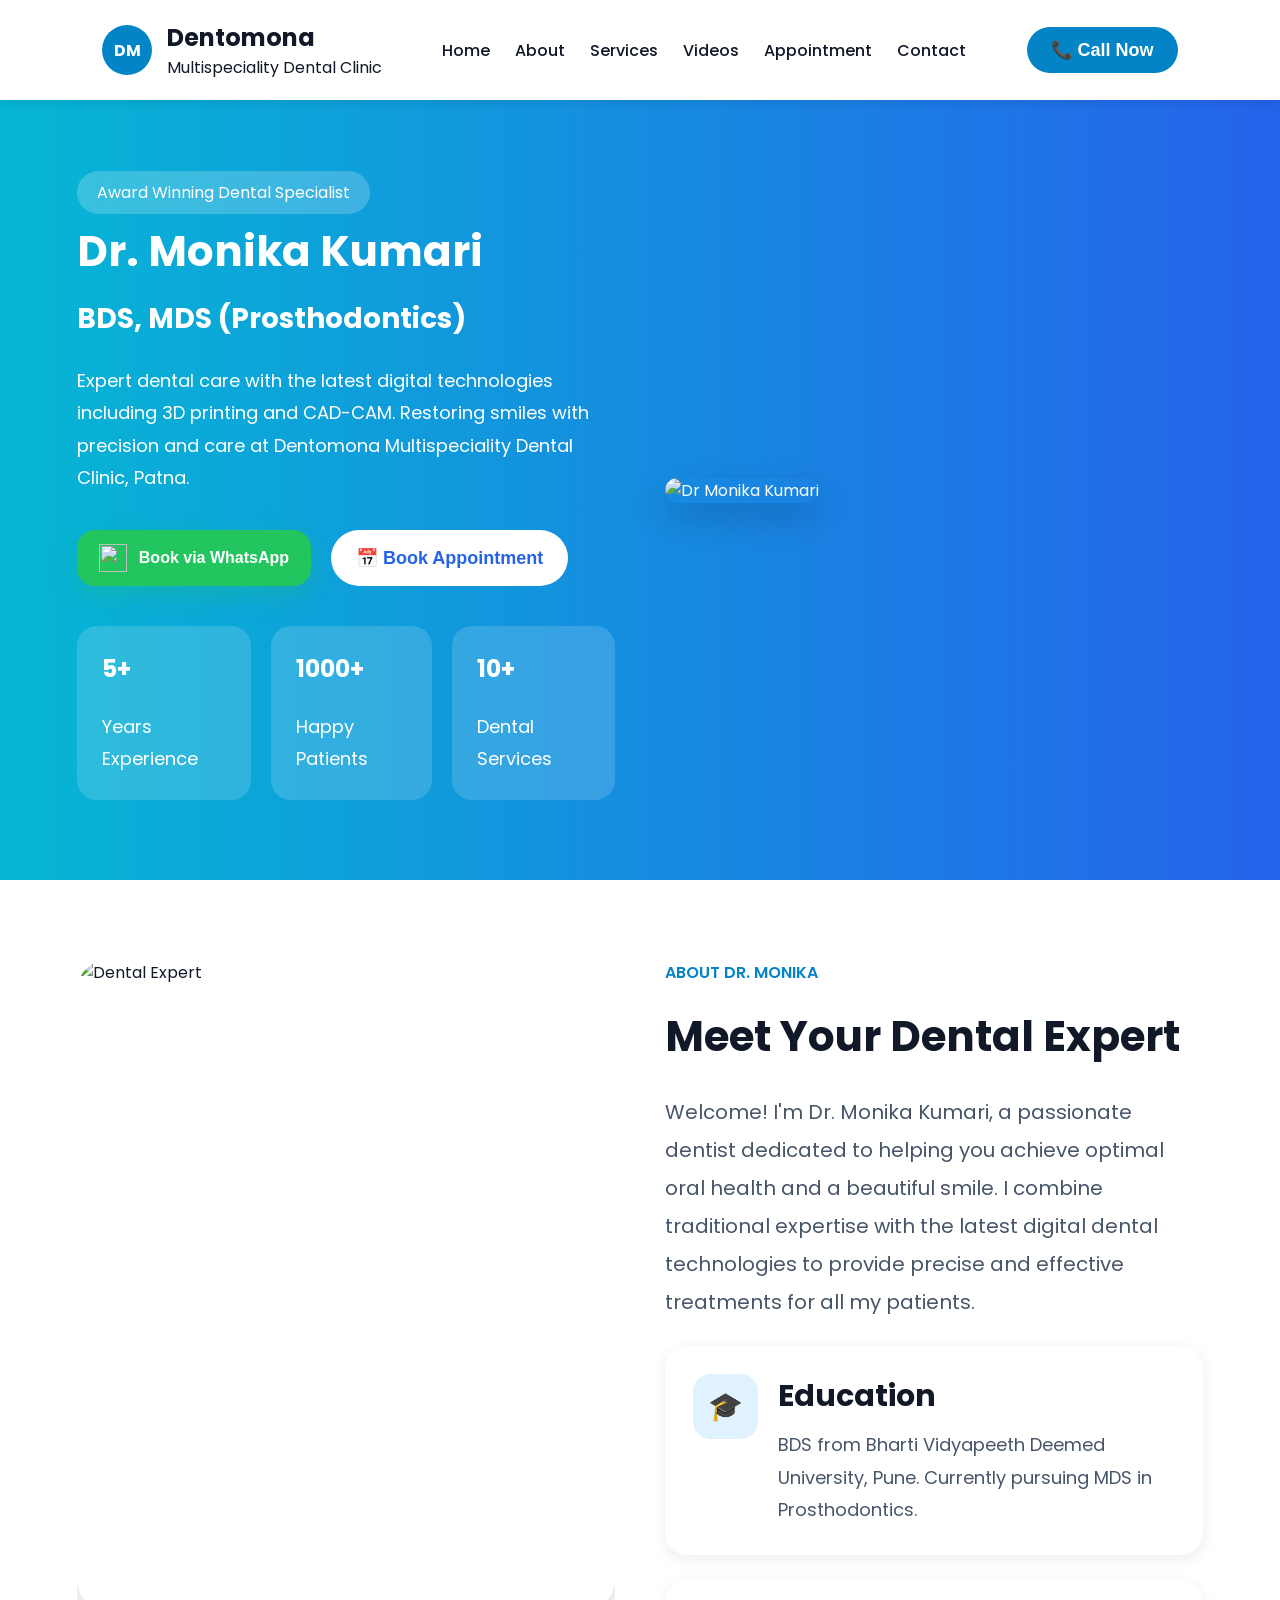
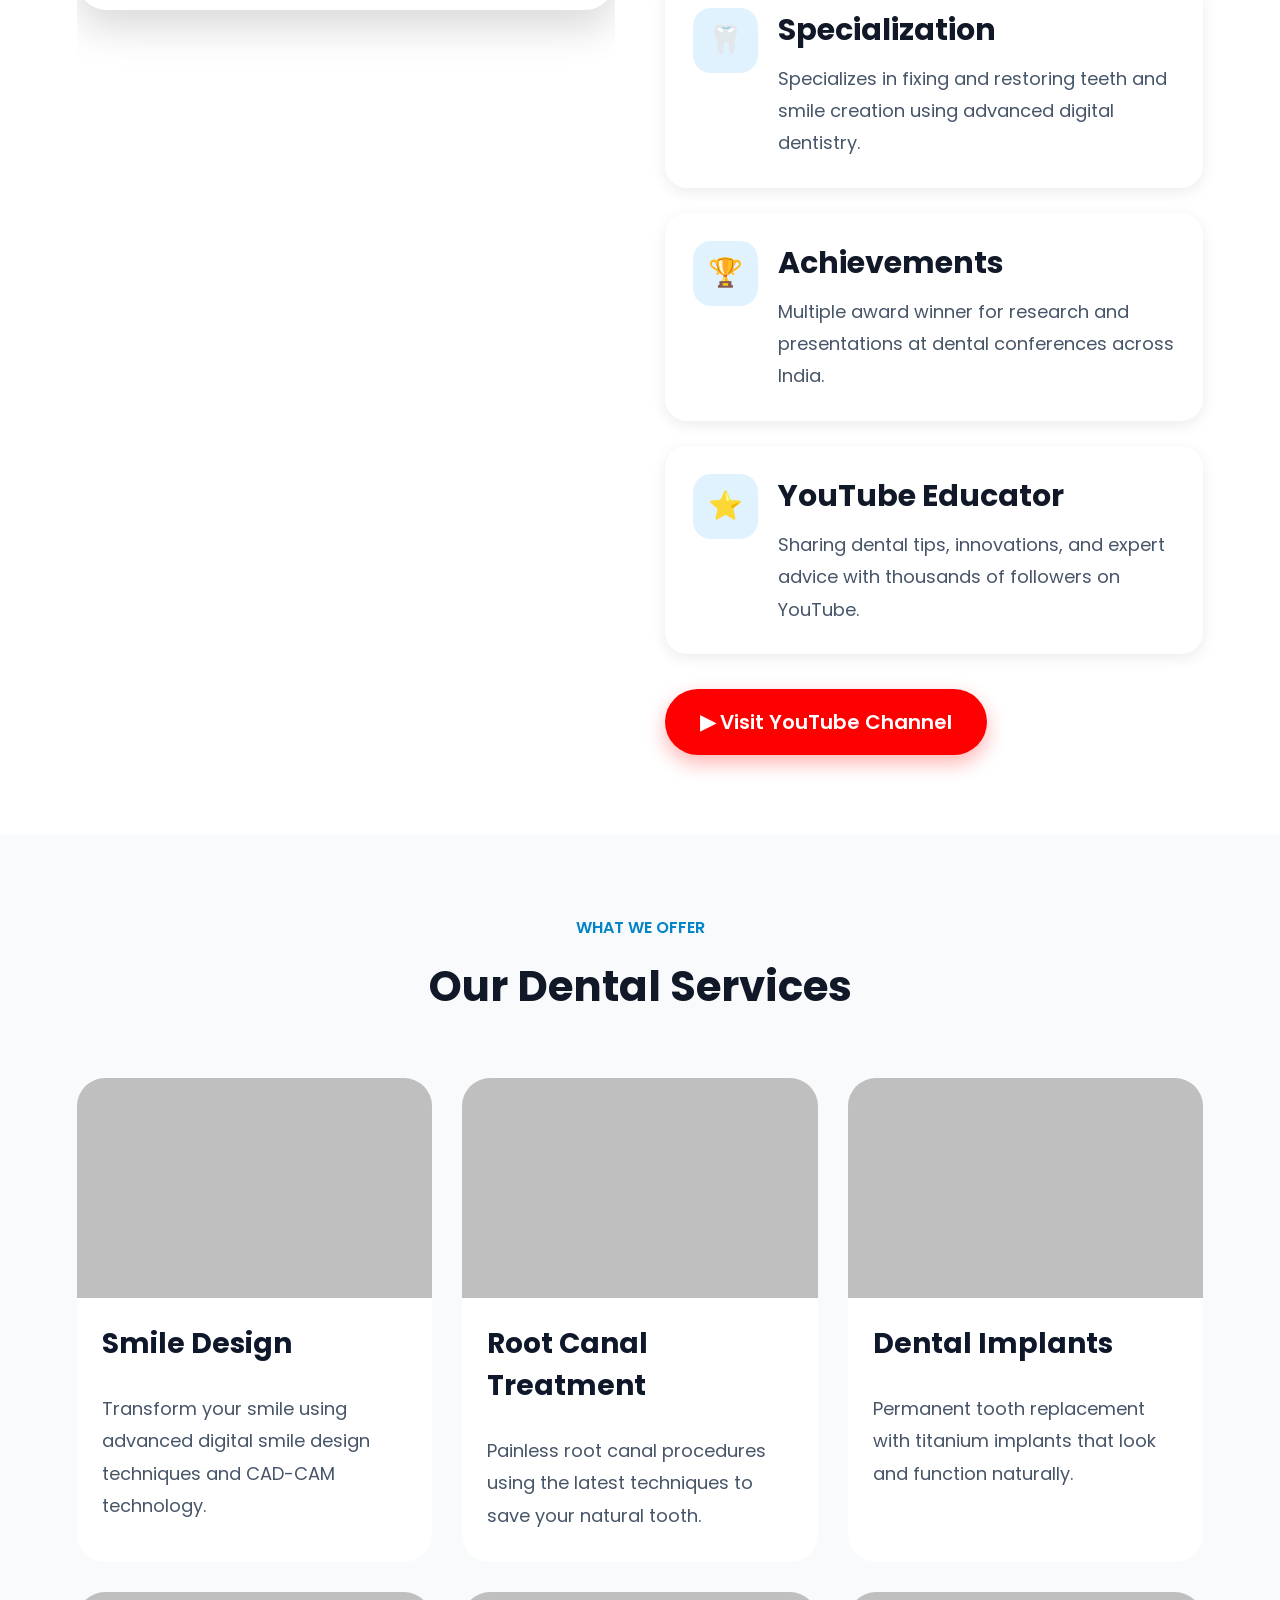
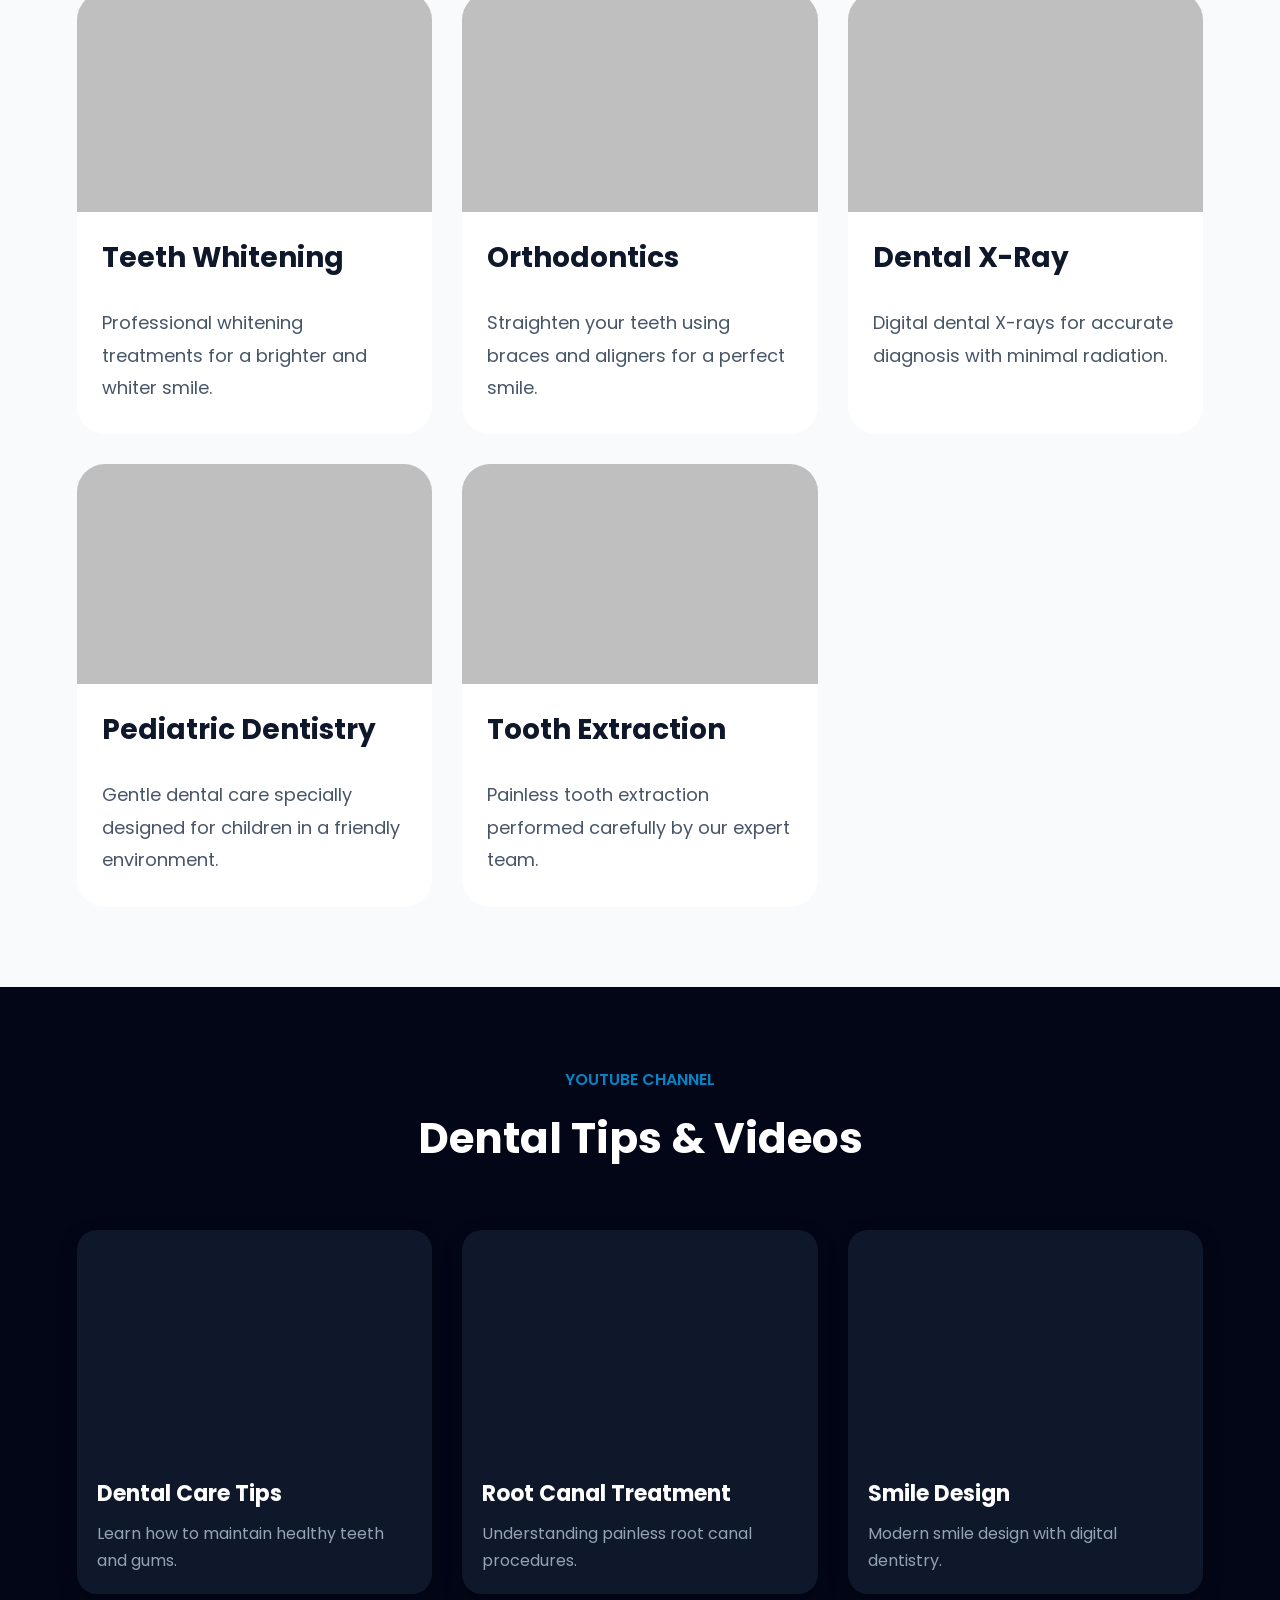
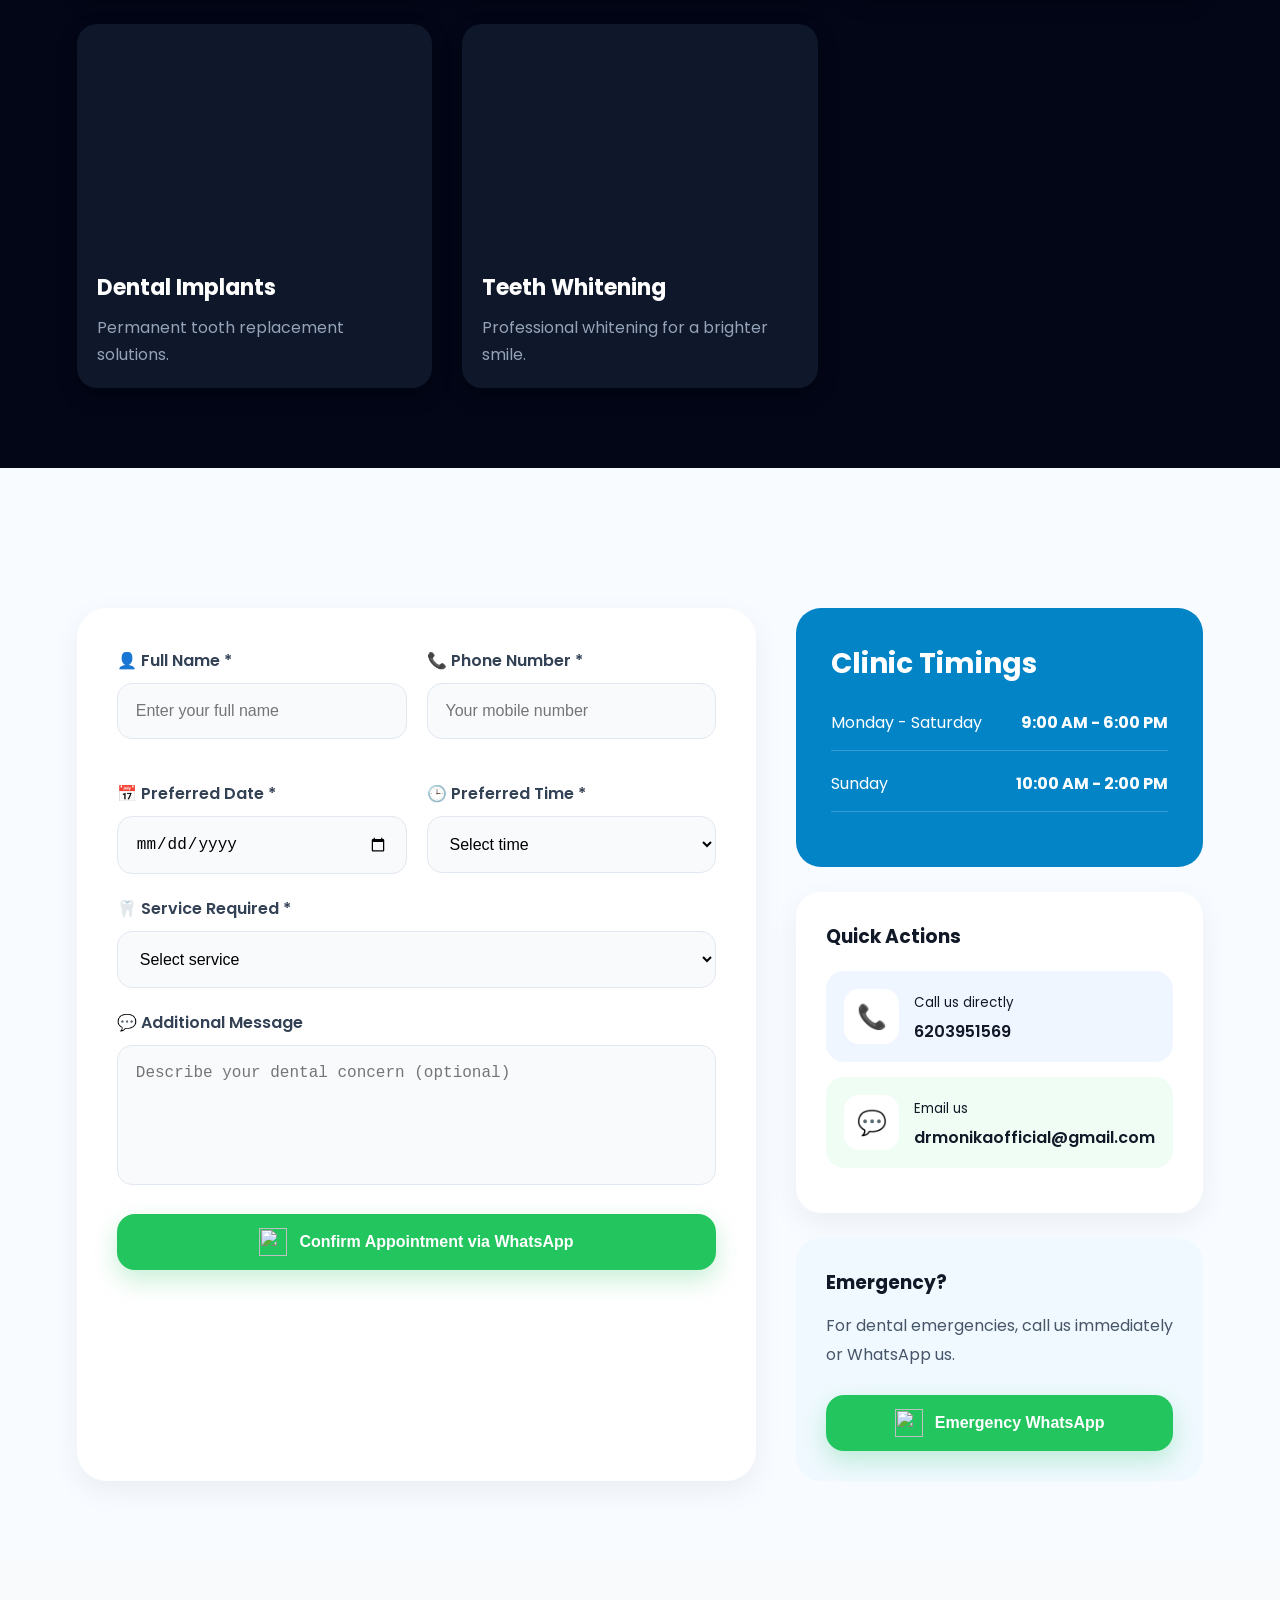
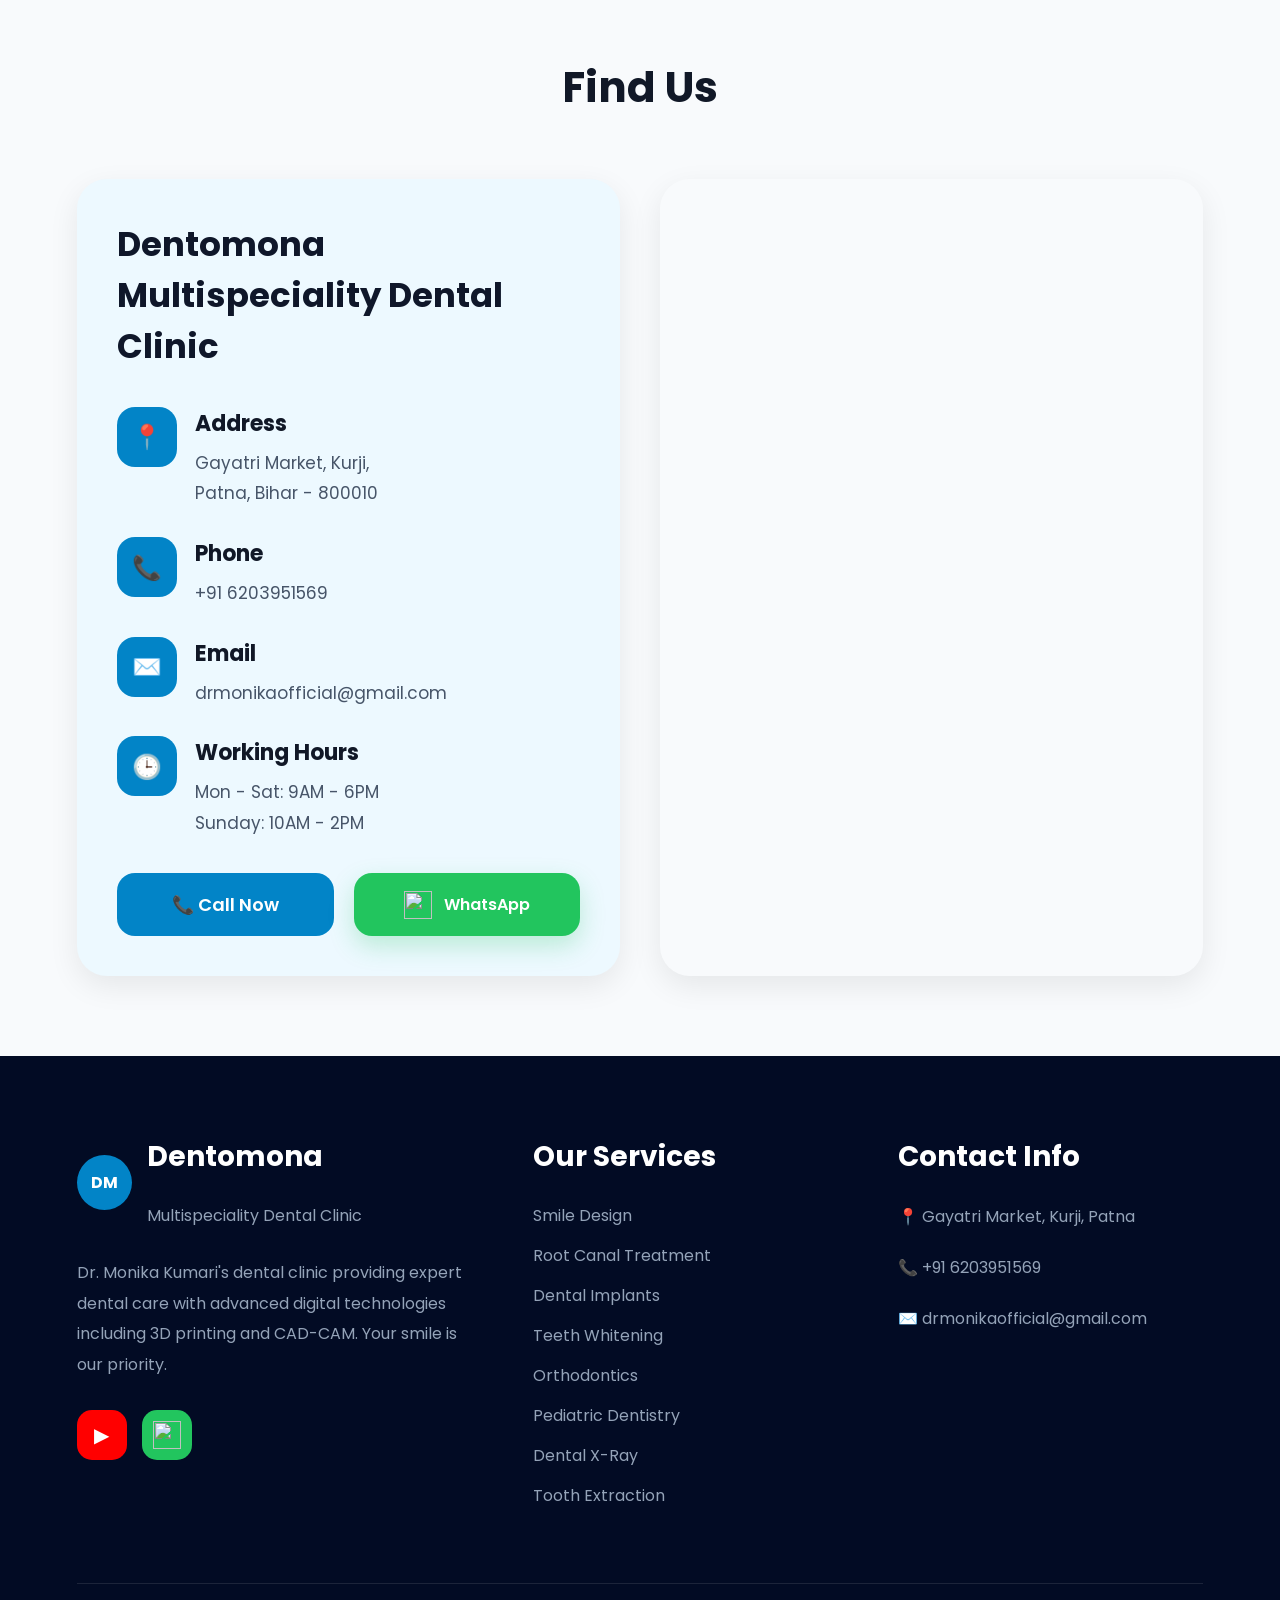
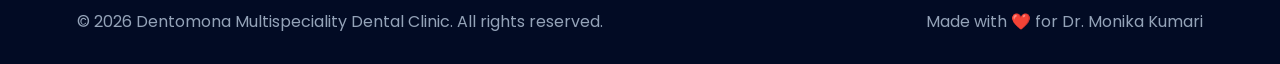
==== index.html @ 13d684b2 "Rename drmonika.html to index.html I have changed the name" ====
<!-- index.html -->
<!DOCTYPE html>
<html lang="en">
<head>
  <meta charset="UTF-8" />
  <meta name="viewport" content="width=device-width, initial-scale=1.0"/>
  <title>Dentomona Dental Clinic</title>

  <link rel="stylesheet" href="style.css"/>

  <link rel="preconnect" href="https://fonts.googleapis.com">
  <link href="https://fonts.googleapis.com/css2?family=Poppins:wght@300;400;500;600;700&display=swap" rel="stylesheet">
</head>

<body>

  <!-- NAVBAR -->
  <header class="navbar">

    <div class="logo-box">
      <div class="logo-circle">DM</div>

      <div>
        <h2>Dentomona</h2>
        <p>Multispeciality Dental Clinic</p>
      </div>
    </div>

    <nav>
      <a href="#home">Home</a>
      <a href="#about">About</a>
      <a href="#services">Services</a>
       <a href="#videos">Videos</a>
      <a href="#appointment">Appointment</a>
      <a href="#contact">Contact</a>
    </nav>

    <button class="call-btn">
      📞 Call Now
    </button>

  </header>

  <!-- HERO SECTION -->
  <section class="hero" id="home">

    <div class="hero-left">

      <span class="tag">
        Award Winning Dental Specialist
      </span>

      <h1>
        Dr. Monika Kumari
      </h1>

      <h3>
        BDS, MDS (Prosthodontics)
      </h3>

      <p>
        Expert dental care with the latest digital technologies including 3D printing and CAD-CAM. Restoring smiles with precision and care at Dentomona Multispeciality Dental Clinic, Patna.
      </p>

      <div class="hero-buttons">

        <!--button class="whatsapp-btn">
          🟢 Book via WhatsApp
        </button-->

        <button class="whatsapp-btn">
  <img src="https://cdn-icons-png.flaticon.com/512/733/733585.png" class="wa-icon">
  <span>Book via WhatsApp</span>
</button>
        
        <button class="appointment-btn">
          📅 Book Appointment
        </button>

      </div>

      <div class="stats">

        <div class="stat-box">
          <h2>5+</h2>
          <p>Years Experience</p>
        </div>

        <div class="stat-box">
          <h2>1000+</h2>
          <p>Happy Patients</p>
        </div>

        <div class="stat-box">
          <h2>10+</h2>
          <p>Dental Services</p>
        </div>

      </div>

    </div>


    <div class="hero-right">

      <img src="headerimg.jpg/firstimg.jpg" alt="Dr Monika Kumari"/>
    </div>

  </section>


  <!-- ABOUT -->
<section class="about" id="about">

  <!-- LEFT IMAGE -->
  <div class="about-image">
    <img 
      src="Aboutimg.jpg/aboutimg.jpg"
      alt="Dental Expert"
    />
  </div>

  <!-- RIGHT CONTENT -->
  <div class="about-content">

    <span>ABOUT DR. MONIKA</span>

    <h2>Meet Your Dental Expert</h2>

    <p class="about-para">
      Welcome! I'm Dr. Monika Kumari, a passionate dentist dedicated to helping you achieve optimal oral health and a beautiful smile. I combine traditional expertise with the latest digital dental technologies to provide precise and effective treatments for all my patients.
    </p>

    <!-- EDUCATION -->
    <div class="about-card">

      <div class="icon-box">🎓</div>

      <div>
        <h3>Education</h3>

        <p>
          BDS from Bharti Vidyapeeth Deemed University, Pune. Currently pursuing MDS in Prosthodontics.
        </p>
      </div>

    </div>

    <!-- SPECIALIZATION -->
    <div class="about-card">

      <div class="icon-box">🦷</div>

      <div>
        <h3>Specialization</h3>

        <p>
          Specializes in fixing and restoring teeth and smile creation using advanced digital dentistry.
        </p>
      </div>

    </div>

    <!-- ACHIEVEMENTS -->
    <div class="about-card">

      <div class="icon-box">🏆</div>

      <div>
        <h3>Achievements</h3>

        <p>
          Multiple award winner for research and presentations at dental conferences across India.
        </p>
      </div>

    </div>

    <!-- YOUTUBE -->
    <div class="about-card">

      <div class="icon-box">⭐</div>

      <div>
        <h3>YouTube Educator</h3>

        <p>
          Sharing dental tips, innovations, and expert advice with thousands of followers on YouTube.
        </p>
      </div>

    </div>

    <!-- BUTTON -->
    <a 
      href="https://youtube.com"
      target="_blank"
      class="youtube-btn"
    >
      ▶ Visit YouTube Channel
    </a>

  </div>

</section>

  <!-- SERVICES -->
  <section class="services" id="services">

    <div class="section-title">
      <span>WHAT WE OFFER</span>
      <h2>Our Dental Services</h2>
    </div>

    <div class="service-grid">

  <!--div class="service-card blue-card">
    <div class="service-icon">😊</div>
    <h3>Smile Design</h3-->
      <div class="service-card service-bg">
  <div class="service-image smile-design"></div>
  <h3>Smile Design</h3>

    <p>
      Transform your smile using advanced digital smile design techniques and CAD-CAM technology.
    </p>
  </div>

  <!--div class="service-card cyan-card">
    <div class="service-icon">🛡️</div>
    <h3>Root Canal Treatment</h3-->

      <div class="service-card service-bg">
  <div class="service-image root-canal"></div>
  <h3>Root Canal Treatment</h3>

    <p>
      Painless root canal procedures using the latest techniques to save your natural tooth.
    </p>
  </div>

  <!--div class="service-card purple-card">
    <div class="service-icon">⚙️</div>
    <h3>Dental Implants</h3-->
      <div class="service-card service-bg">
  <div class="service-image implants"></div>
  <h3>Dental Implants</h3>
    <p>
      Permanent tooth replacement with titanium implants that look and function naturally.
    </p>
  </div>

  <!--div class="service-card cream-card">
    <div class="service-icon">⚡</div>
    <h3>Teeth Whitening</h3-->
      <div class="service-card service-bg">
  <div class="service-image whitening"></div>
  <h3>Teeth Whitening</h3>
    <p>
      Professional whitening treatments for a brighter and whiter smile.
    </p>
  </div>

  <!--div class="service-card lightpurple-card">
    <div class="service-icon">📈</div>
    <h3>Orthodontics</h3-->
      <div class="service-card service-bg">
  <div class="service-image orthodontics"></div>

  <h3>Orthodontics</h3>
    <p>
      Straighten your teeth using braces and aligners for a perfect smile.
    </p>
  </div>

  <!--div class="service-card lightblue-card">
    <div class="service-icon">👁️</div>
    <h3>Dental X-Ray</h3-->
      <div class="service-card service-bg">
  <div class="service-image dental-xray"></div>

  <h3>Dental X-Ray</h3>
    <p>
      Digital dental X-rays for accurate diagnosis with minimal radiation.
    </p>
  </div>

  <!--div class="service-card pink-card">
    <div class="service-icon">👶</div>
    <h3>Pediatric Dentistry</h3-->
      <div class="service-card service-bg">
  <div class="service-image pediatric"></div>

  <h3>Pediatric Dentistry</h3>
    <p>
      Gentle dental care specially designed for children in a friendly environment.
    </p>
  </div>

  <!--div class="service-card beige-card">
    <div class="service-icon">✂️</div>
    <h3>Tooth Extraction</h3-->
      <div class="service-card service-bg">
  <div class="service-image extraction"></div>

  <h3>Tooth Extraction</h3>
    <p>
      Painless tooth extraction performed carefully by our expert team.
    </p>
  </div>

</div>

  </section>

  </div>
</section>



<!-- VIDEOS SECTION -->
<section class="videos" id="videos">
  <div class="section-title">
    <span>YOUTUBE CHANNEL</span>
    <h2>Dental Tips & Videos</h2>
  </div>

  <div class="video-grid">

    <!-- VIDEO 1 -->
    <div class="video-card">
      <iframe 
width="100%" 
height="220" 
src="https://www.youtube.com/embed/i-UxfC0cMkI?si=676ZfqjSpEFwNK12" 
title="YouTube video player" 
frameborder="0" 
allow="accelerometer; autoplay; clipboard-write; encrypted-media; gyroscope; picture-in-picture; web-share" 
referrerpolicy="strict-origin-when-cross-origin" 
allowfullscreen>
</iframe>
      <div class="video-content">
        <h3>Dental Care Tips</h3>
        <p>Learn how to maintain healthy teeth and gums.</p>
      </div>
    </div>

    <!-- VIDEO 2 -->
    <div class="video-card">
      <iframe
        width="100%"
        height="220"
        src="https://www.youtube.com/embed/L4YZn1qnHtY"
        title="Root Canal Treatment"
        frameborder="0"
        allowfullscreen>
      </iframe>

      <div class="video-content">
        <h3>Root Canal Treatment</h3>
        <p>Understanding painless root canal procedures.</p>
      </div>
    </div>

    <!-- VIDEO 3 -->
    <div class="video-card">
      <iframe
        width="100%"
        height="220"
        src="https://www.youtube.com/embed/xWm0Repq3Yc"
        title="Smile Design"
        frameborder="0"
        allowfullscreen>
      </iframe>

      <div class="video-content">
        <h3>Smile Design</h3>
        <p>Modern smile design with digital dentistry.</p>
      </div>
    </div>

    <!-- VIDEO 4 -->
    <div class="video-card">
      <iframe
        width="100%"
        height="220"
        src="https://www.youtube.com/embed/sYWz5L8nHi8"
        title="Dental Implants"
        frameborder="0"
        allowfullscreen>
      </iframe>

      <div class="video-content">
        <h3>Dental Implants</h3>
        <p>Permanent tooth replacement solutions.</p>
      </div>
    </div>

    <!-- VIDEO 5 -->
    <div class="video-card">
      <iframe
        width="100%"
        height="220"
        src="https://www.youtube.com/embed/PpNoAKaeboE"
        title="Teeth Whitening"
        frameborder="0"
        allowfullscreen>
      </iframe>

      <div class="video-content">
        <h3>Teeth Whitening</h3>
        <p>Professional whitening for a brighter smile.</p>
      </div>
    </div>

  </div>
</section>

  <!-- APPOINTMENT -->
  <section class="appointment" id="appointment">

   <div class="appointment-container">

  <!-- LEFT FORM -->
  <form class="appointment-form">

    <div class="input-grid">

      <div class="input-box">
        <label>👤 Full Name *</label>
        <input type="text" placeholder="Enter your full name">
      </div>

      <div class="input-box">
        <label>📞 Phone Number *</label>
        <input type="text" placeholder="Your mobile number">
      </div>

      <div class="input-box">
        <label>📅 Preferred Date *</label>
        <input type="date">
      </div>

      <div class="input-box">
        <label>🕒 Preferred Time *</label>

        <select>
          <option>Select time</option>
          <option>10:00 AM</option>
          <option>12:00 PM</option>
          <option>2:00 PM</option>
        </select>
      </div>

    </div>

    <div class="input-box">
      <label>🦷 Service Required *</label>

      <select>
        <option>Select service</option>
        <option>Smile Design</option>
        <option>Root Canal Treatment</option>
        <option>Dental Implants</option>
        <option>Teeth Whitening</option>
        <option>Orthodontics</option>
        <option>Dental X-Ray</option>
        <option>Pediatric Dentistry</option>
        <option>Tooth Extraction</option>
      </select>  
    </div>

    <div class="input-box">
      <label>💬 Additional Message</label>

      <textarea placeholder="Describe your dental concern (optional)"></textarea>
    </div>

    <!--button class="appointment-submit">
      🟢 Confirm Appointment via WhatsApp
    </button-->

    <button class="appointment-submit">
  <img src="https://cdn-icons-png.flaticon.com/512/733/733585.png" class="wa-icon">
  <span>Confirm Appointment via WhatsApp</span>
</button>

  </form>

  <!-- RIGHT SIDE -->
  <div class="appointment-right">

    <!-- TIMING -->
    <div class="timing-box">
      <h3>Clinic Timings</h3>

      <div class="timing-row">
        <span>Monday - Saturday</span>
        <strong>9:00 AM - 6:00 PM</strong>
      </div>

      <div class="timing-row">
        <span>Sunday</span>
        <strong>10:00 AM - 2:00 PM</strong>
      </div>
    </div>

    <!-- QUICK ACTION -->
    <div class="quick-box">

      <h3>Quick Actions</h3>

      <div class="quick-card blue">
        <div class="quick-icon">📞</div>

        <div>
          <small>Call us directly</small>
          <p>6203951569</p>
        </div>
      </div>

      <div class="quick-card green">
        <div class="quick-icon">💬</div>

        <div>
          <small>Email us</small>
          <p>drmonikaofficial@gmail.com</p>
        </div>
      </div>

    </div>

    <!-- EMERGENCY -->
    <div class="emergency-box">

      <h3>Emergency?</h3>

      <p>
        For dental emergencies, call us immediately or WhatsApp us.
      </p>

      <!--button class="emergency-btn">
        🟢 Emergency WhatsApp
      </button-->

      <button class="emergency-btn">
  <img src="https://cdn-icons-png.flaticon.com/512/733/733585.png" class="wa-icon">
  <span>Emergency WhatsApp</span>
</button>

    </div>

  </div>

</div>

  </section>


  <!-- CONTACT -->
  <section class="contact" id="contact">

  <div class="section-title">
    <h2>Find Us</h2>
  </div>

  <div class="contact-container">

    <!-- LEFT SIDE -->
    <div class="contact-card">

      <h3>Dentomona Multispeciality Dental Clinic</h3>

      <div class="contact-item">
        <div class="contact-icon">📍</div>
        <div>
          <h4>Address</h4>
          <p>
            Gayatri Market, Kurji,<br>
            Patna, Bihar - 800010
          </p>
        </div>
      </div>

      <div class="contact-item">
        <div class="contact-icon">📞</div>
        <div>
          <h4>Phone</h4>
          <p>+91 6203951569</p>
        </div>
      </div>

      <div class="contact-item">
        <div class="contact-icon">✉️</div>
        <div>
          <h4>Email</h4>
          <p>drmonikaofficial@gmail.com</p>
        </div>
      </div>

      <div class="contact-item">
        <div class="contact-icon">🕒</div>
        <div>
          <h4>Working Hours</h4>
          <p>
            Mon - Sat: 9AM - 6PM<br>
            Sunday: 10AM - 2PM
          </p>
        </div>
      </div>

      <!-- BUTTONS -->
      <div class="contact-btns">

        <a href="tel:+916203951569" class="contact-call-btn">
          📞 Call Now
        </a>

        <!--a href="https://wa.me/916203951569" class="contact-whatsapp-btn">
          🟢 WhatsApp
        </a-->

        <a href="https://wa.me/916203951569" class="contact-whatsapp-btn">
  <img src="https://cdn-icons-png.flaticon.com/512/733/733585.png" class="wa-icon">
  <span>WhatsApp</span>
</a>

      </div>

    </div>

    <!-- RIGHT SIDE MAP -->
    <div class="contact-map">

      <iframe
        src="https://maps.google.com/maps?q=Patna&t=&z=13&ie=UTF8&iwloc=&output=embed"
        allowfullscreen=""
        loading="lazy">
      </iframe>

    </div>

  </div>

</section>


  
  <!-- PROFESSIONAL FOOTER -->
<footer class="main-footer">

  <div class="footer-container">

    <!-- LEFT -->
    <div class="footer-box">
      <div class="footer-logo">
        <div class="footer-circle">DM</div>

        <div>
          <h3>Dentomona</h3>
          <p>Multispeciality Dental Clinic</p>
        </div>
      </div>

      <p class="footer-text">
        Dr. Monika Kumari's dental clinic providing expert dental care with advanced digital technologies including 3D printing and CAD-CAM. Your smile is our priority.
      </p>

      <div class="footer-socials">
        <a href="#" class="youtube-social">▶</a>
        <!--a href="#" class="whatsapp-social">🟢</a-->
        <a href="https://wa.me/916203951569" class="whatsapp-social">
  <img src="https://cdn-icons-png.flaticon.com/512/733/733585.png" class="footer-wa-icon">
</a>
      </div>
    </div>

    <!-- CENTER -->
    <div class="footer-box">
      <h3>Our Services</h3>

      <ul class="footer-links">
        <li>Smile Design</li>
        <li>Root Canal Treatment</li>
        <li>Dental Implants</li>
        <li>Teeth Whitening</li>
        <li>Orthodontics</li>
        <li>Pediatric Dentistry</li>
        <li>Dental X-Ray</li>
        <li>Tooth Extraction</li>
      </ul>
    </div>

    <!-- RIGHT -->
    <div class="footer-box">
      <h3>Contact Info</h3>

      <div class="footer-contact">
        <p>📍 Gayatri Market, Kurji, Patna</p>
        <p>📞 +91 6203951569</p>
        <p>✉️ drmonikaofficial@gmail.com</p>
      </div>
    </div>

  </div>

  <!-- BOTTOM -->
  <div class="footer-bottom">
    <p>© 2026 Dentomona Multispeciality Dental Clinic. All rights reserved.</p>

    <p>Made with ❤️ for Dr. Monika Kumari</p>
  </div>

</footer>

  <script src="script.js"></script>

</body>
</html>
---- style.css ----
/* style.css */
html{
  scroll-behavior:smooth;
}

section{
  scroll-margin-top:120px;
}

*{
  margin:0;
  padding:0;
  box-sizing:border-box;
}

body{
  font-family:'Poppins',sans-serif;
  background:#f8fafc;
  color:#111827;
}

.navbar{
  display:flex;
  justify-content:space-between;
  align-items:center;
  padding:20px 8%;
  background:white;
  box-shadow:0 2px 10px rgba(0,0,0,0.1);
  position:sticky;
  top:0;
  z-index:100;
}

.logo-box{
  display:flex;
  align-items:center;
  gap:15px;
}

.logo-circle{
  width:50px;
  height:50px;
  border-radius:50%;
  background:#0284c7;
  color:white;
  display:flex;
  justify-content:center;
  align-items:center;
  font-weight:bold;
}

nav{
  display:flex;
  gap:25px;
}

nav a{
  text-decoration:none;
  color:#111827;
  font-weight:500;
}

nav a:hover{
  color:#0284c7;
  transform:translateY(-3px);
  transition: color 0.3s ease, transform 0.3s ease;
}

.call-btn{
  background:#0284c7;
  color:white;
  border:none;
  padding:12px 24px;
  border-radius:30px;
  cursor:pointer;
}

.hero{
  display:grid;
  grid-template-columns:1fr 1fr;
  gap:50px;
  padding:80px 6%;
  background:linear-gradient(to right,#06b6d4,#2563eb);
  color:white;
  align-items:center;
}

.hero h1{
  font-size:42px;
  margin-top:15px;
}

.hero h3{
  margin-top:15px;
  font-size:28px;
}

.hero p{
  margin-top:25px;
  line-height:1.8;
  font-size:18px;
}

.hero-right img{
  width:100%;
  height:100%;
  object-fit:cover;
  border-radius:25px;
  box-shadow:0 15px 35px rgba(0,0,0,0.18);
}

.tag{
  background:rgba(255,255,255,0.2);
  padding:10px 20px;
  border-radius:30px;
}

.hero-buttons{
  display:flex;
  gap:20px;
  margin-top:35px;
}

.whatsapp-btn{
  background:#22c55e;
  color:white;
  border:none;
  padding:20px 15px;
  border-radius:20px;
  cursor:pointer;
}

.appointment-btn{
  background:white;
  color:#2563eb;
  border:none;
  padding:15px 25px;
  border-radius:30px;
  cursor:pointer;
}

.stats{
  display:flex;
  gap:20px;
  margin-top:40px;
}

.stat-box{
  background:rgba(255,255,255,0.15);
  padding:25px;
  border-radius:20px;
}

.about{
  display:grid;
  grid-template-columns:1fr 1fr;
  gap:50px;
  padding:80px 6%;
  background:white;
}

.about-image{
  width:100%;
  overflow:hidden;
  border-radius:30px;
}

.about-image img{
  width:100%;
  height:650px;
  object-fit:cover;
  object-position:center top;
  border-radius:30px;
  box-shadow:0 18px 40px rgba(0,0,0,0.15);
  transition:0.5s ease;
  display:block;
}

.about-image img:hover{
  transform:scale(1.03);
}
.about-content span{
  color:#0284c7;
  font-weight:600;
}

.about-content h2{
  font-size:42px;
  margin-top:20px;
}

.about-para{
  margin-top:25px;
  font-size:20px;
  line-height:1.9;
  color:#475569;
}

.about-card{
  background:white;
  border-radius:22px;
  padding:28px;
  margin-top:25px;
  display:flex;
  gap:20px;
  align-items:flex-start;
  box-shadow:0 4px 15px rgba(0,0,0,0.08);
  transition:0.3s ease;
}

.about-card:hover{
  transform:translateY(-5px);
}

.icon-box{
  min-width:65px;
  height:65px;
  border-radius:18px;
  background:#e0f2fe;
  display:flex;
  align-items:center;
  justify-content:center;
  font-size:28px;
}

.about-card h3{
  font-size:30px;
  margin-bottom:10px;
}

.about-card p{
  font-size:18px;
  line-height:1.8;
  color:#475569;
}

.youtube-btn{
  display:inline-flex;
  align-items:center;
  gap:12px;
  margin-top:35px;
  background:#ff0000;
  color:white;
  text-decoration:none;
  padding:18px 35px;
  border-radius:50px;
  font-size:20px;
  font-weight:600;
  transition:0.3s ease;
  box-shadow:0 8px 20px rgba(255,0,0,0.3);
}

.youtube-btn:hover{
  transform:translateY(-4px);
  background:#e60000;
}


.services{
  padding:80px 6%;
}

.section-title{
  text-align:center;
}

.section-title span{
  color:#0284c7;
  font-weight:600;
}

.section-title h2{
  font-size:42px;
  margin-top:15px;
}


.service-grid{
  display:grid;
  grid-template-columns:repeat(auto-fit,minmax(260px,1fr));
  gap:30px;
  margin-top:60px;
}

.service-card{
  padding:28px;
  border-radius:28px;
  transition:0.4s ease;
  position:relative;
  overflow:hidden;
}

.service-card:hover{
  transform:translateY(-10px);
  box-shadow:0 20px 35px rgba(0,0,0,0.12);
}

.service-icon{
  width:70px;
  height:70px;
  background:white;
  border-radius:20px;
  display:flex;
  align-items:center;
  justify-content:center;
  font-size:30px;
  margin-bottom:25px;
  box-shadow:0 5px 15px rgba(0,0,0,0.08);
}

/* SERVICE IMAGE DESIGN */

.service-bg{
  background:white;
  overflow:hidden;
  padding:0;
}

.service-image{
  height:220px;
  background-size:cover;
  background-position:center;
  position:relative;
}

.service-image::after{
  content:'';
  position:absolute;
  inset:0;
  background:rgba(0,0,0,0.25);
}

/* IMAGE */

.smile-design{
  background-image:url('https://images.unsplash.com/photo-1609840114035-3c981b782dfe?q=80&w=1200&auto=format&fit=crop');
}

/* ORTHODONTICS */
.orthodontics{
  background-image:url('https://images.unsplash.com/photo-1598256989800-fe5f95da9787?q=80&w=1200&auto=format&fit=crop');
}



/* PEDIATRIC */
.pediatric{
  background-image:url('https://images.unsplash.com/photo-1629909615184-74f495363b67?q=80&w=1200&auto=format&fit=crop');
}


/* TOOTH EXTRACTION */
.extraction{
  background-image:url('https://images.pexels.com/photos/3779703/pexels-photo-3779703.jpeg');
}

/* ROOT CANAL */
.root-canal{
  background-image:url('https://images.unsplash.com/photo-1588776814546-1ffcf47267a5?q=80&w=1200&auto=format&fit=crop');
}

/* DENTAL IMPLANTS */
.implants{
  background-image:url('https://images.unsplash.com/photo-1629909615184-74f495363b67?q=80&w=1200&auto=format&fit=crop');
}

/* TEETH WHITENING */
.whitening{
  background-image:url('https://images.unsplash.com/photo-1588776814546-daab30f310ce?q=80&w=1200&auto=format&fit=crop');
}

/* DENTAL XRAY */
.dental-xray{
  background-image:url('https://images.unsplash.com/photo-1516549655169-df83a0774514?q=80&w=1200&auto=format&fit=crop');
}

/* TEXT SPACING */

.service-bg h3{
  padding:25px 25px 10px;
}

.service-bg p{
  padding:0 25px 30px;
}

.service-card h3{
  font-size:28px;
  margin-bottom:18px;
  color:#0f172a;
}

.service-card p{
  font-size:18px;
  line-height:1.8;
  color:#475569;
}

/* CARD COLORS */

.blue-card{
  background:#edf9ff;
}

.cyan-card{
  background:#eefcff;
}

.purple-card{
  background:#f2f3ff;
}

.cream-card{
  background:#fffdeb;
}

.lightpurple-card{
  background:#f6f2ff;
}

.lightblue-card{
  background:#f0f8ff;
}

.pink-card{
  background:#fff2f8;
}

.beige-card{
  background:#fff8f1;
}


.appointment{
  padding:80px 6%;
  background:#f8fbff;
}

.appointment-container{
  display:grid;
  grid-template-columns:2fr 1fr;
  gap:40px;
  margin-top:60px;
}

.appointment-form{
  background:white;
  padding:40px;
  border-radius:30px;
  box-shadow:0 10px 30px rgba(0,0,0,0.06);
}

.input-grid{
  display:grid;
  grid-template-columns:1fr 1fr;
  gap:20px;
}

.input-box{
  margin-bottom:22px;
}

.input-box label{
  display:block;
  margin-bottom:10px;
  font-weight:600;
  color:#334155;
}

.input-box input,
.input-box select,
.input-box textarea{
  width:100%;
  padding:18px;
  border:1px solid #e2e8f0;
  border-radius:15px;
  font-size:16px;
  background:#f8fafc;
}

.input-box textarea{
  height:140px;
  resize:none;
}

.appointment-submit{
  width:100%;
  background:#22c55e;
  color:white;
  border:none;
  padding:20px;
  border-radius:16px;
  font-size:18px;
  font-weight:600;
  cursor:pointer;
  transition:0.3s;
}

.appointment-submit:hover{
  transform:translateY(-3px);
}

.appointment-right{
  display:flex;
  flex-direction:column;
  gap:25px;
}

.timing-box{
  background:#0284c7;
  color:white;
  padding:35px;
  border-radius:25px;
}

.timing-box h3{
  margin-bottom:25px;
  font-size:28px;
}

.timing-row{
  display:flex;
  justify-content:space-between;
  margin-bottom:20px;
  padding-bottom:15px;
  border-bottom:1px solid rgba(255,255,255,0.2);
}

.quick-box{
  background:white;
  padding:30px;
  border-radius:25px;
  box-shadow:0 10px 30px rgba(0,0,0,0.06);
}

.quick-box h3{
  margin-bottom:20px;
}

.quick-card{
  display:flex;
  gap:15px;
  align-items:center;
  padding:18px;
  border-radius:18px;
  margin-bottom:15px;
}

.quick-card.blue{
  background:#eff6ff;
}

.quick-card.green{
  background:#f0fdf4;
}

.quick-icon{
  width:55px;
  height:55px;
  border-radius:15px;
  display:flex;
  align-items:center;
  justify-content:center;
  background:white;
  font-size:24px;
}

.quick-card p{
  font-weight:600;
  margin-top:5px;
}

.emergency-box{
  background:#f0f9ff;
  padding:30px;
  border-radius:25px;
}

.emergency-box h3{
  margin-bottom:15px;
}

.emergency-box p{
  line-height:1.8;
  color:#475569;
}

.emergency-btn{
  margin-top:25px;
  width:100%;
  background:#22c55e;
  color:white;
  border:none;
  padding:18px;
  border-radius:15px;
  font-size:17px;
  font-weight:600;
}

.contact{
  padding:80px 6%;
  background:#f8fafc;
}

.contact-container{
  display:grid;
  grid-template-columns:1fr 1fr;
  gap:40px;
  margin-top:60px;
  align-items:stretch;
}

.contact-card{
  background:#edf9ff;
  padding:40px;
  border-radius:30px;
  box-shadow:0 10px 30px rgba(0,0,0,0.08);
}

.contact-card h3{
  font-size:34px;
  margin-bottom:35px;
  color:#0f172a;
}

.contact-item{
  display:flex;
  gap:18px;
  margin-bottom:28px;
}

.contact-icon{
  min-width:60px;
  height:60px;
  background:#0284c7;
  color:white;
  border-radius:18px;
  display:flex;
  align-items:center;
  justify-content:center;
  font-size:24px;
}

.contact-item h4{
  margin-bottom:8px;
  font-size:22px;
}

.contact-item p{
  color:#475569;
  line-height:1.8;
  font-size:17px;
}

.contact-btns{
  display:flex;
  gap:20px;
  margin-top:35px;
}

.contact-call-btn,
.contact-whatsapp-btn{
  flex:1;
  text-align:center;
  padding:18px;
  border-radius:18px;
  text-decoration:none;
  color:white;
  font-weight:600;
  font-size:18px;
  transition:0.3s ease;
}

.contact-call-btn{
  background:#0284c7;
}

.contact-whatsapp-btn{
  background:#22c55e;
}

.contact-call-btn:hover,
.contact-whatsapp-btn:hover{
  transform:translateY(-4px);
}

.contact-map{
  overflow:hidden;
  border-radius:30px;
  min-height:100%;
  box-shadow:0 10px 30px rgba(0,0,0,0.08);
}

.contact-map iframe{
  width:100%;
  height:100%;
  border:none;
  min-height:650px;
}

/* PROFESSIONAL FOOTER */

.main-footer{
  background:#020b24;
  color:white;
  padding:80px 6% 30px;
}

.footer-container{
  display:grid;
  grid-template-columns:1.3fr 1fr 1fr;
  gap:60px;
}

.footer-logo{
  display:flex;
  align-items:center;
  gap:15px;
}

.footer-circle{
  width:55px;
  height:55px;
  border-radius:50%;
  background:#0284c7;
  display:flex;
  align-items:center;
  justify-content:center;
  font-weight:700;
}

.footer-logo h3{
  font-size:28px;
}

.footer-logo p{
  color:#94a3b8;
  margin-top:5px;
}

.footer-text{
  margin-top:30px;
  line-height:1.9;
  color:#94a3b8;
  max-width:400px;
}

.footer-socials{
  display:flex;
  gap:15px;
  margin-top:30px;
}

.footer-socials a{
  width:50px;
  height:50px;
  border-radius:15px;
  display:flex;
  align-items:center;
  justify-content:center;
  text-decoration:none;
  color:white;
  font-size:20px;
  transition:0.3s ease;
}

.youtube-social{
  background:#ff0000;
}

.whatsapp-social{
  background:#22c55e;
}

.footer-socials a:hover{
  transform:translateY(-5px);
}

.footer-box h3{
  margin-bottom:25px;
  font-size:28px;
}

.footer-links{
  list-style:none;
}

.footer-links li{
  margin-bottom:15px;
  color:#94a3b8;
  transition:0.3s ease;
  cursor:pointer;
}

.footer-links li:hover{
  color:white;
  transform:translateX(5px);
}

.footer-contact p{
  margin-bottom:22px;
  line-height:1.8;
  color:#94a3b8;
}

.footer-bottom{
  border-top:1px solid rgba(255,255,255,0.1);
  margin-top:60px;
  padding-top:25px;
  display:flex;
  justify-content:space-between;
  flex-wrap:wrap;
  gap:20px;
  color:#94a3b8;
}

/* MOBILE RESPONSIVE */

@media(max-width:900px){

  .footer-container{
    grid-template-columns:1fr;
  }

  .footer-bottom{
    flex-direction:column;
  }

}

.copyright{
  margin-top:30px;
}

.hero-left,
.hero-right,
.about-image,
.about-content,
.services,
.service-card,
.appointment,
.appointment-form,
.timing-box,
.contact-left,
.contact-map,
.footer{
  opacity: 0;
  transform: translateY(30px);
  transition: opacity 0.8s ease, transform 0.8s ease;
}

.hero-left { transform: translateX(-40px); }
.hero-right { transform: translateX(40px); }
.about-image { transform: translateX(40px); }
.about-content { transform: translateX(-40px); }
.contact-left { transform: translateX(-40px); }
.contact-map { transform: translateX(40px); }

.in-view {
  opacity: 1 !important;
  transform: translate(0, 0) !important;
}

.hero-right img{
  animation: floatImage 8s ease-in-out infinite alternate;
}

@keyframes floatImage {
  from { transform: translateY(0) scale(1); }
  to { transform: translateY(-15px) scale(1.02); }
}

.service-card{
  transition: transform 0.35s ease, box-shadow 0.35s ease;
}

.service-card:hover{
  transform: translateY(-12px);
  box-shadow:0 18px 30px rgba(2,132,199,0.18);
}

button,
.call-btn,
.whatsapp-btn,
.appointment-btn{
  transition: transform 0.25s ease, box-shadow 0.25s ease;
  font-weight: 600;
  font-size: 18px;
  display: inline-flex;
  align-items: center;
  justify-content: center;
  gap: 10px;
}

button:hover{
  transform: translateY(-2px);
  box-shadow:0 12px 24px rgba(2,132,199,0.18);
}



@media(max-width:900px){

  .hero,
  .about,
  .contact,
  .appointment-container{
    grid-template-columns:1fr;
  }

  .service-grid{
    grid-template-columns:1fr;
  }

  .navbar{
    flex-direction:column;
    gap:20px;
  }

  nav{
    flex-wrap:wrap;
    justify-content:center;
  }

  .hero h1{
    font-size:42px;
  }

}

.videos{
  padding:80px 6%;
  background:#020617;
  color:white;
}

.video-grid{
  display:grid;
  grid-template-columns:repeat(auto-fit,minmax(300px,1fr));
  gap:30px;
  margin-top:60px;
}

.video-card{
  background:#0f172a;
  border-radius:20px;
  overflow:hidden;
  transition:0.4s ease;
  box-shadow:0 8px 20px rgba(0,0,0,0.3);
}

.video-card:hover{
  transform:translateY(-10px);
  box-shadow:0 18px 35px rgba(2,132,199,0.3);
}

.video-card iframe{
  width:100%;
  height:220px;
  border:none;
}

.video-content{
  padding:20px;
}

.video-content h3{
  font-size:22px;
  margin-bottom:10px;
}

.video-content p{
  color:#94a3b8;
  line-height:1.7;
}

/* WHATSAPP ICONS */

.wa-icon{
  width:24px;
  height:24px;
}

.footer-wa-icon{
  width:28px;
  height:28px;
}

/* WHATSAPP BUTTON DESIGN */

.whatsapp-btn,
.appointment-submit,
.contact-whatsapp-btn,
.emergency-btn{
  background:#22c55e;
  color:white;
  display:inline-flex;
  align-items:center;
  justify-content:center;
  gap:12px;
  border:none;
  border-radius:18px;
  padding:14px 22px;
  font-size:16px;
  font-weight:600;
  cursor:pointer;
  text-decoration:none;
  transition:0.3s ease;
  box-shadow:0 10px 25px rgba(34,197,94,0.25);
}

.whatsapp-btn:hover,
.appointment-submit:hover,
.contact-whatsapp-btn:hover,
.emergency-btn:hover{
  transform:translateY(-4px);
  background:#16a34a;
}

.wa-icon{
  width:28px;
  height:28px;
  object-fit:contain;
}

@media(max-width:900px){
  .input-grid{
  grid-template-columns:1fr;
}

.appointment-container{
  grid-template-columns:1fr;
}}

/* =========================
   MOBILE RESPONSIVE DESIGN
========================= */

@media screen and (max-width: 900px){

  /* NAVBAR */
  .navbar{
    flex-direction:column;
    gap:18px;
    padding:18px 5%;
  }

  nav{
    flex-wrap:wrap;
    justify-content:center;
    gap:15px;
  }

  nav a{
    font-size:15px;
  }

  .call-btn{
    width:100%;
  }

  /* HERO SECTION */
  .hero{
    grid-template-columns:1fr;
    text-align:center;
    padding:60px 5%;
  }

  .hero h1{
    font-size:34px;
  }

  .hero h3{
    font-size:22px;
  }

  .hero p{
    font-size:16px;
  }

  .hero-buttons{
    flex-direction:column;
    align-items:center;
  }

  .stats{
    flex-direction:column;
  }

  .hero-right img{
    margin-top:20px;
  }

  /* ABOUT */
  .about{
    grid-template-columns:1fr;
    padding:60px 5%;
  }

  .about-content h2{
    font-size:34px;
  }

  .about-card{
    flex-direction:column;
  }

  /* SERVICES */
  .services{
    padding:60px 5%;
  }

  .section-title h2{
    font-size:34px;
  }

  .service-grid{
    grid-template-columns:1fr;
  }

  .service-card h3{
    font-size:24px;
  }

  /* VIDEOS */
  .videos{
    padding:60px 5%;
  }

  .video-grid{
    grid-template-columns:1fr;
  }

  .video-card iframe{
    height:220px;
  }

  /* APPOINTMENT */
  .appointment{
    padding:60px 5%;
  }

  .appointment-container{
    grid-template-columns:1fr;
  }

  .appointment-form{
    padding:25px;
  }

  .input-grid{
    grid-template-columns:1fr;
  }

  /* CONTACT */
  .contact{
    padding:60px 5%;
  }

  .contact-container{
    grid-template-columns:1fr;
  }

  .contact-card{
    padding:25px;
  }

  .contact-btns{
    flex-direction:column;
  }

  .contact-map iframe{
    min-height:350px;
  }

  /* FOOTER */
  .footer-container{
    grid-template-columns:1fr;
    gap:40px;
  }

  .footer-bottom{
    flex-direction:column;
    text-align:center;
  }

  /* BUTTONS */
  .whatsapp-btn,
  .appointment-btn,
  .appointment-submit,
  .contact-whatsapp-btn,
  .emergency-btn,
  .contact-call-btn{
    width:100%;
    font-size:15px;
    padding:14px 18px;
  }

  /* ICONS */
  .wa-icon{
    width:22px;
    height:22px;
  }

}

/* MOBILE NAVBAR ANIMATION */
@media screen and (max-width:900px){

  .navbar{
    padding:12px 5%;
    transition:transform 0.4s ease;
  }

  .navbar.hide-nav{
    transform:translateY(-100%);
  }

  nav a{
    font-size:14px;
  }

  .logo-circle{
    width:42px;
    height:42px;
    font-size:14px;
  }

  .logo-box h2{
    font-size:20px;
  }

  .logo-box p{
    font-size:12px;
  }

  .about-image img{
  height:420px;
  object-position:center;
}

}
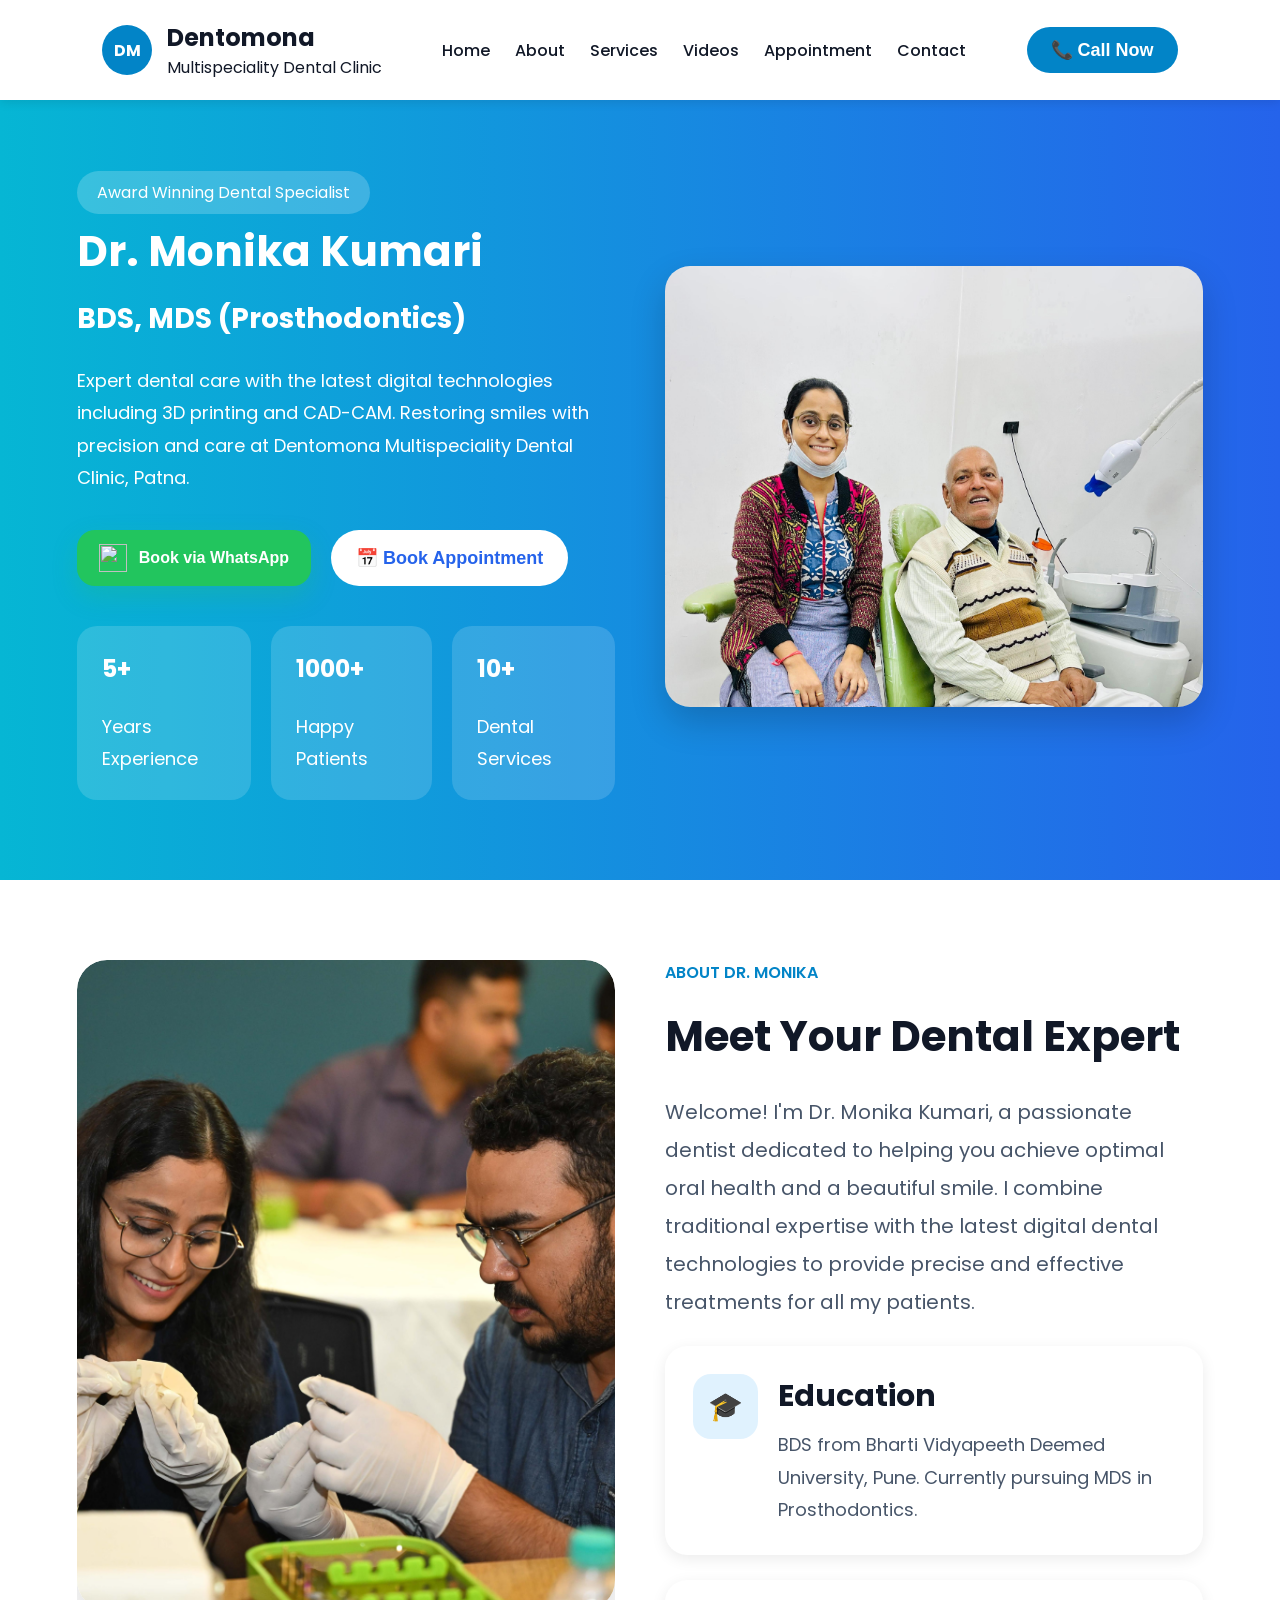
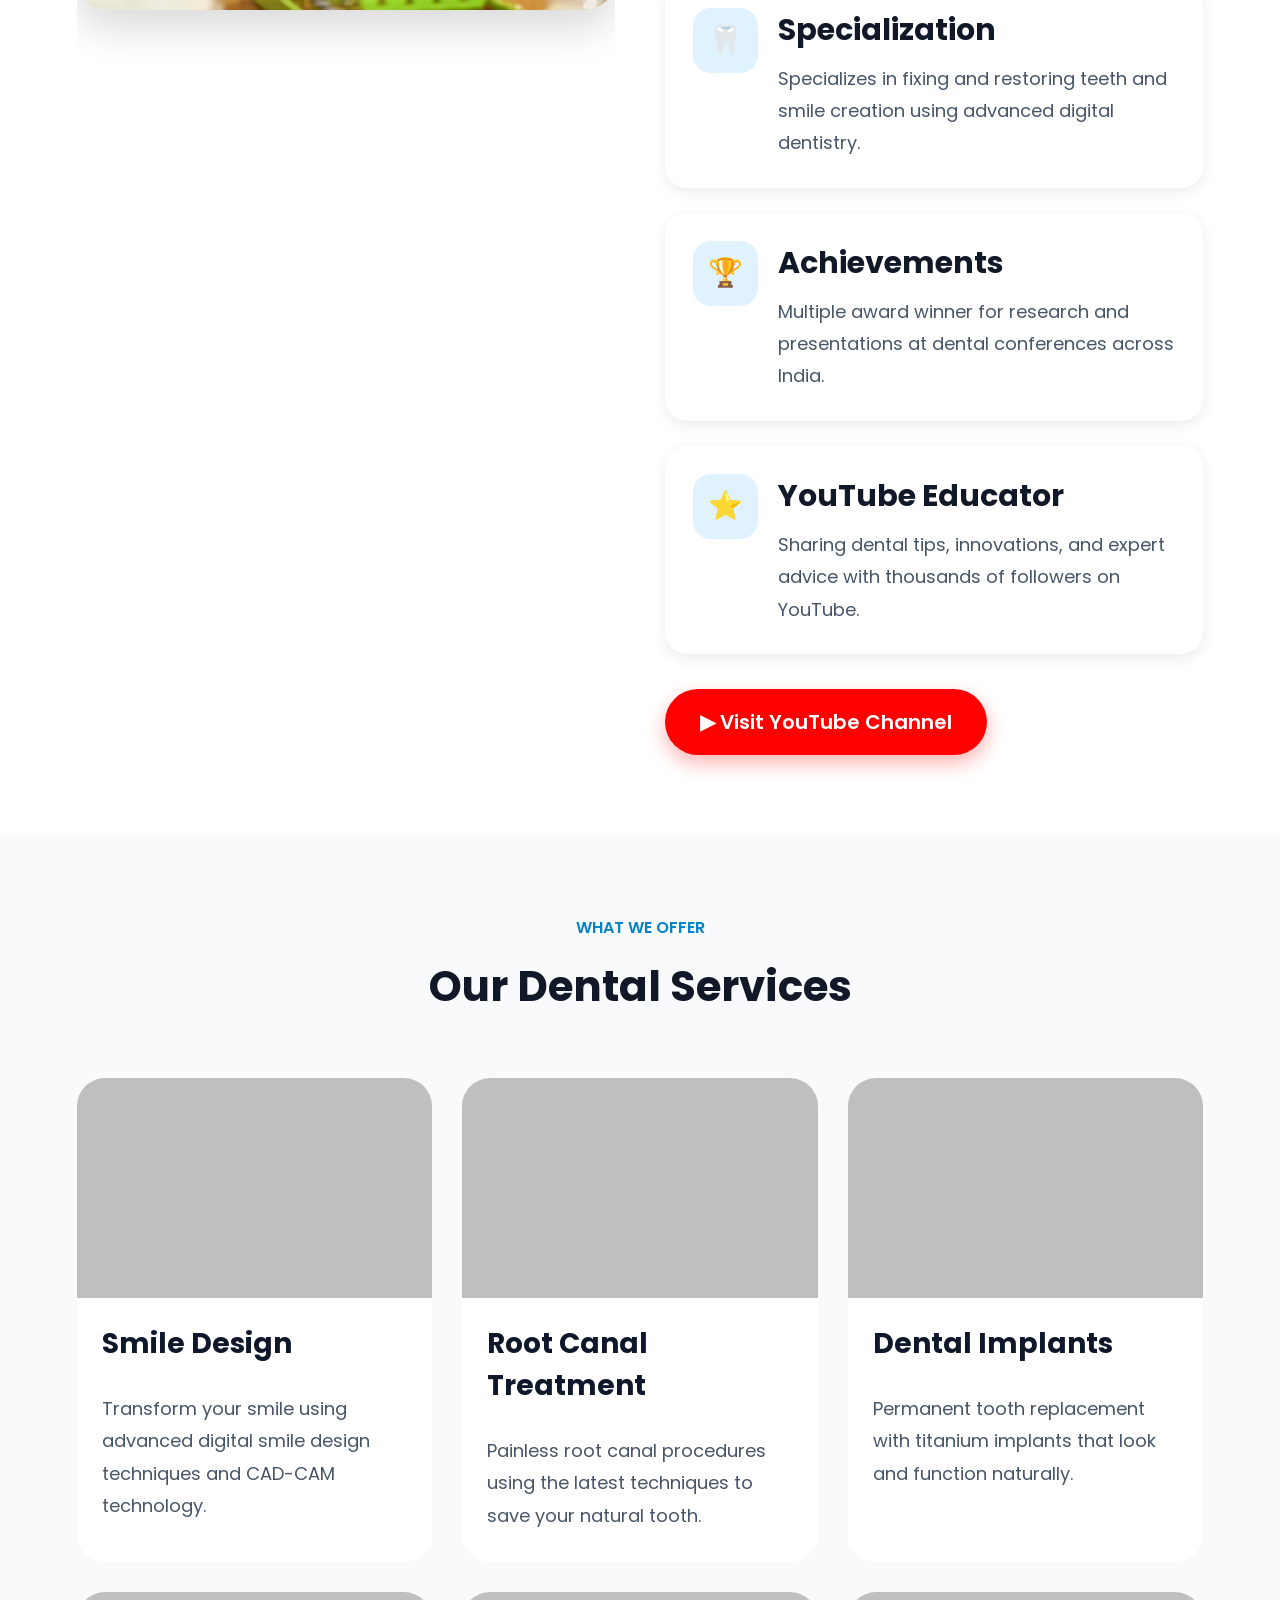
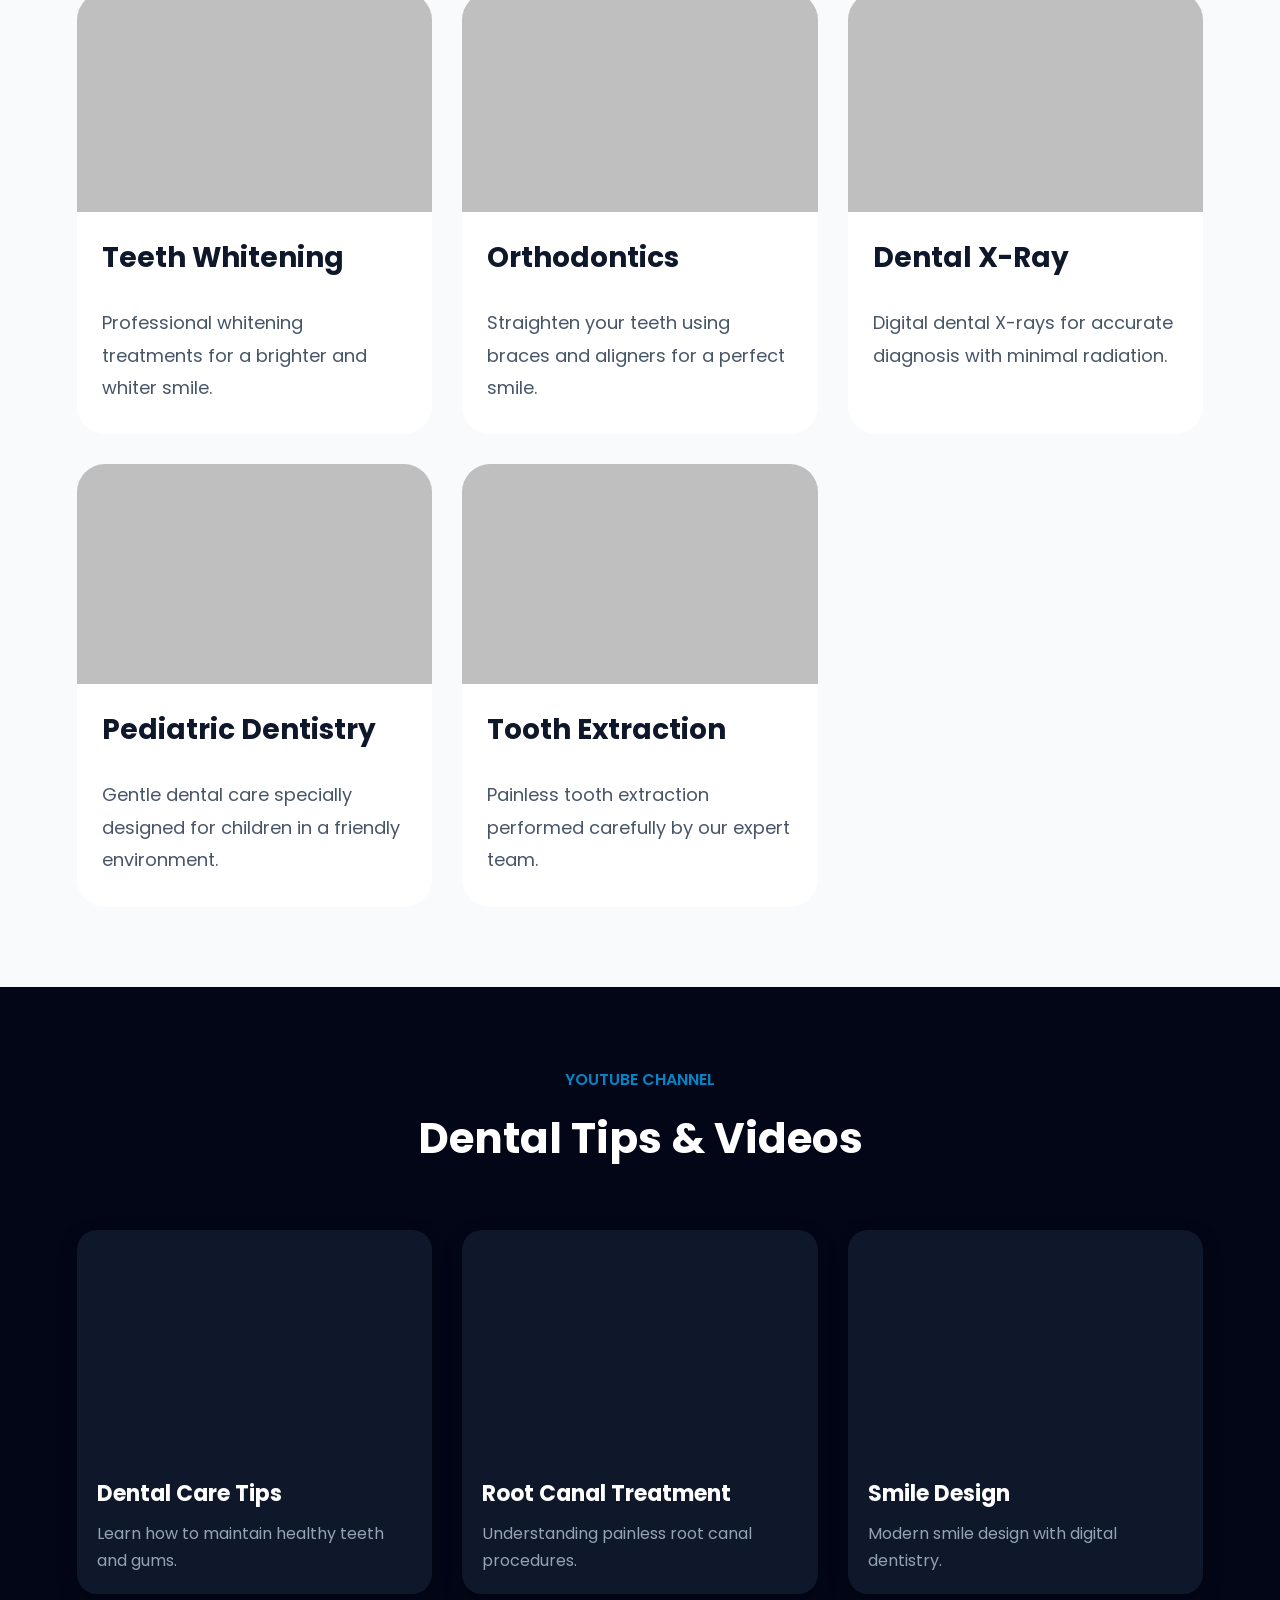
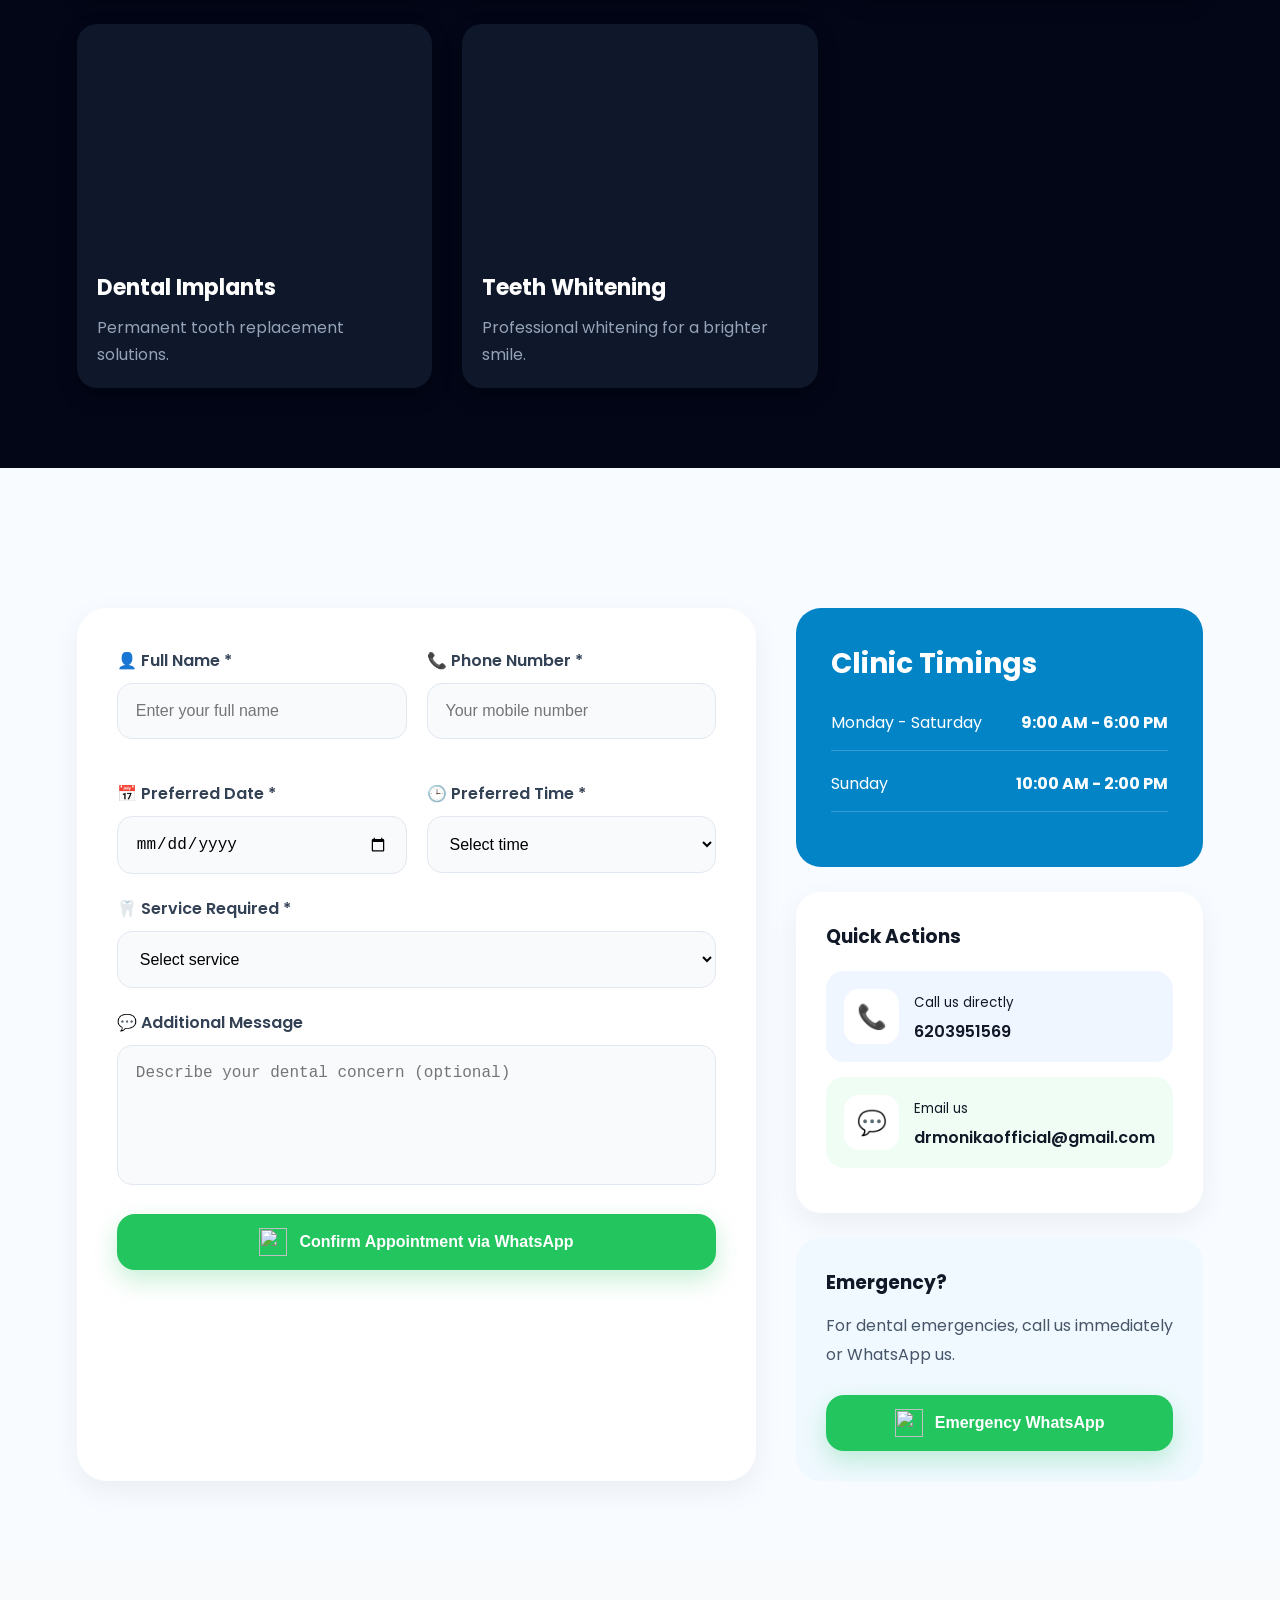
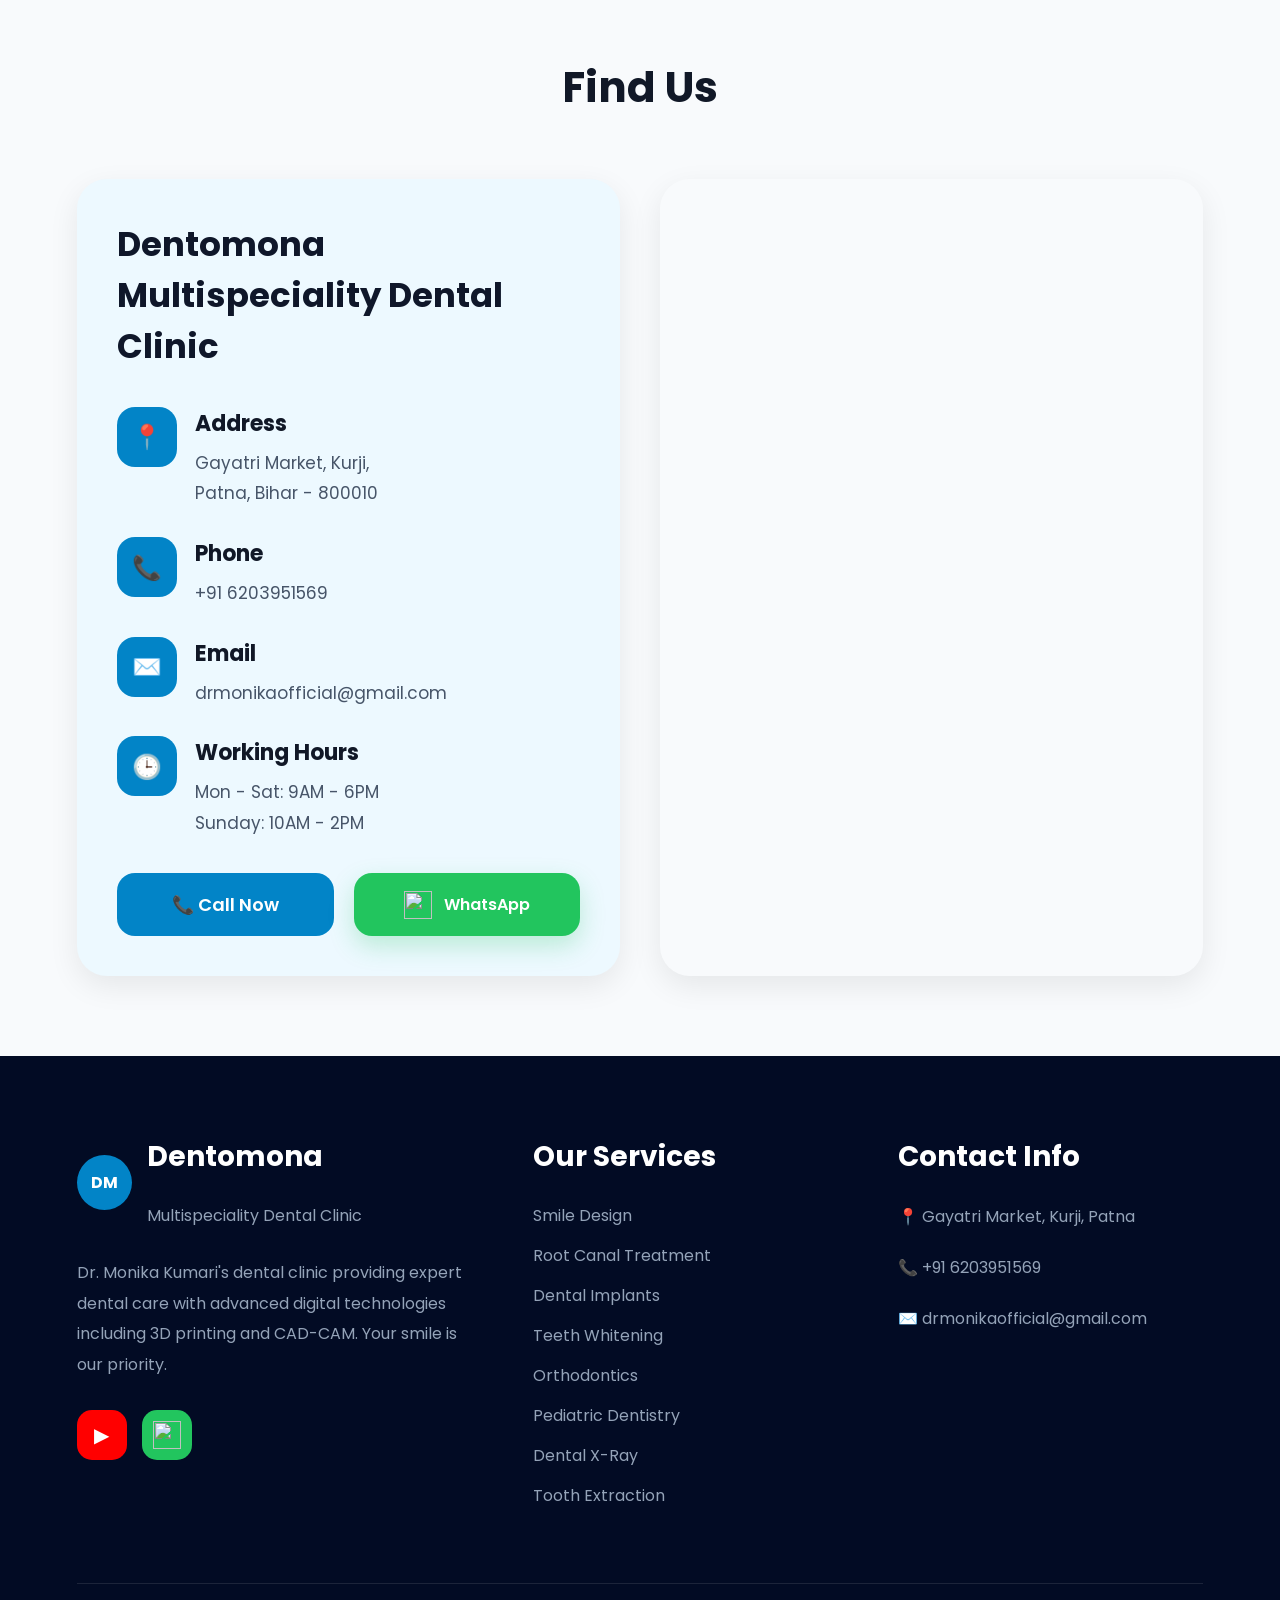
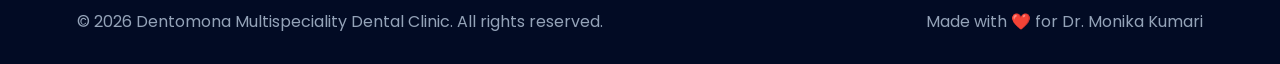
==== commit 6b9dd939: "Update image source paths in index.html remove -- header images/first.jpg to first.jpg and Similarly" ====
--- a/index.html
+++ b/index.html
@@ -103,7 +103,7 @@
 
     <div class="hero-right">
 
-      <img src="headerimg.jpg/firstimg.jpg" alt="Dr Monika Kumari"/>
+      <img src="first.jpg" alt="Dr Monika Kumari"/>
     </div>
 
   </section>
@@ -115,7 +115,7 @@
   <!-- LEFT IMAGE -->
   <div class="about-image">
     <img 
-      src="Aboutimg.jpg/aboutimg.jpg"
+      src="second.jpg"
       alt="Dental Expert"
     />
   </div>
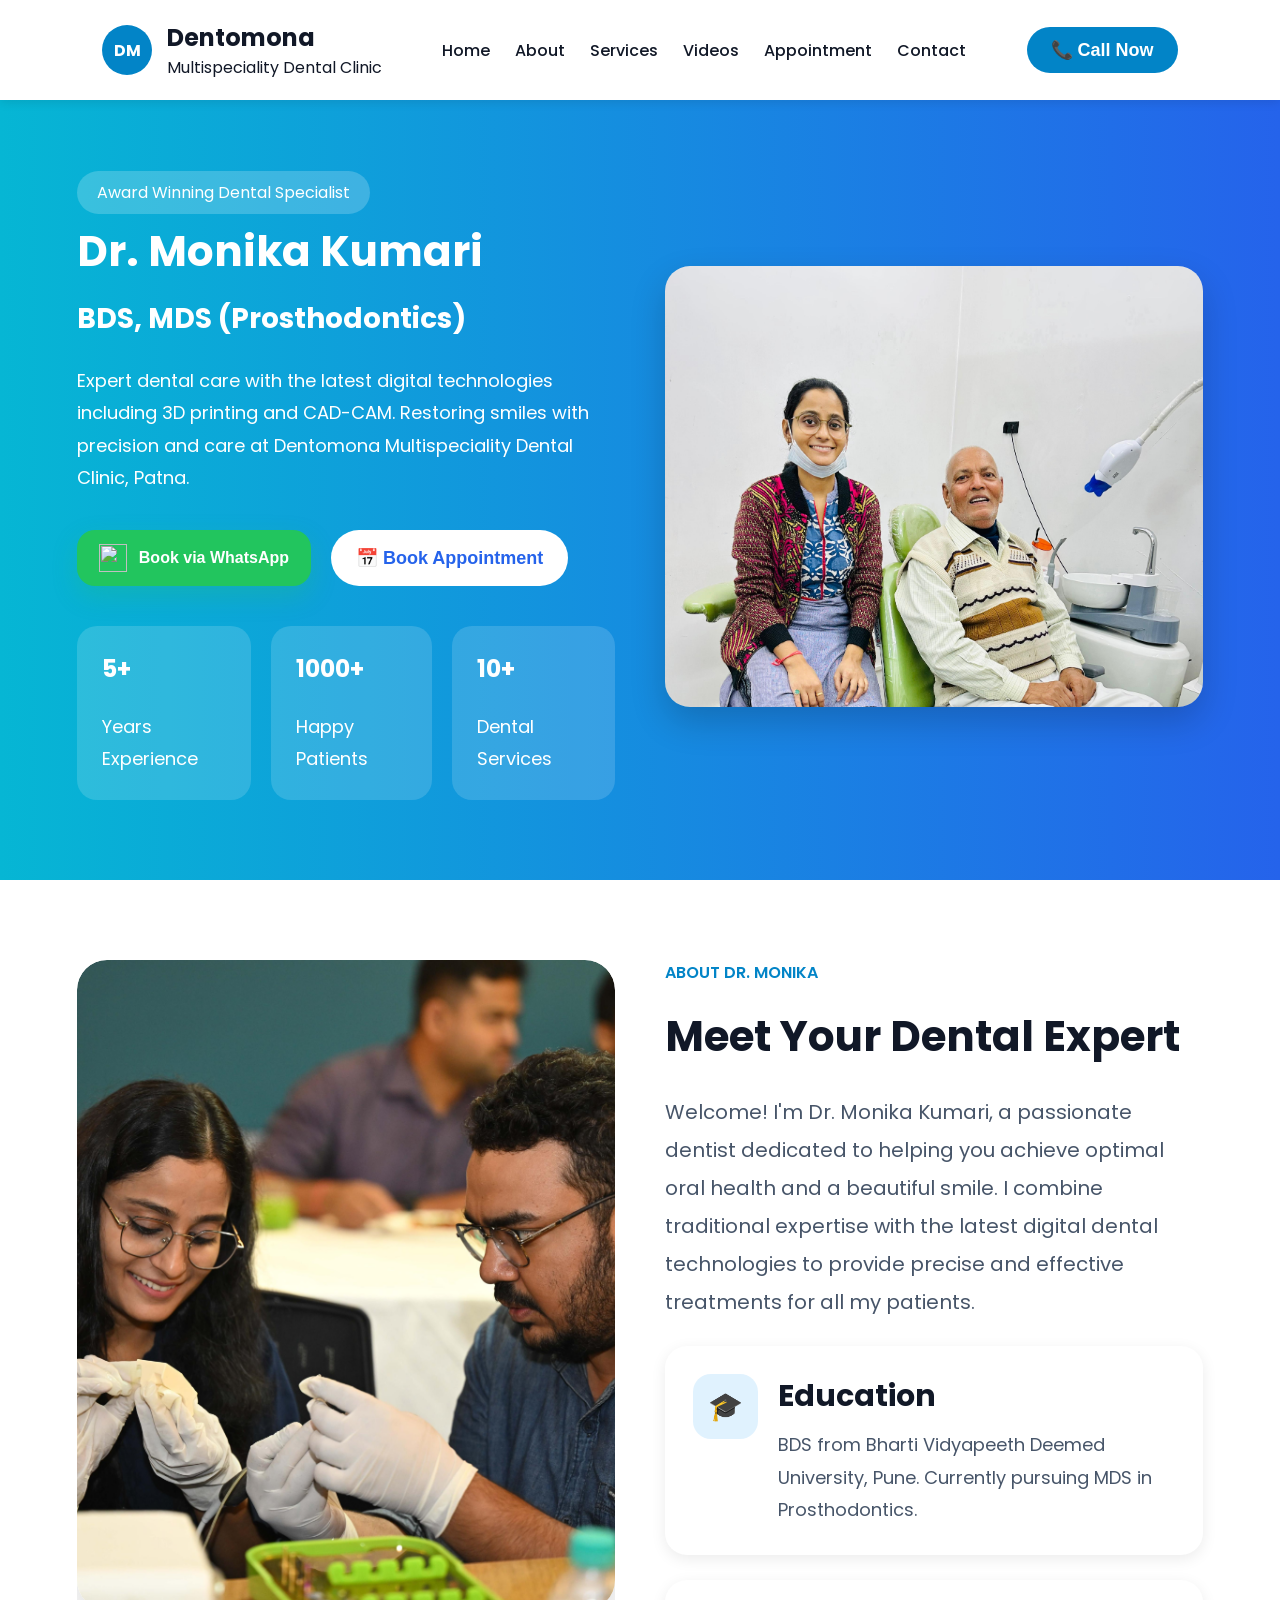
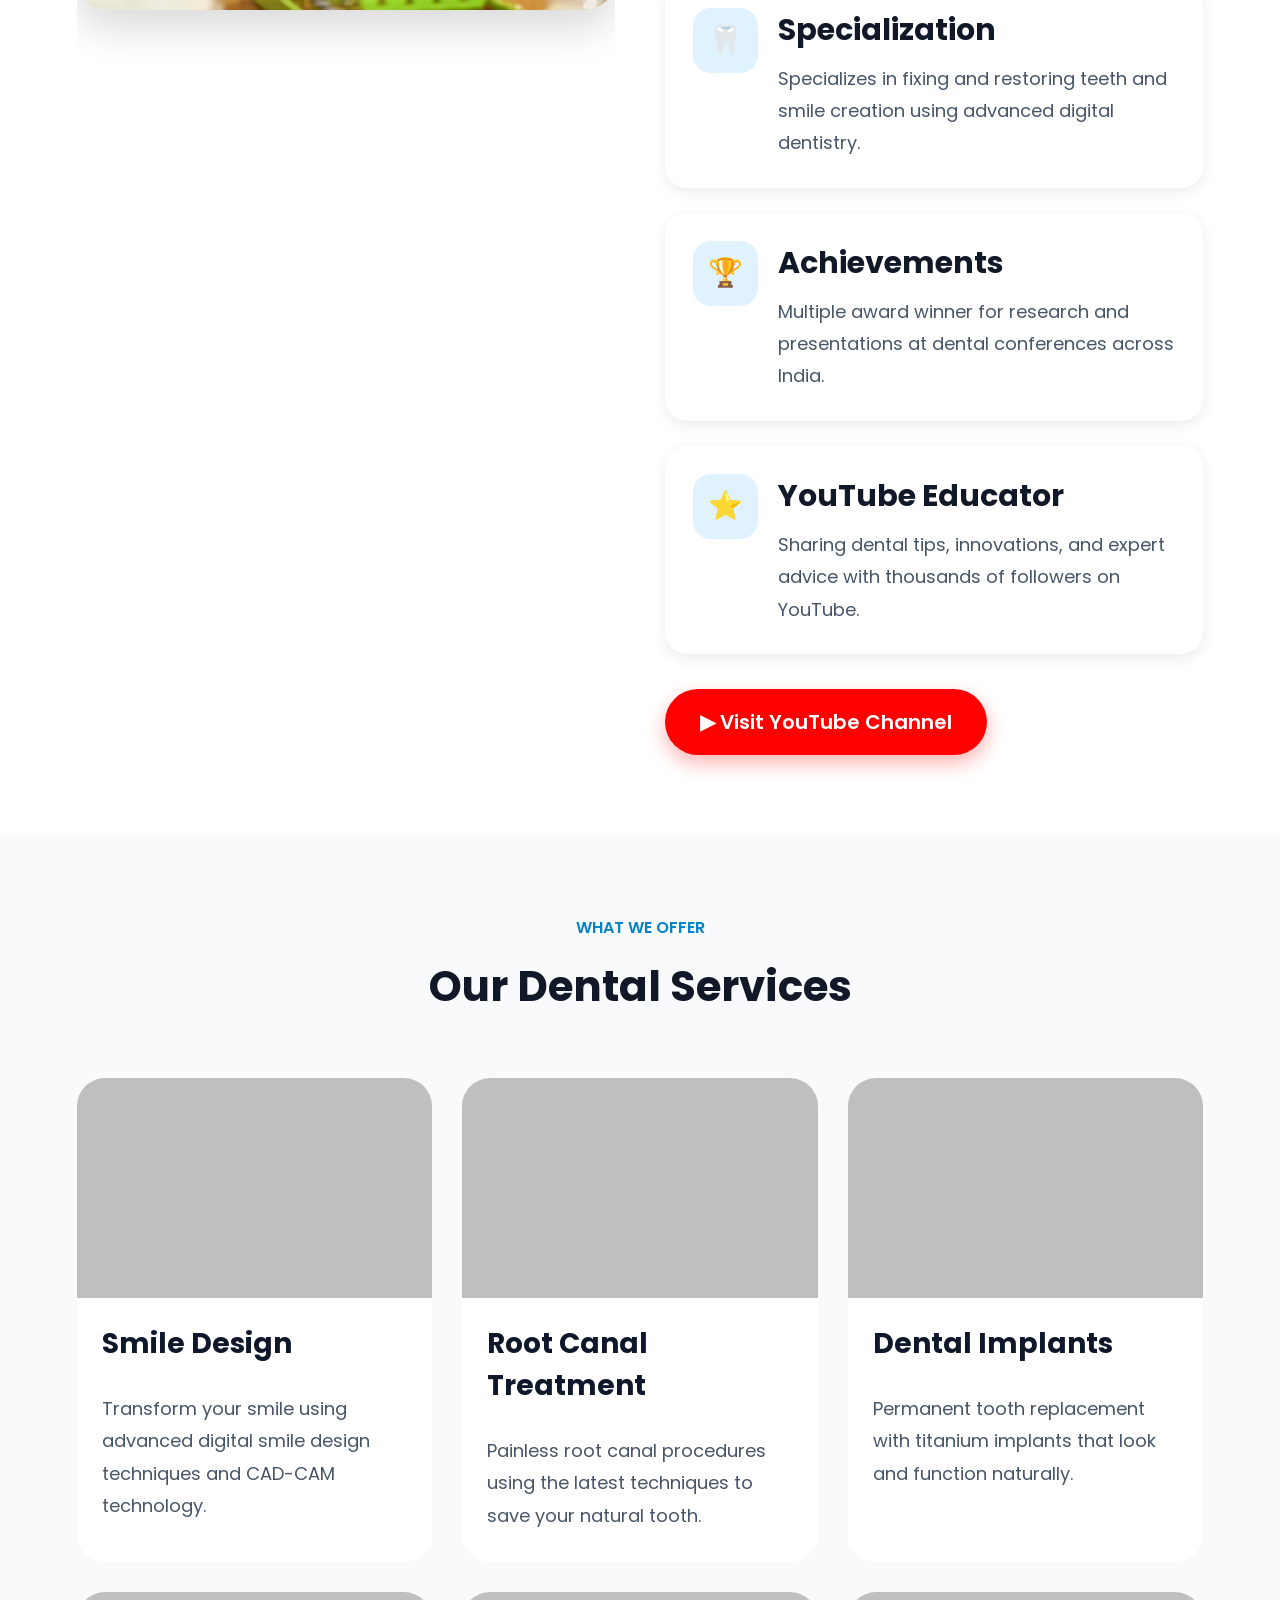
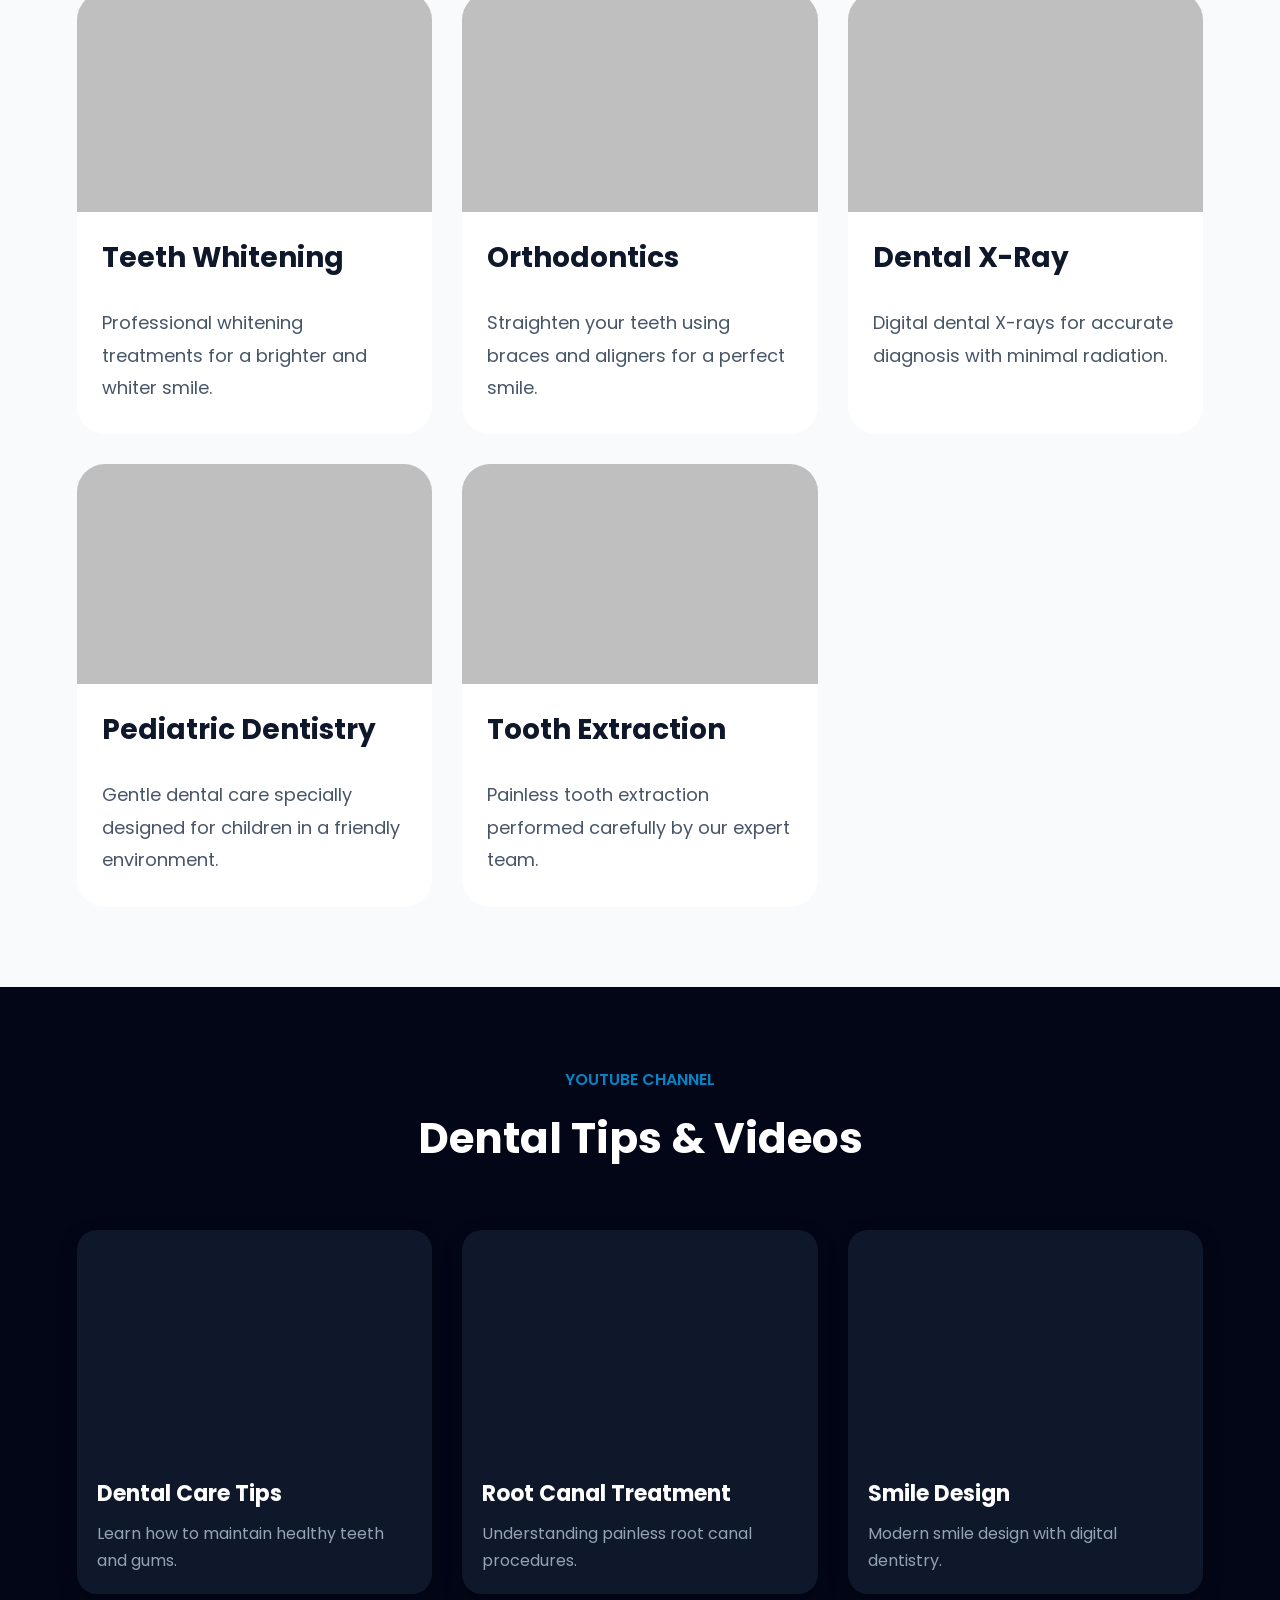
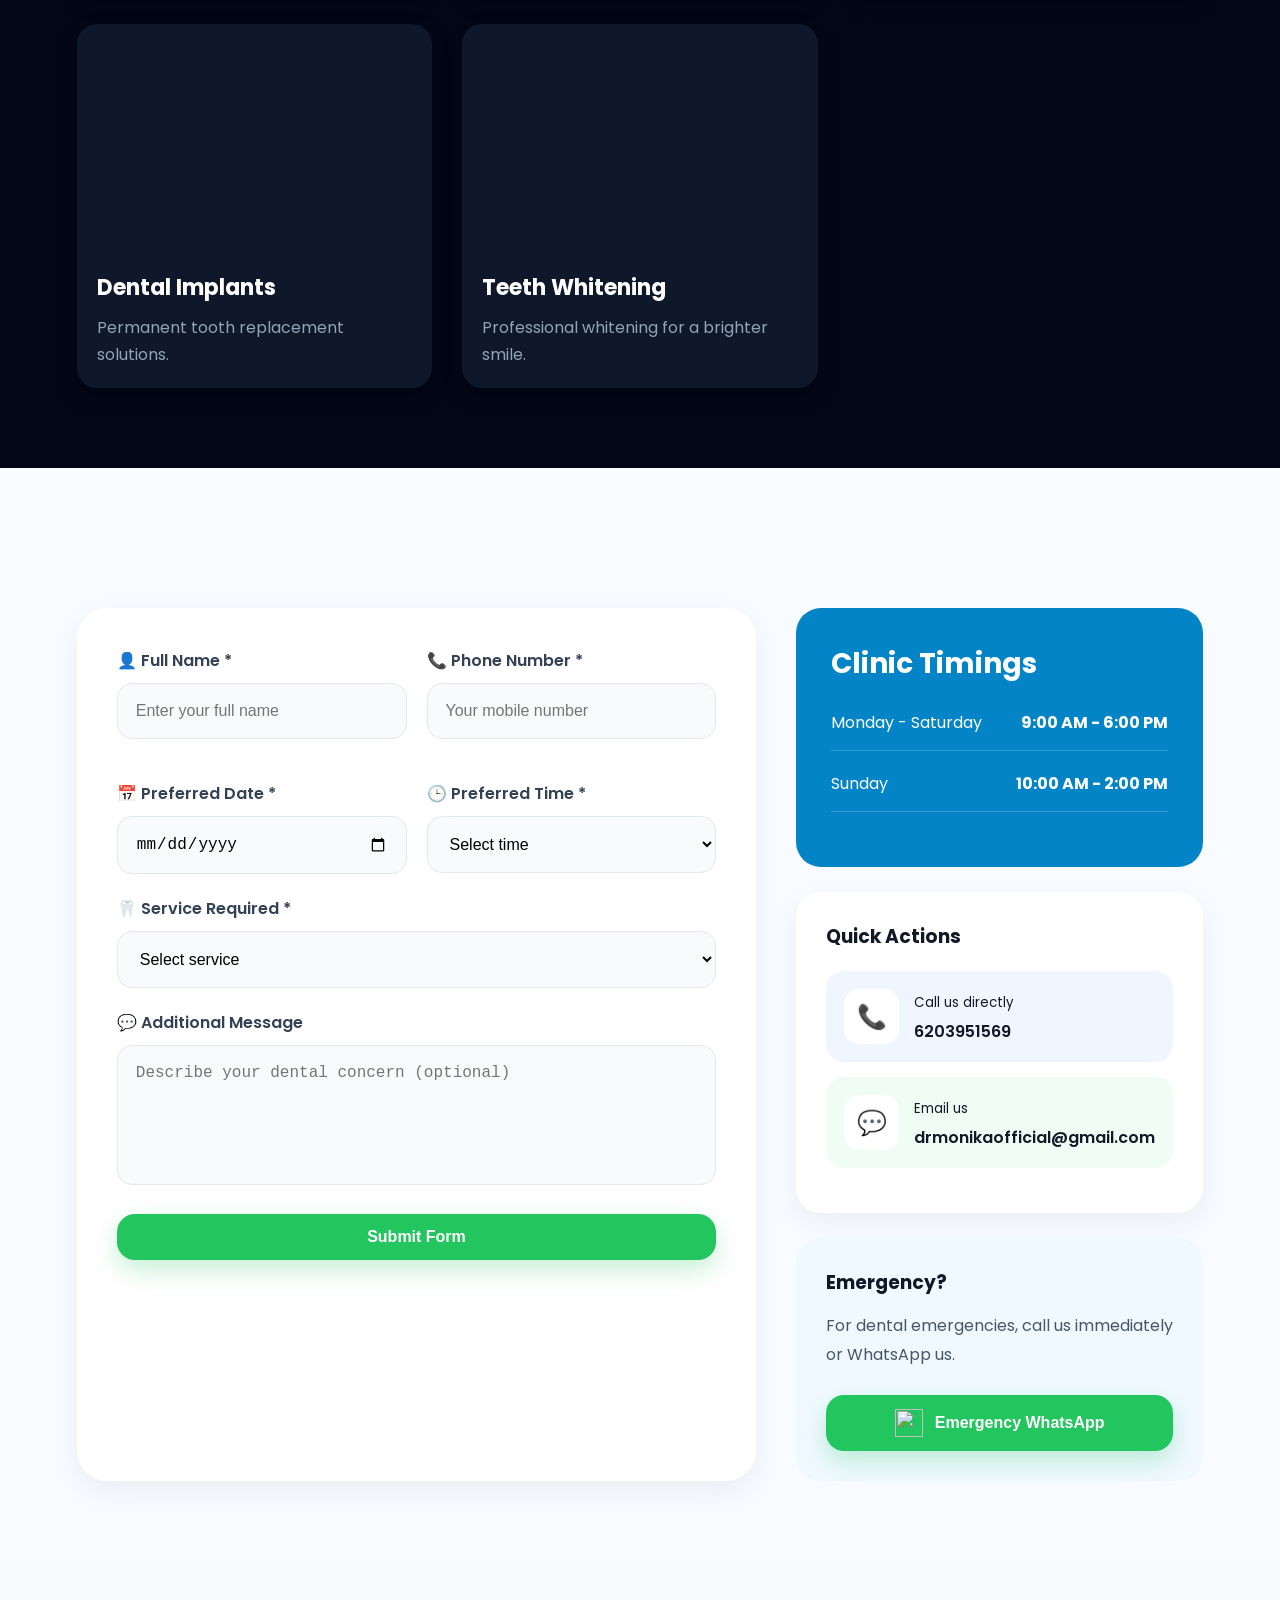
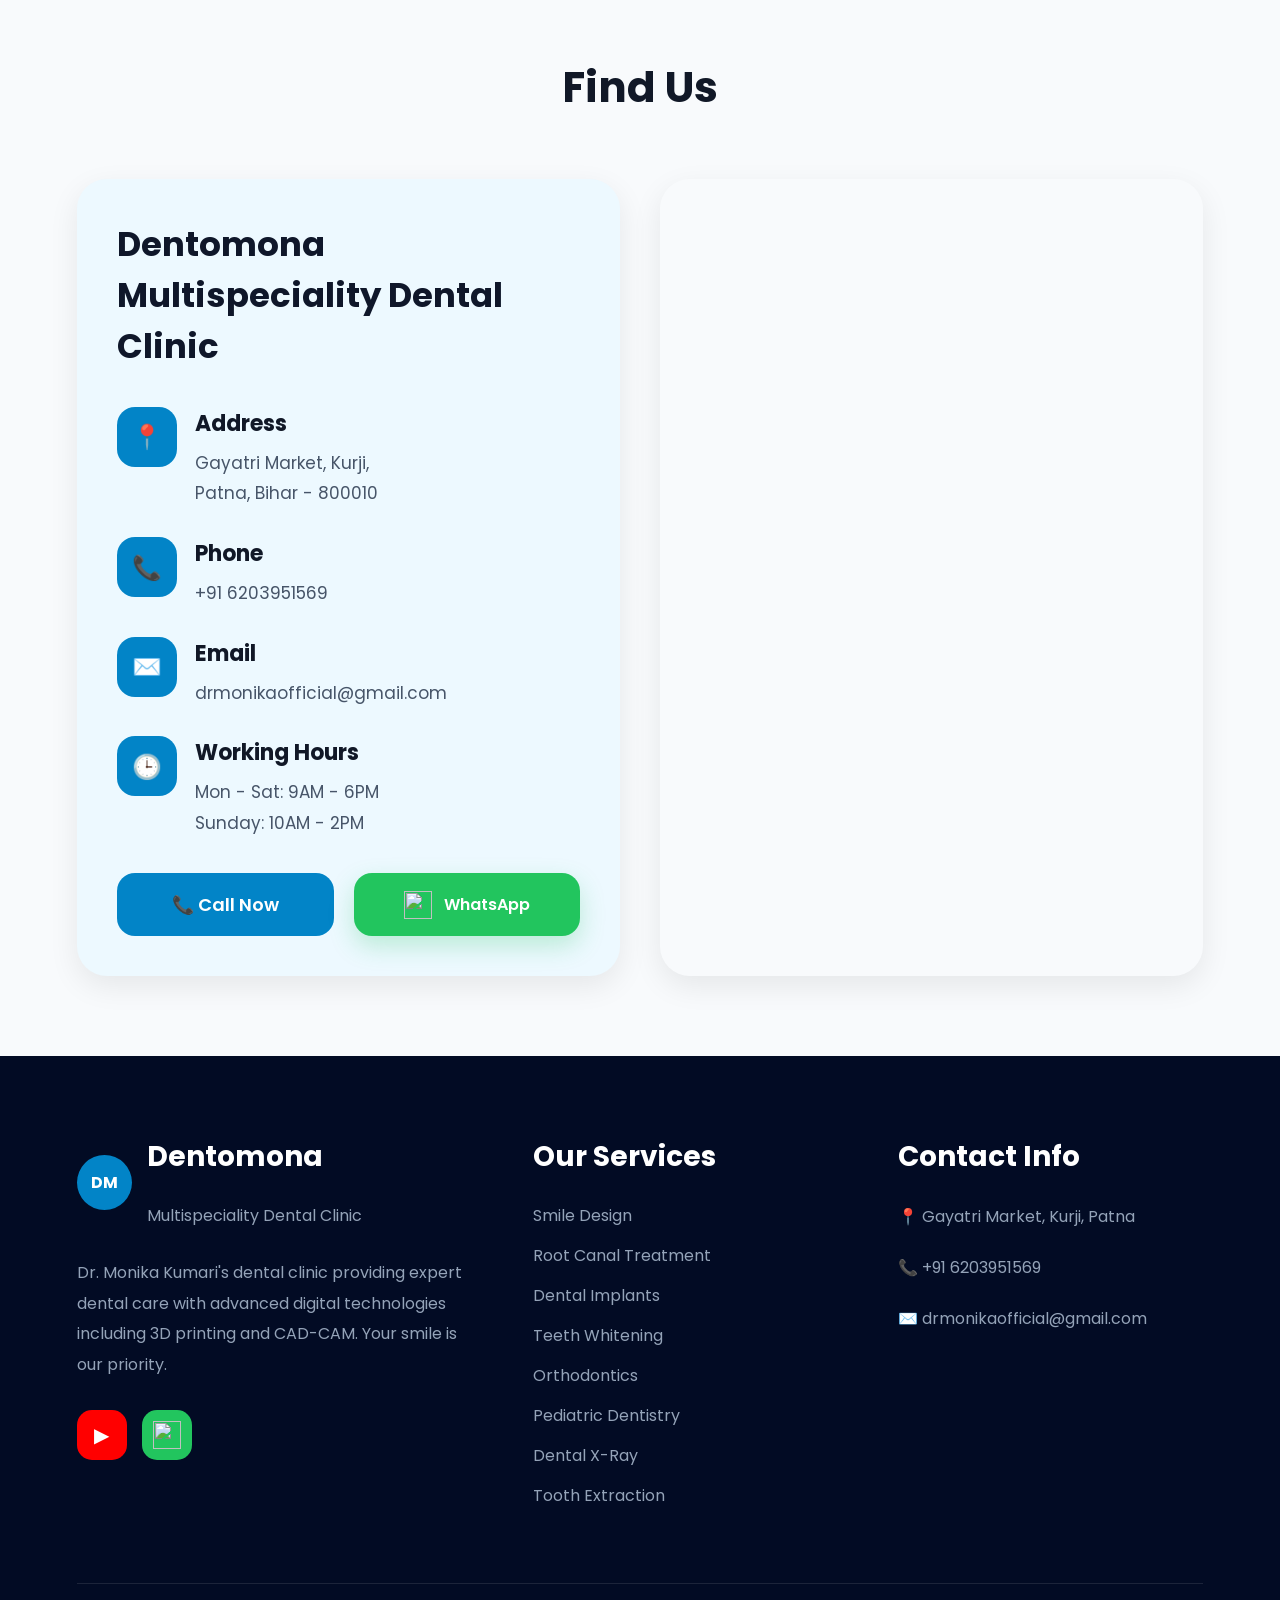
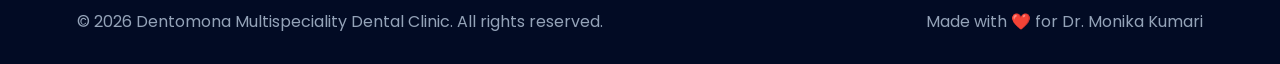
==== commit c33d704b: "Replace WhatsApp button with Submit Form button" ====
--- a/index.html
+++ b/index.html
@@ -480,9 +480,8 @@
       🟢 Confirm Appointment via WhatsApp
     </button-->
 
-    <button class="appointment-submit">
-  <img src="https://cdn-icons-png.flaticon.com/512/733/733585.png" class="wa-icon">
-  <span>Confirm Appointment via WhatsApp</span>
+    <button class="appointment-submit submit-btn">
+  <span>Submit Form</span>
 </button>
 
   </form>
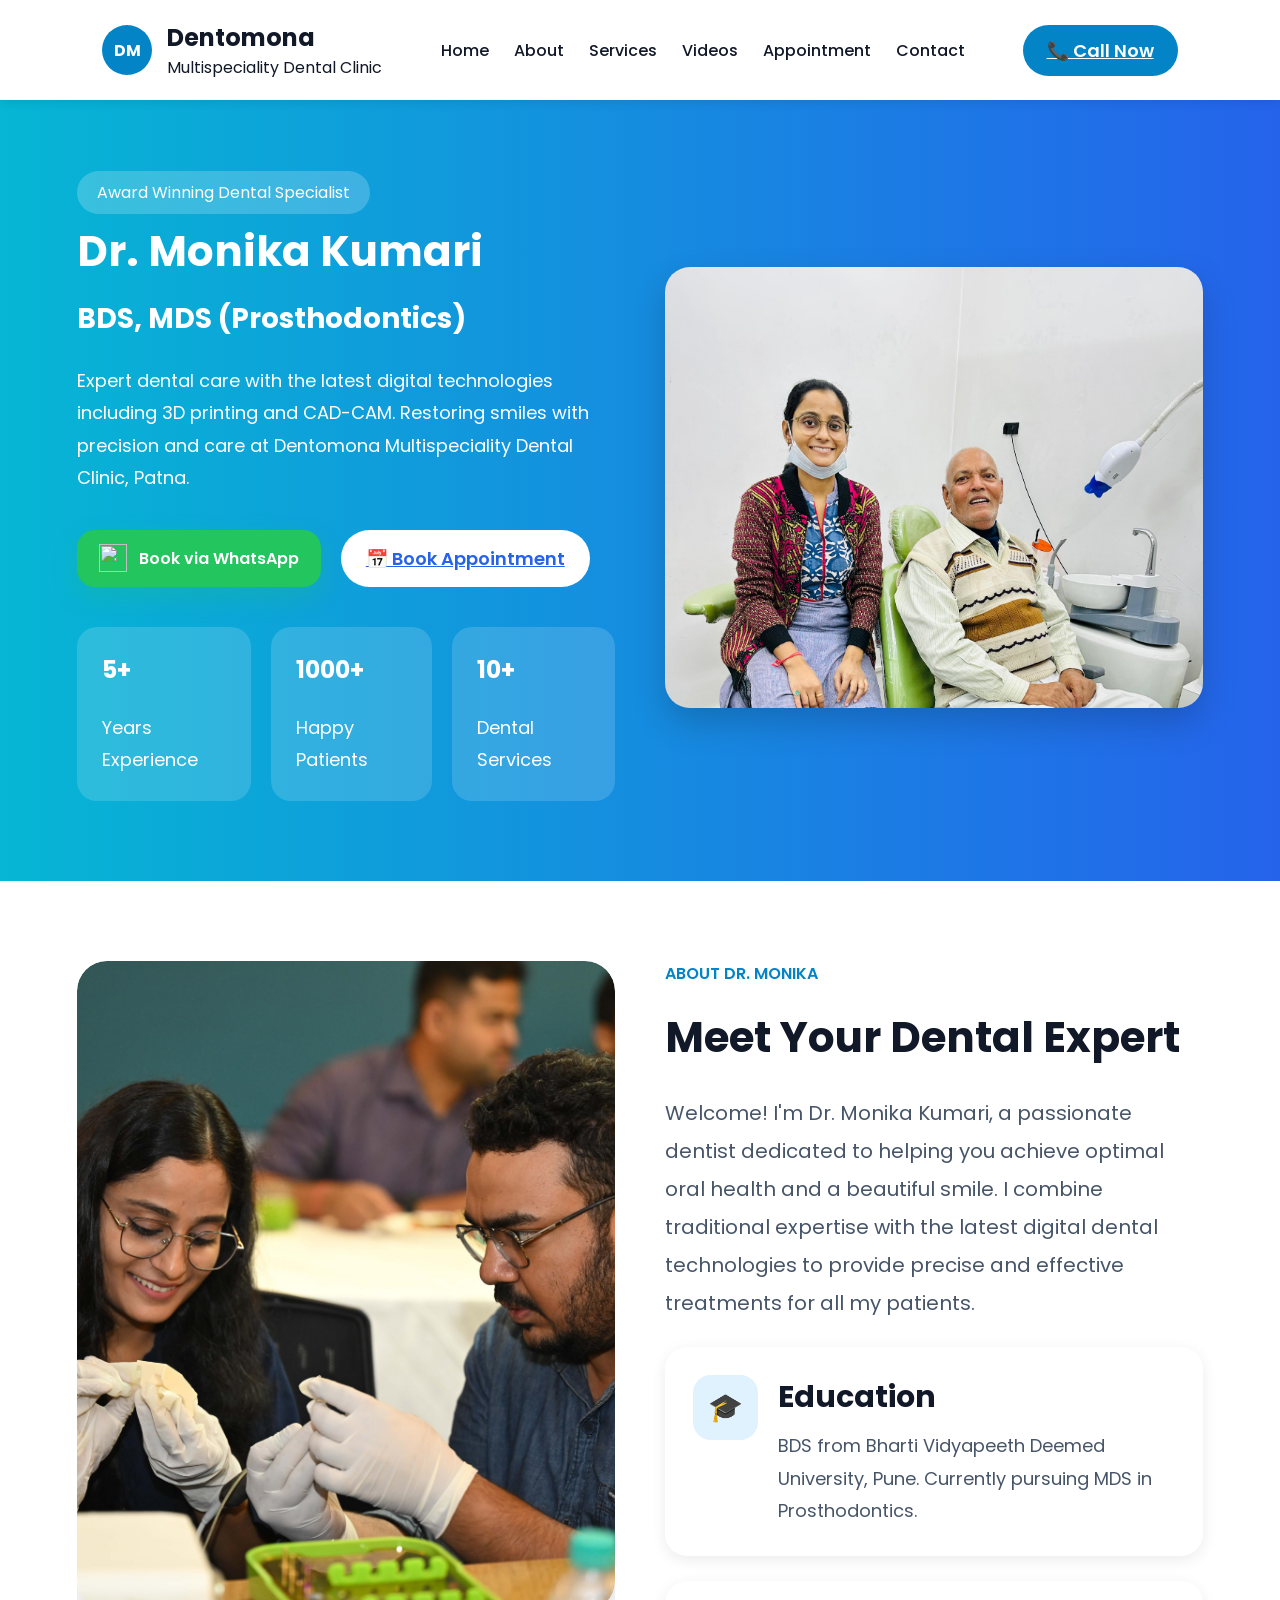
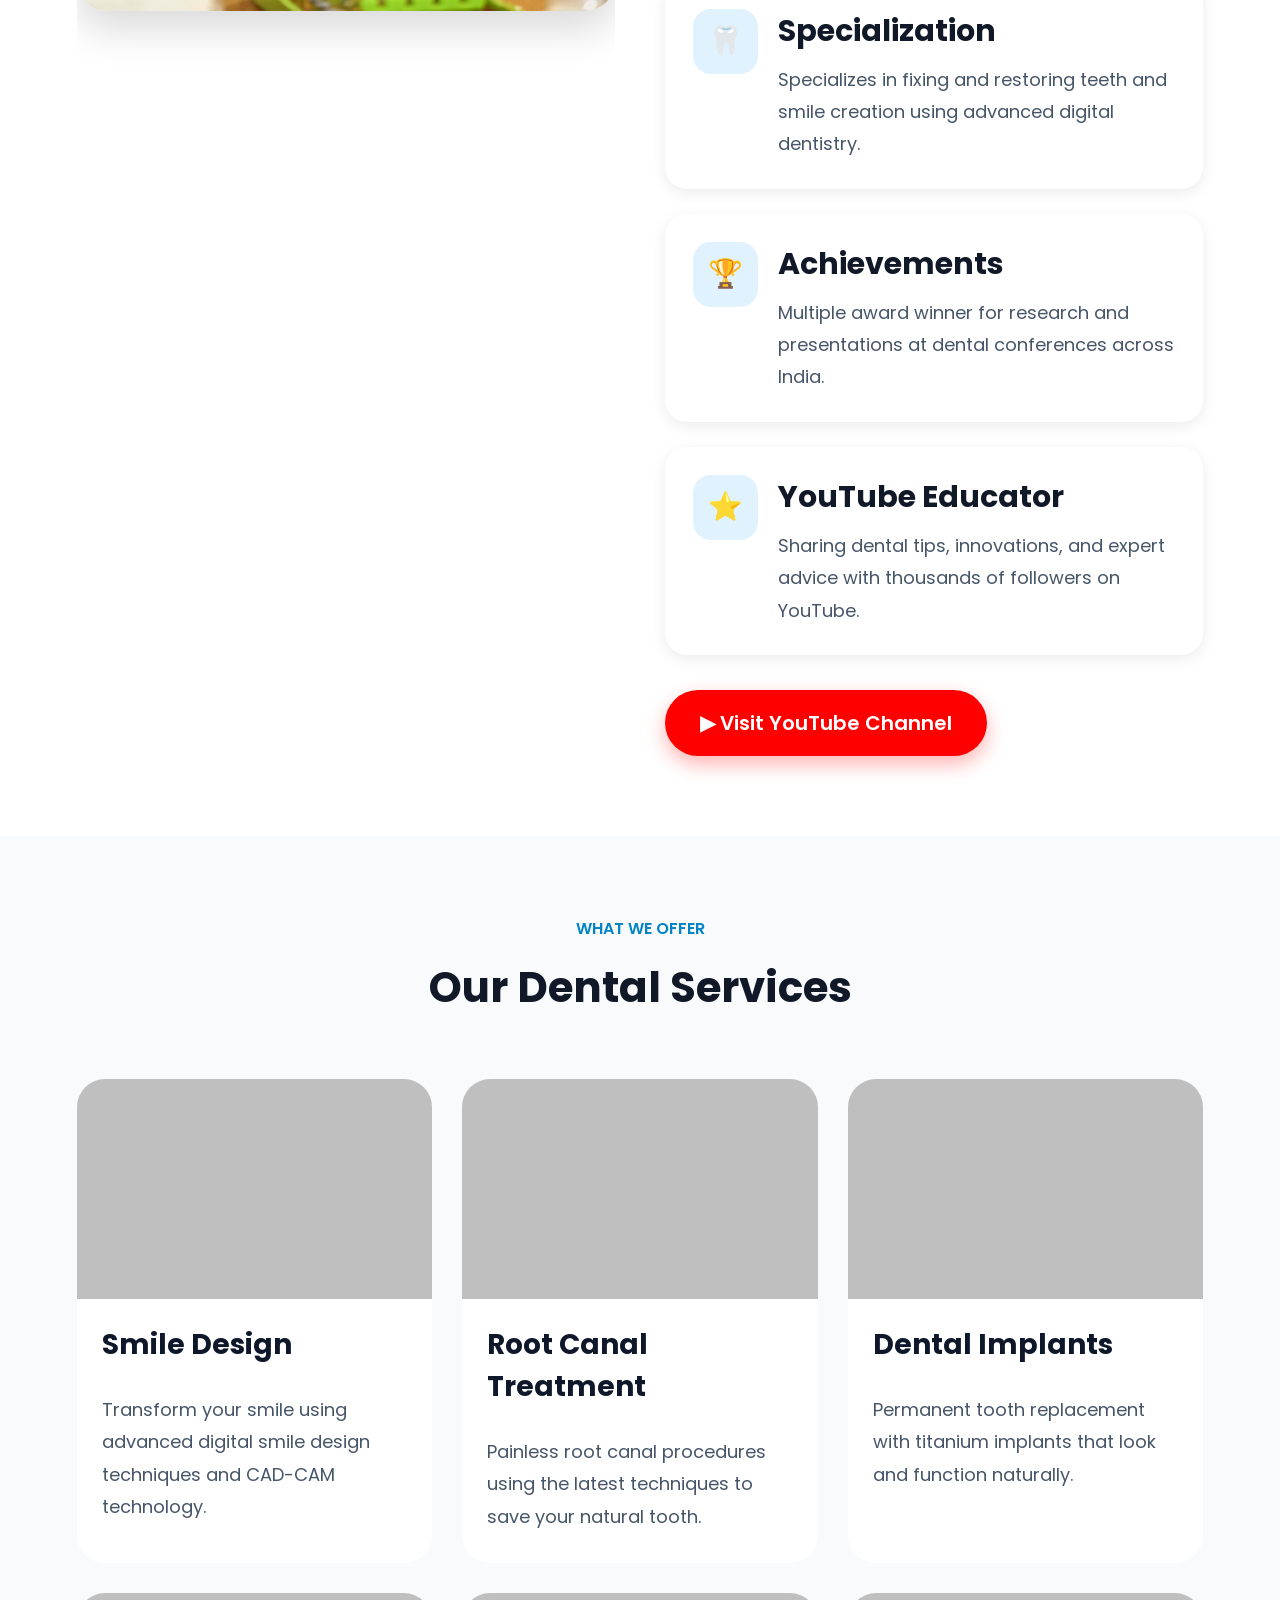
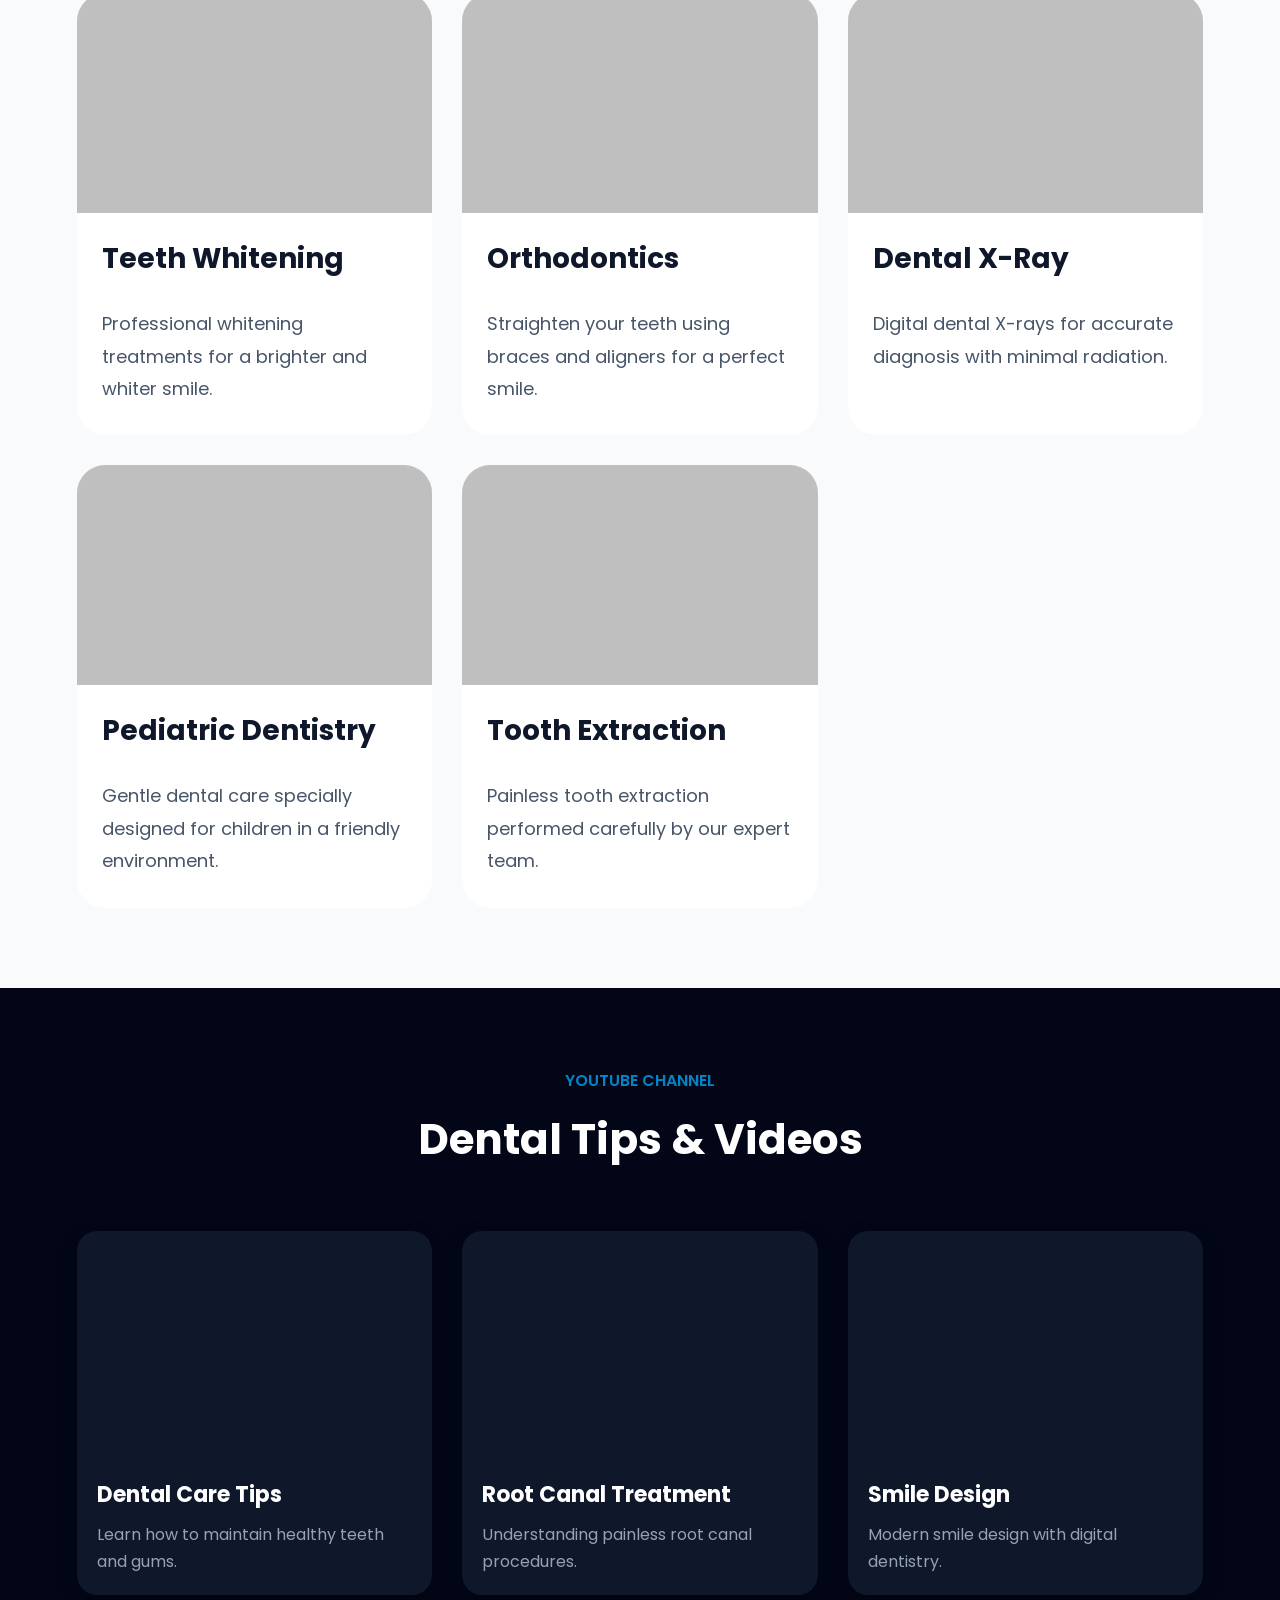
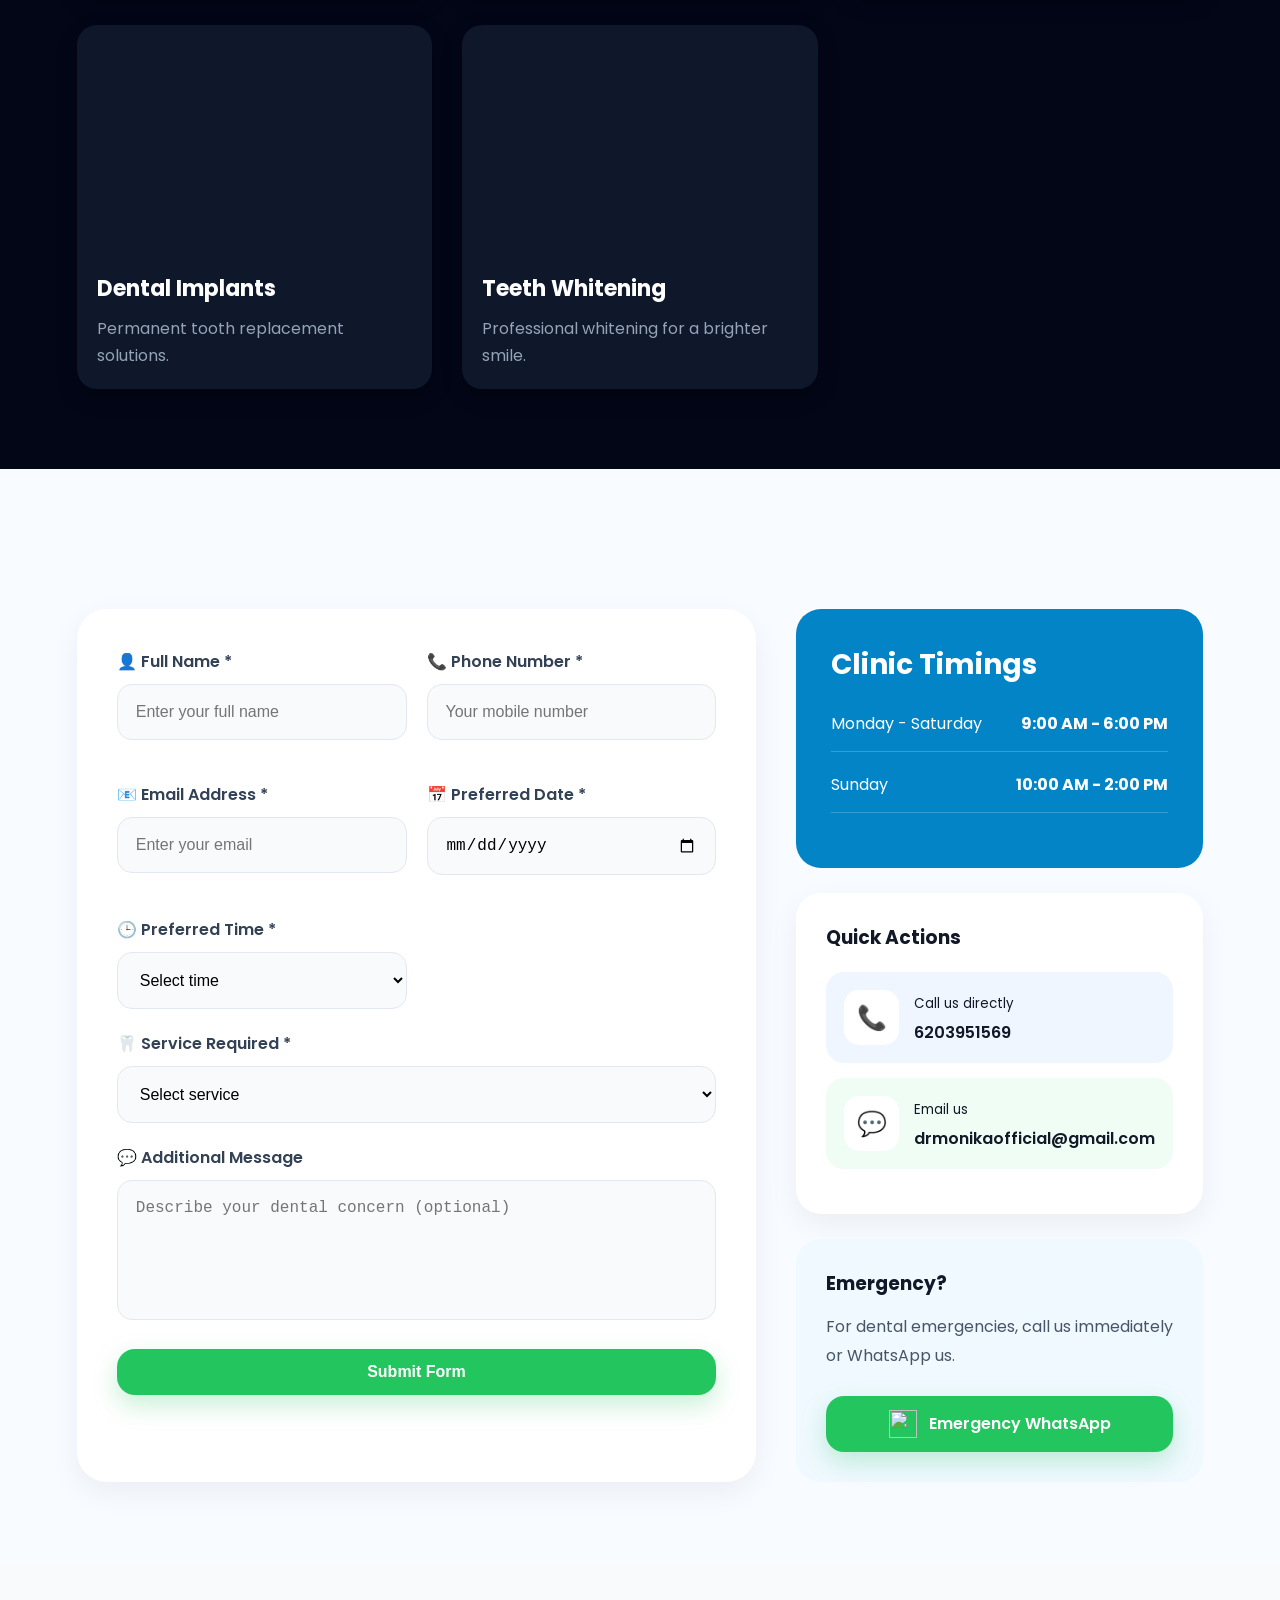
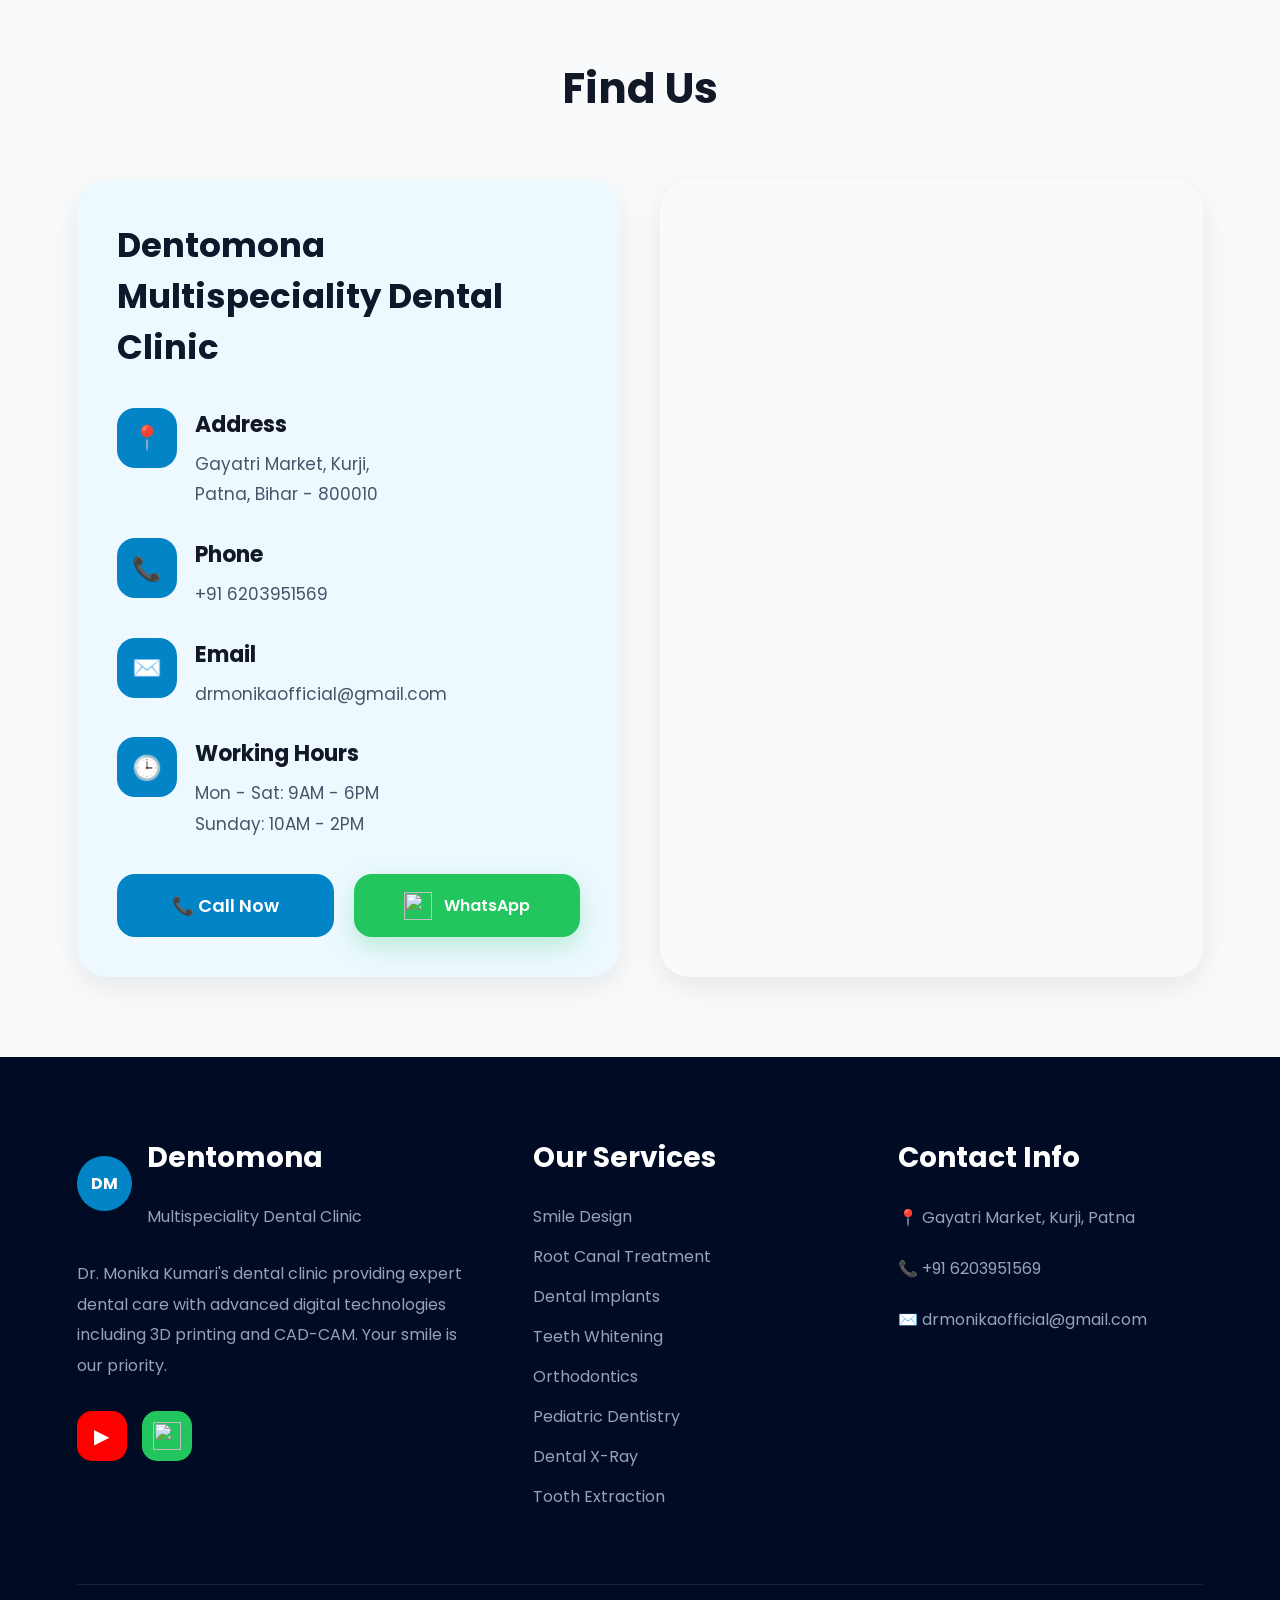
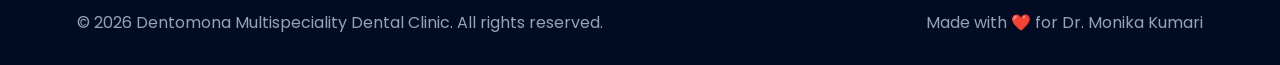
==== commit 0795a244: "Updated website design and backend" ====
--- a/index.html
+++ b/index.html
@@ -35,9 +35,9 @@
       <a href="#contact">Contact</a>
     </nav>
 
-    <button class="call-btn">
+      <a href="tel:+916203951569" class="call-btn">
       📞 Call Now
-    </button>
+      </a>
 
   </header>
 
@@ -68,14 +68,18 @@
           🟢 Book via WhatsApp
         </button-->
 
-        <button class="whatsapp-btn">
+        <a 
+          href="https://wa.me/916203951569?text=Hello%20Dr.%20Monika,%20I%20would%20like%20to%20book%20an%20appointment%20at%20Dentomona%20Clinic."
+          target="_blank"
+          class="whatsapp-btn"
+        >
   <img src="https://cdn-icons-png.flaticon.com/512/733/733585.png" class="wa-icon">
   <span>Book via WhatsApp</span>
-</button>
+</a>
         
-        <button class="appointment-btn">
-          📅 Book Appointment
-        </button>
+        <a href="#appointment" class="appointment-btn">
+         📅 Book Appointment
+        </a>
 
       </div>
 
@@ -193,7 +197,7 @@
 
     <!-- BUTTON -->
     <a 
-      href="https://youtube.com"
+      href="https://youtube.com/@drmonika_kumari?si=pdgLERlmL4X-PnB1"
       target="_blank"
       class="youtube-btn"
     >
@@ -422,33 +426,38 @@
    <div class="appointment-container">
 
   <!-- LEFT FORM -->
-  <form class="appointment-form">
+  <form class="appointment-form" id="appointmentForm">
 
     <div class="input-grid">
 
       <div class="input-box">
         <label>👤 Full Name *</label>
-        <input type="text" placeholder="Enter your full name">
+        <input type="text" id="name" placeholder="Enter your full name" required>
       </div>
 
       <div class="input-box">
         <label>📞 Phone Number *</label>
-        <input type="text" placeholder="Your mobile number">
-      </div>
+        <input type="text" id="phone" placeholder="Your mobile number" required>
+      </div>
+
+      <div class="input-box">
+       <label>📧 Email Address *</label>
+       <input type="email" id="email" placeholder="Enter your email" required>
+     </div>
 
       <div class="input-box">
         <label>📅 Preferred Date *</label>
-        <input type="date">
+        <input type="date" id="date" required>
       </div>
 
       <div class="input-box">
         <label>🕒 Preferred Time *</label>
 
-        <select>
-          <option>Select time</option>
-          <option>10:00 AM</option>
-          <option>12:00 PM</option>
-          <option>2:00 PM</option>
+        <select id="time" required>
+          <option value="">Select time</option>
+          <option value="10:00 AM">10:00 AM</option>
+          <option value="12:00 PM">12:00 PM</option>
+          <option value="2:00 PM">2:00 PM</option>
         </select>
       </div>
 
@@ -457,30 +466,30 @@
     <div class="input-box">
       <label>🦷 Service Required *</label>
 
-      <select>
-        <option>Select service</option>
-        <option>Smile Design</option>
-        <option>Root Canal Treatment</option>
-        <option>Dental Implants</option>
-        <option>Teeth Whitening</option>
-        <option>Orthodontics</option>
-        <option>Dental X-Ray</option>
-        <option>Pediatric Dentistry</option>
-        <option>Tooth Extraction</option>
+      <select id="service" required>
+        <option value="">Select service</option>
+        <option value="Smile Design">Smile Design</option>
+        <option value="Root Canal Treatment">Root Canal Treatment</option>
+        <option value="Dental Implants">Dental Implants</option>
+        <option value="Teeth Whitening">Teeth Whitening</option>
+        <option value="Orthodontics">Orthodontics</option>
+        <option value="Dental X-Ray">Dental X-Ray</option>
+        <option value="Pediatric Dentistry">Pediatric Dentistry</option>
+        <option value="Tooth Extraction">Tooth Extraction</option>
       </select>  
     </div>
 
     <div class="input-box">
       <label>💬 Additional Message</label>
 
-      <textarea placeholder="Describe your dental concern (optional)"></textarea>
+      <textarea id="message" placeholder="Describe your dental concern (optional)"></textarea>
     </div>
 
     <!--button class="appointment-submit">
       🟢 Confirm Appointment via WhatsApp
     </button-->
 
-    <button class="appointment-submit submit-btn">
+    <button type="submit" class="appointment-submit submit-btn">
   <span>Submit Form</span>
 </button>
 
@@ -542,10 +551,14 @@
         🟢 Emergency WhatsApp
       </button-->
 
-      <button class="emergency-btn">
-  <img src="https://cdn-icons-png.flaticon.com/512/733/733585.png" class="wa-icon">
-  <span>Emergency WhatsApp</span>
-</button>
+      <a 
+        href="https://wa.me/916203951569?text=Hello%20Doctor,%20I%20have%20a%20dental%20emergency%20and%20need%20immediate%20assistance."
+        target="_blank"
+        class="emergency-btn"
+        >
+        <img src="https://cdn-icons-png.flaticon.com/512/733/733585.png" class="wa-icon">
+       <span>Emergency WhatsApp</span>
+      </a>
 
     </div>
 
@@ -619,10 +632,14 @@
           🟢 WhatsApp
         </a-->
 
-        <a href="https://wa.me/916203951569" class="contact-whatsapp-btn">
-  <img src="https://cdn-icons-png.flaticon.com/512/733/733585.png" class="wa-icon">
-  <span>WhatsApp</span>
-</a>
+        <a 
+          href="https://wa.me/916203951569?text=Hello,%20I%20need%20help%20finding%20Dentomona%20Dental%20Clinic%20location."
+          target="_blank"
+          class="contact-whatsapp-btn"
+          >
+        <img src="https://cdn-icons-png.flaticon.com/512/733/733585.png" class="wa-icon">
+          <span>WhatsApp</span>
+          </a>
 
       </div>
 
@@ -666,11 +683,21 @@
       </p>
 
       <div class="footer-socials">
-        <a href="#" class="youtube-social">▶</a>
-        <!--a href="#" class="whatsapp-social">🟢</a-->
-        <a href="https://wa.me/916203951569" class="whatsapp-social">
-  <img src="https://cdn-icons-png.flaticon.com/512/733/733585.png" class="footer-wa-icon">
-</a>
+        <a 
+          href="https://youtube.com/@drmonika_kumari?si=pdgLERlmL4X-PnB1" 
+          target="_blank"
+          class="youtube-social"
+          >
+           ▶
+        </a>
+        
+        <a 
+         href="https://wa.me/916203951569?text=Hello%20Dentomona%20Clinic,%20I%20have%20a%20question%20regarding%20dental%20treatment."
+         target="_blank"
+          class="whatsapp-social"
+             >
+          <img src="https://cdn-icons-png.flaticon.com/512/733/733585.png" class="footer-wa-icon">
+           </a>
       </div>
     </div>
 
--- a/style.css
+++ b/style.css
@@ -1201,6 +1201,9 @@
     width:22px;
     height:22px;
   }
+  .submit-btn:hover{
+  background:#0b5ed7;
+}
 
 }
 
@@ -1239,4 +1242,4 @@
   object-position:center;
 }
 
-}+}
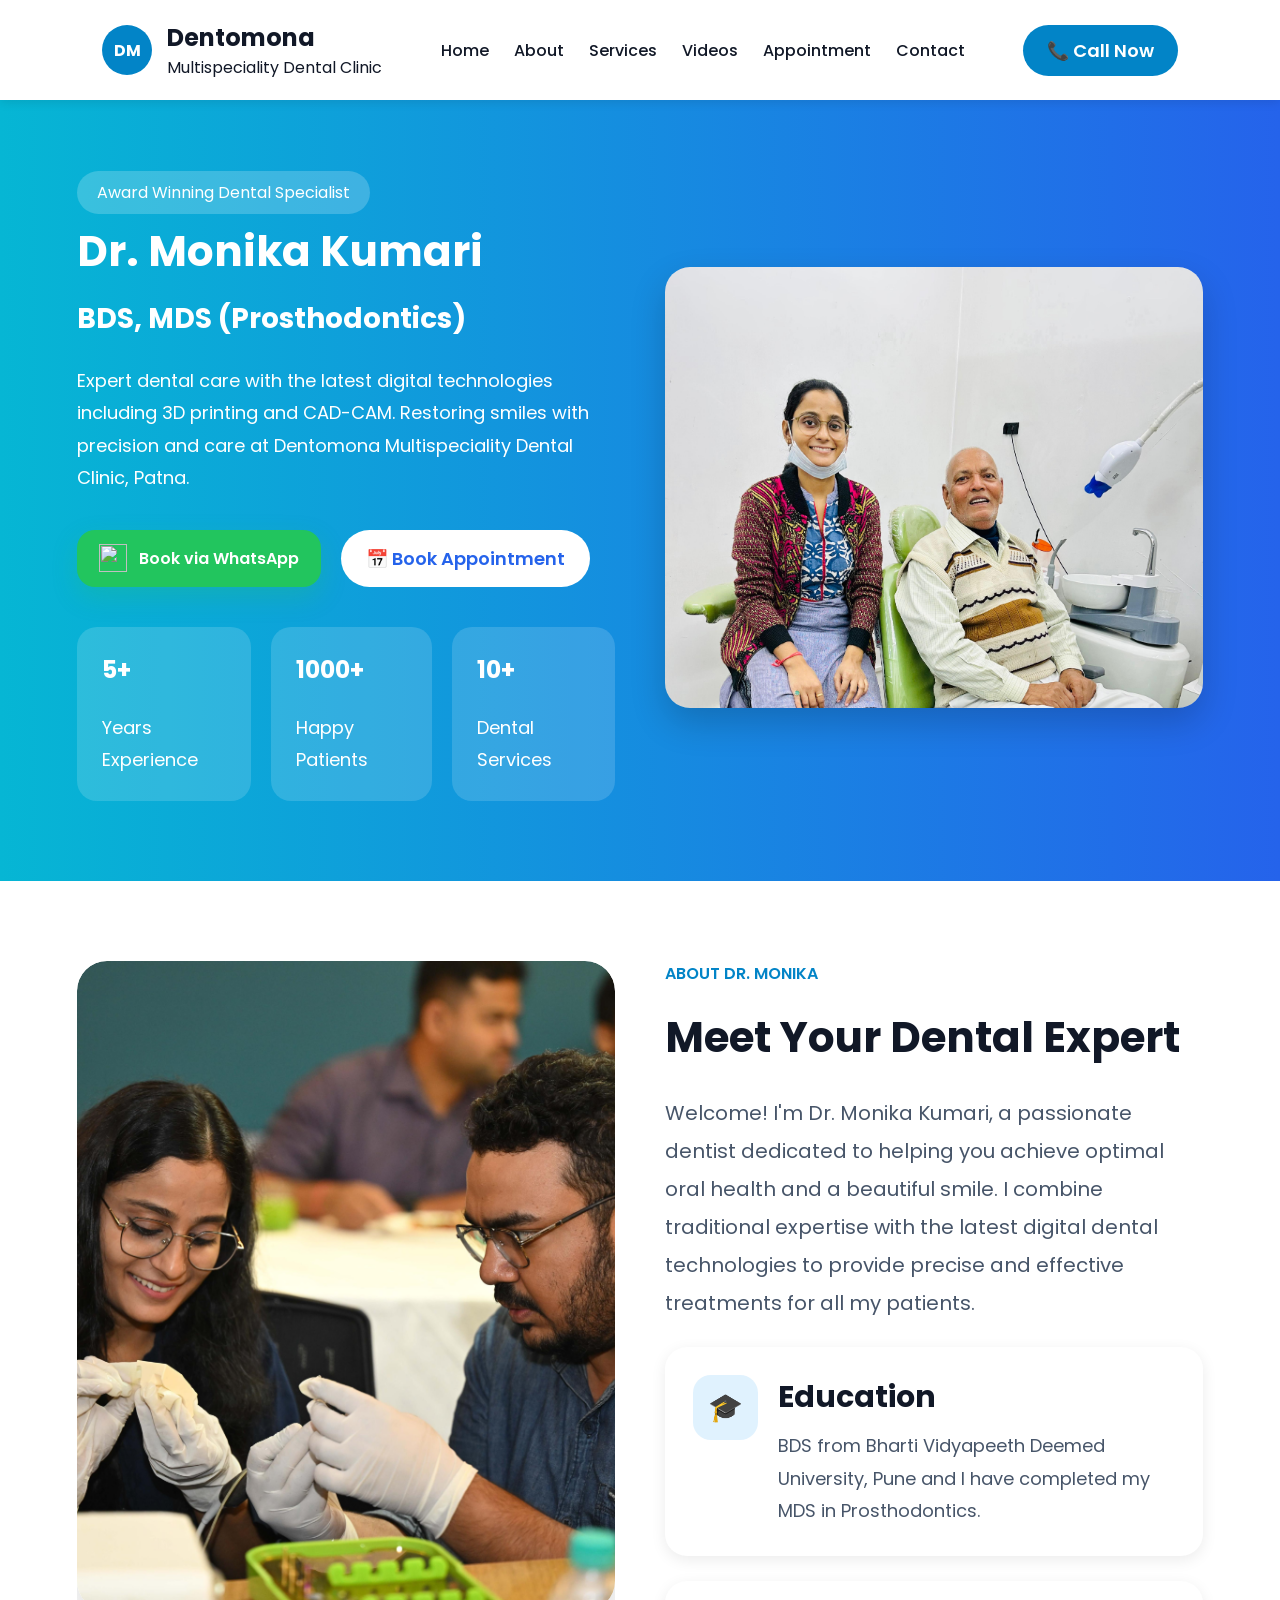
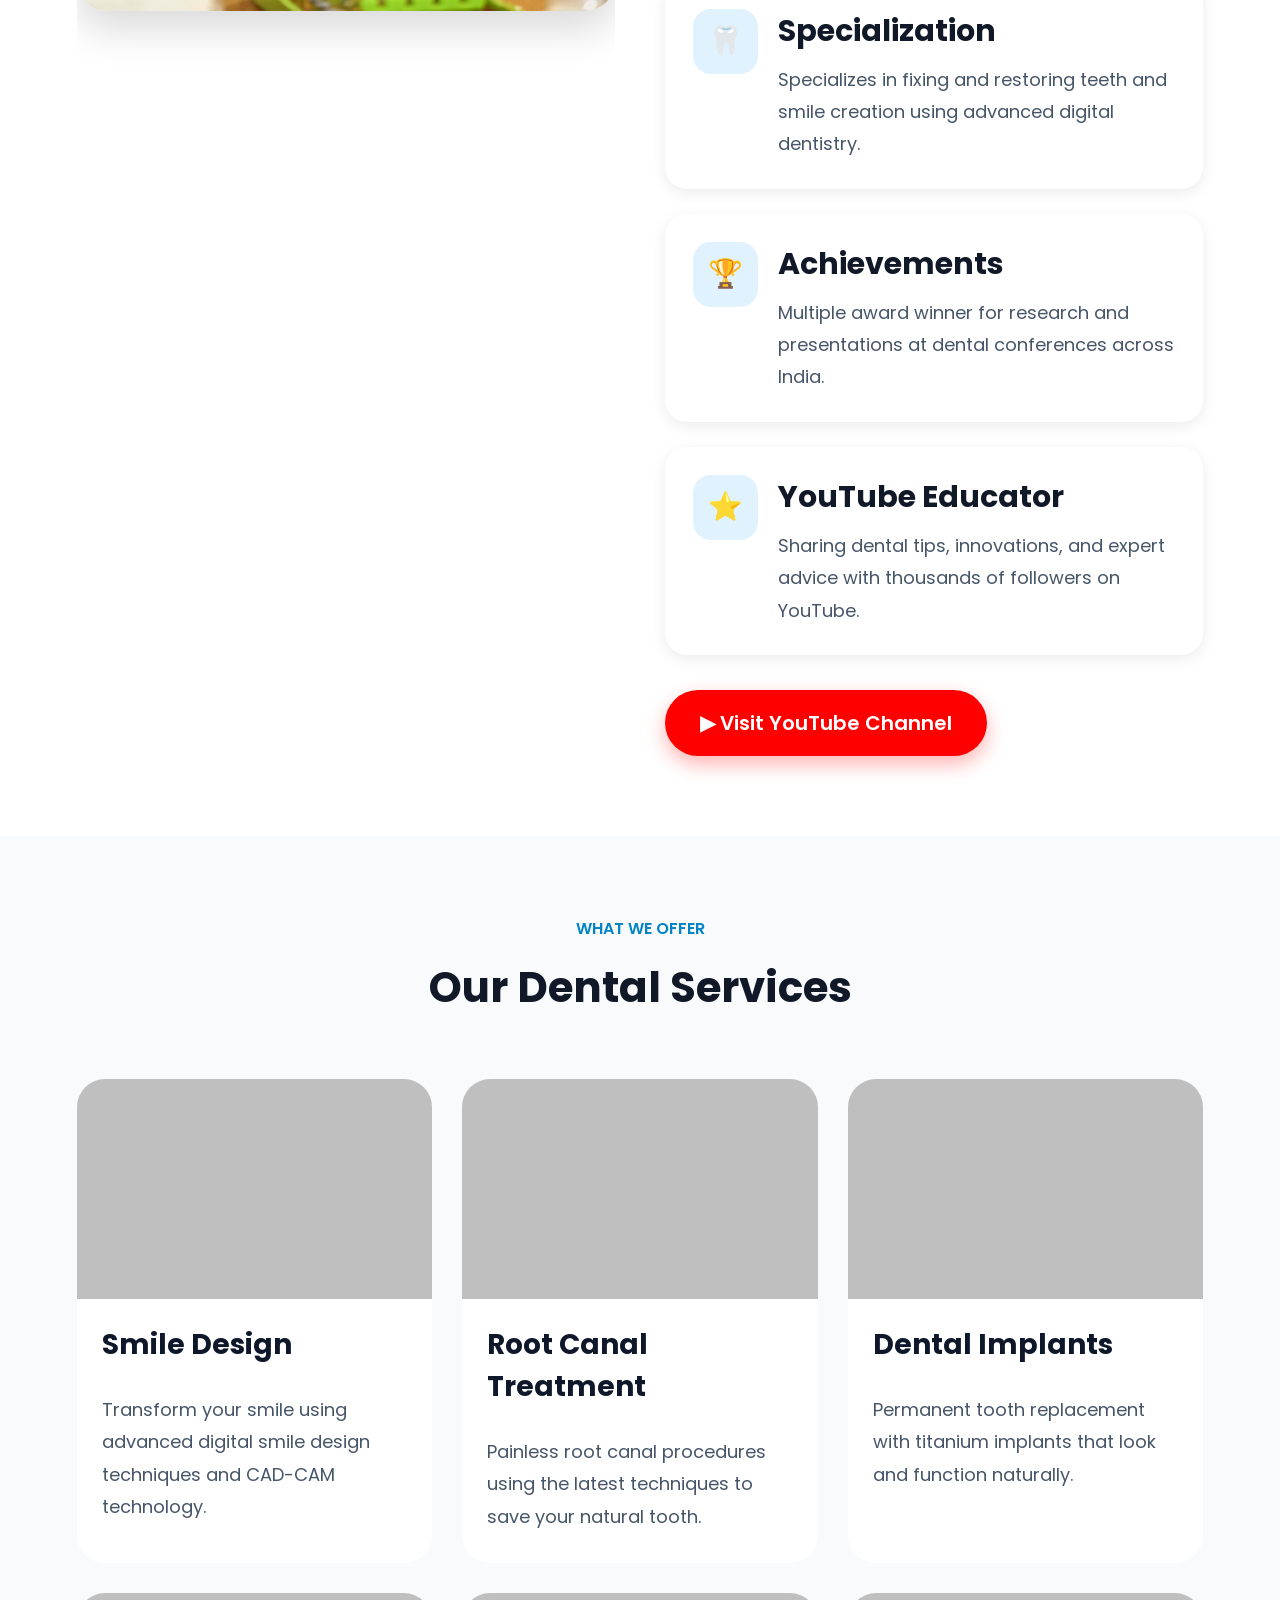
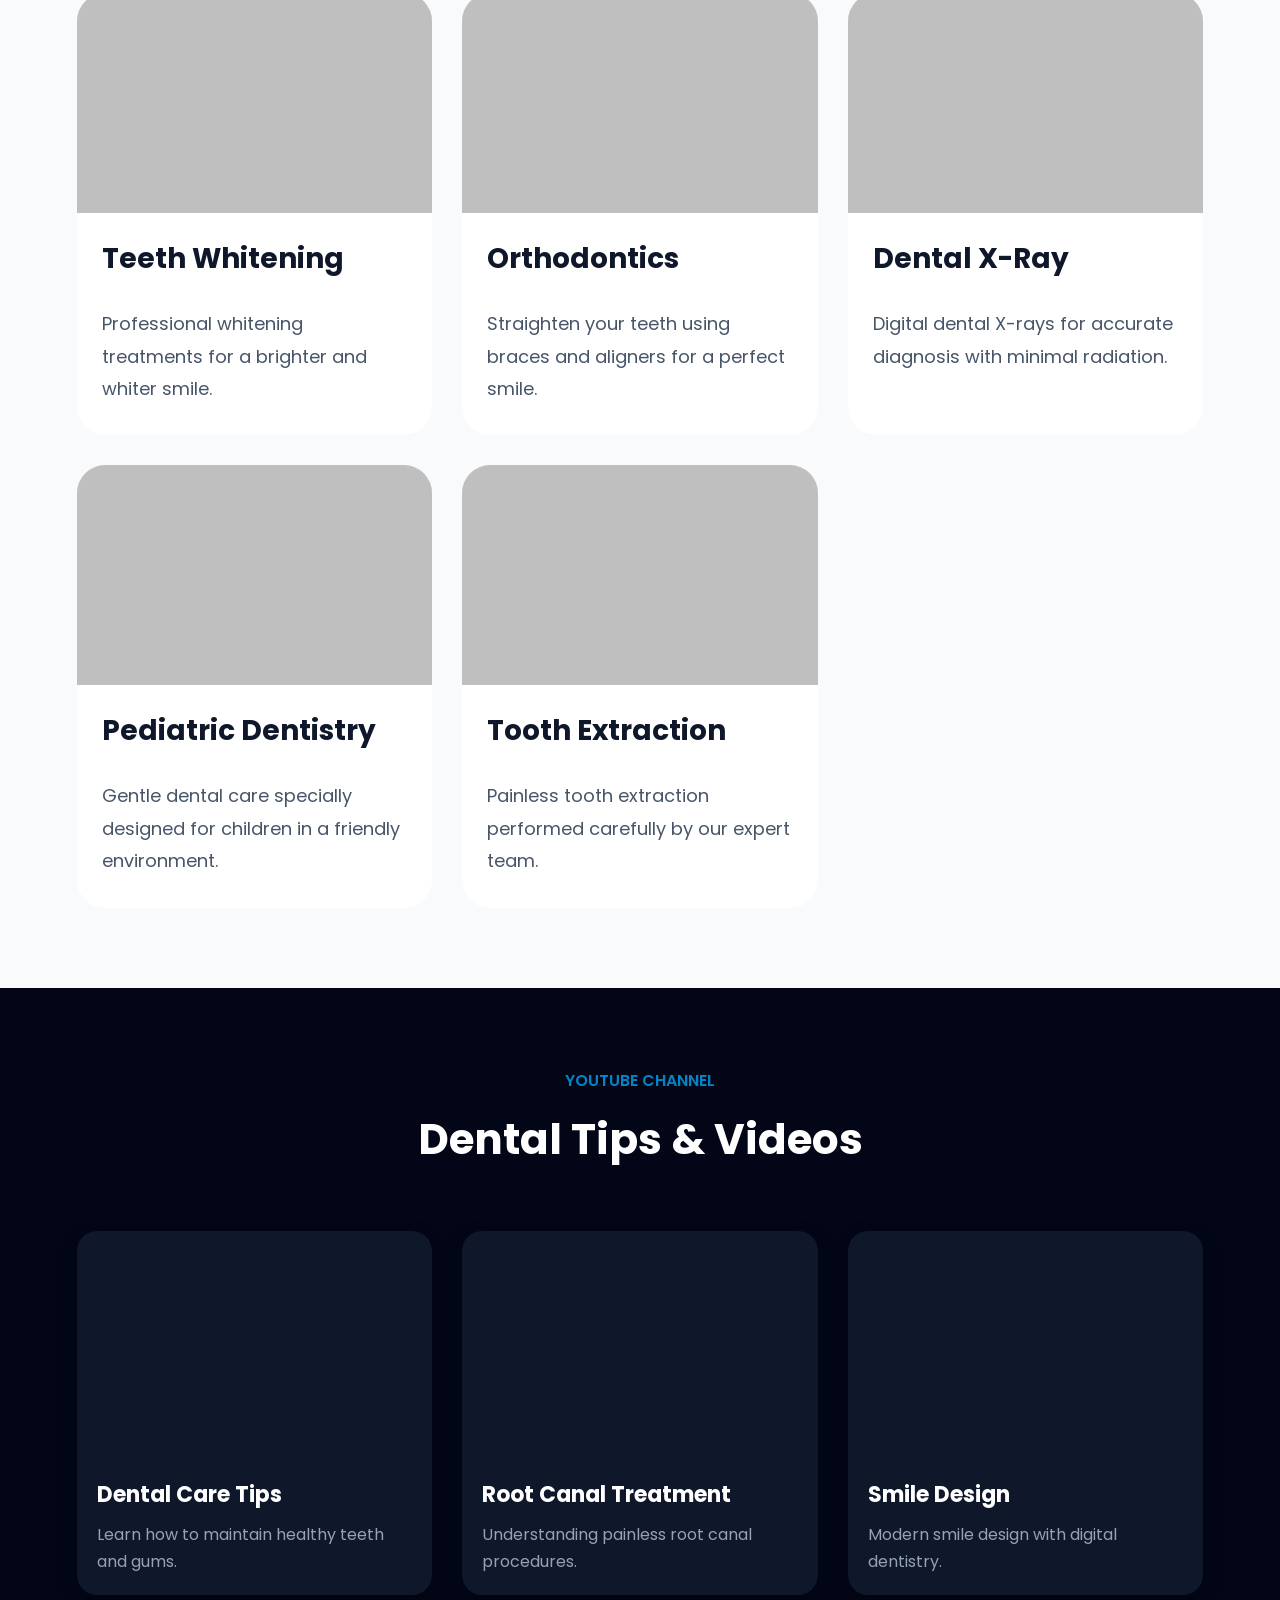
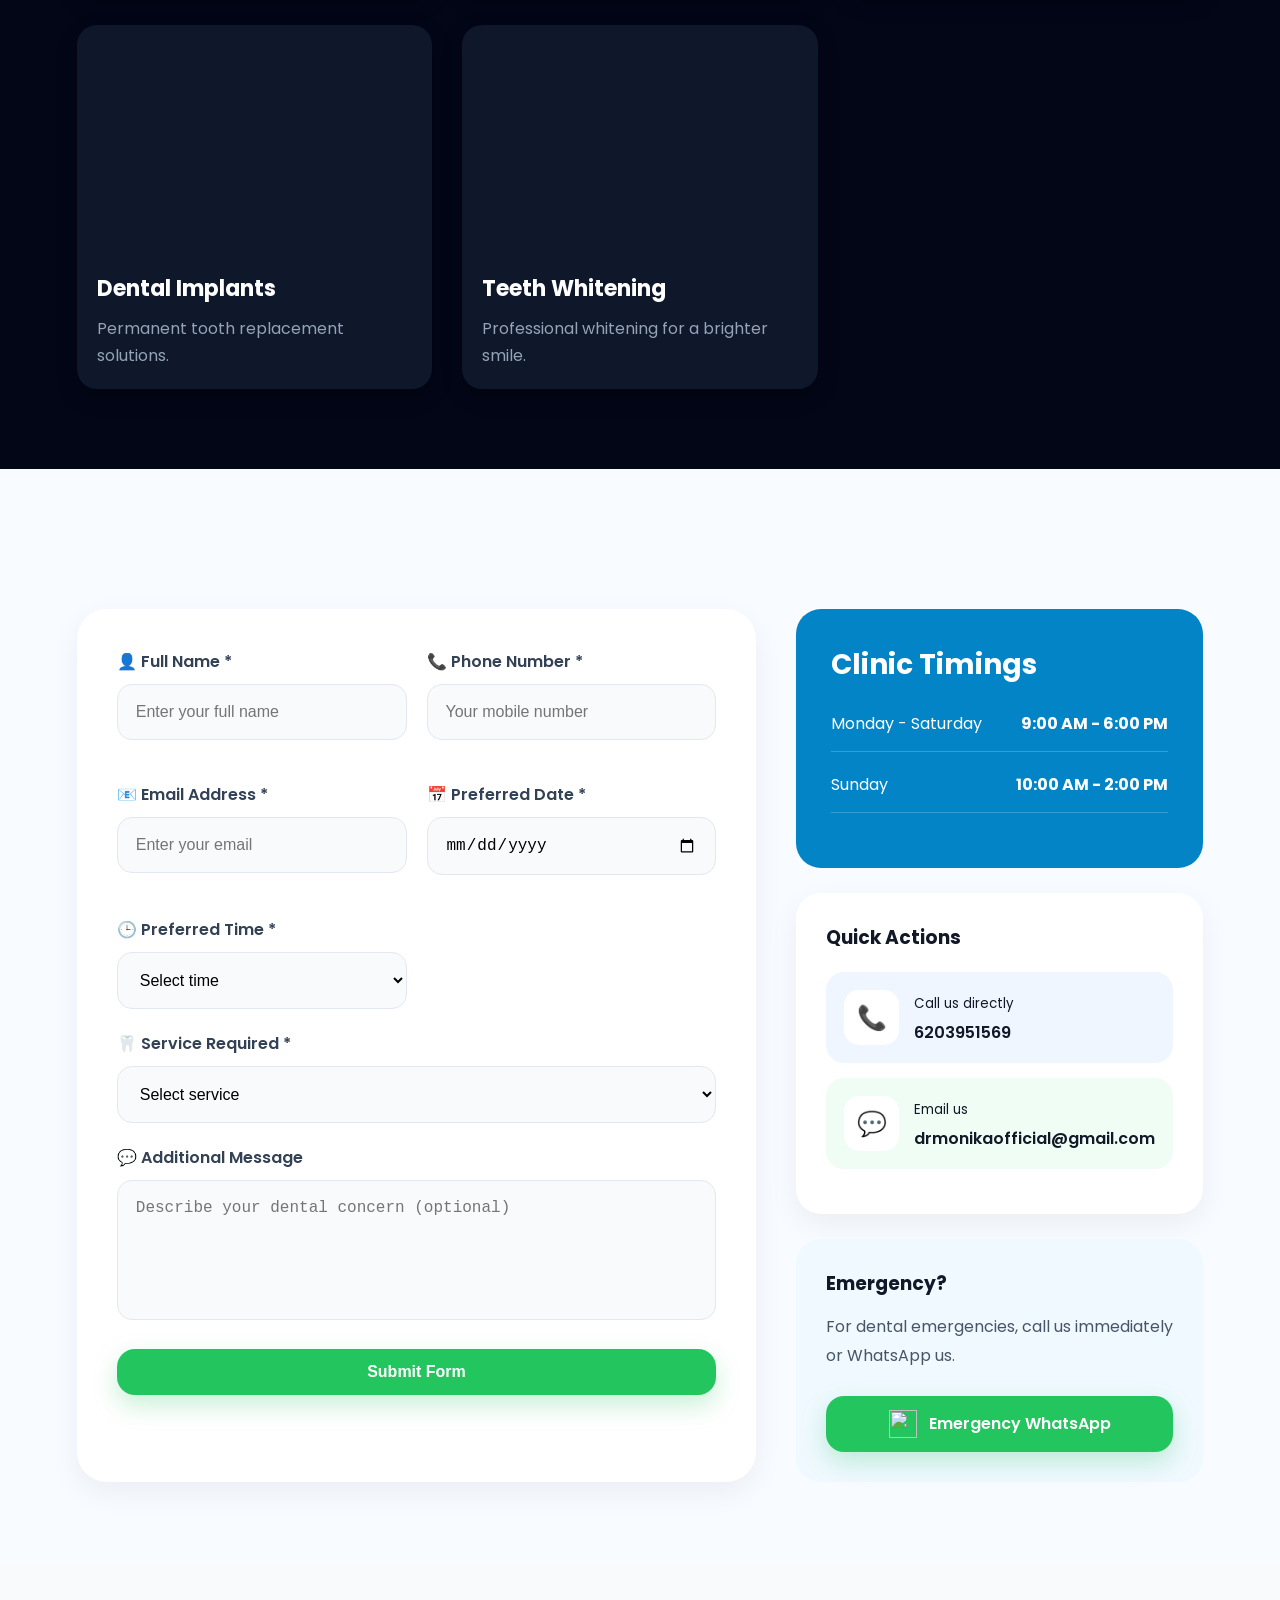
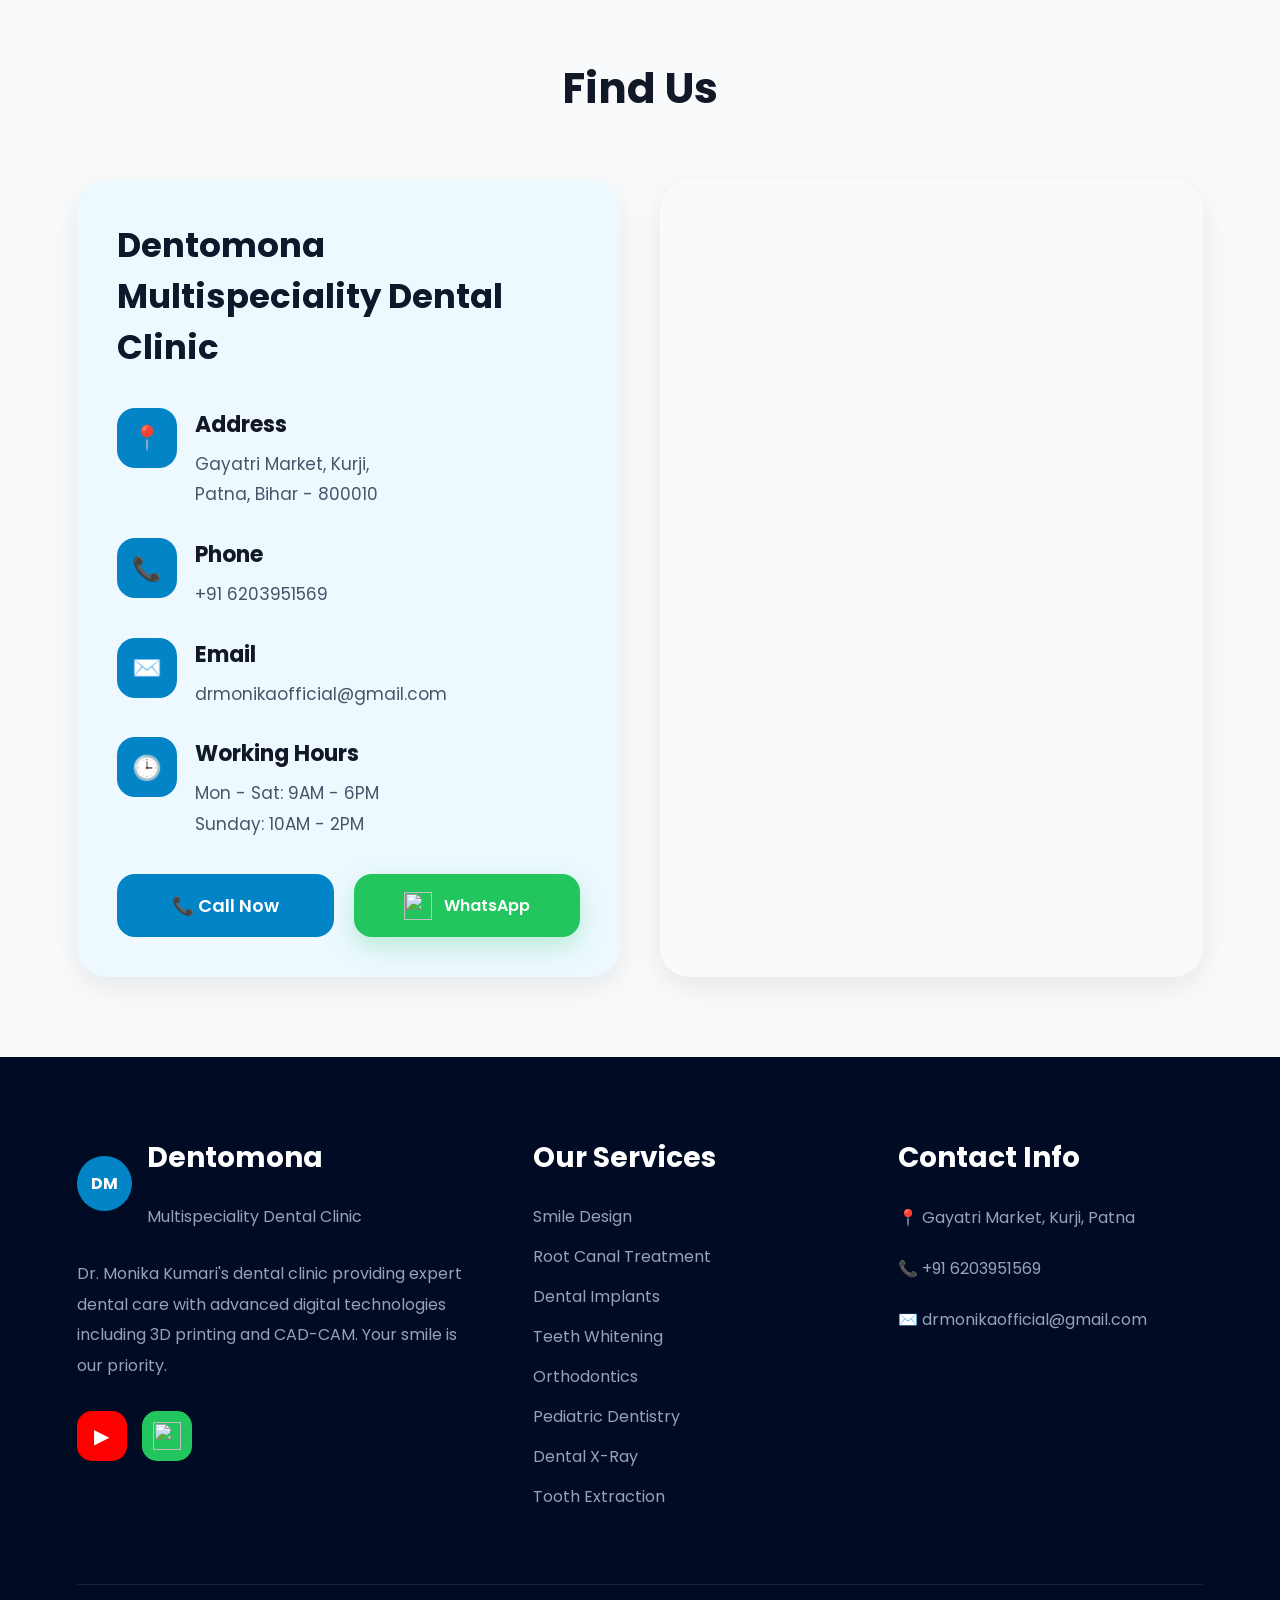
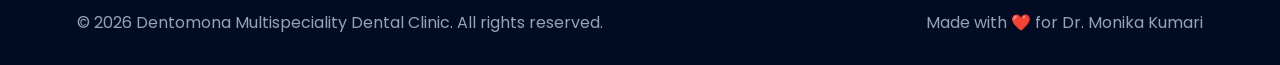
==== commit 226dd45d: "Update education details in index.html" ====
--- a/index.html
+++ b/index.html
@@ -144,7 +144,7 @@
         <h3>Education</h3>
 
         <p>
-          BDS from Bharti Vidyapeeth Deemed University, Pune. Currently pursuing MDS in Prosthodontics.
+          BDS from Bharti Vidyapeeth Deemed University, Pune and I have completed my MDS in Prosthodontics.
         </p>
       </div>
 
--- a/style.css
+++ b/style.css
@@ -73,6 +73,7 @@
   padding:12px 24px;
   border-radius:30px;
   cursor:pointer;
+  text-decoration: none;
 }
 
 .hero{
@@ -137,6 +138,7 @@
   padding:15px 25px;
   border-radius:30px;
   cursor:pointer;
+   text-decoration: none;
 }
 
 .stats{
@@ -1201,7 +1203,14 @@
     width:22px;
     height:22px;
   }
-  .submit-btn:hover{
+
+  .submit-btn{
+  background:#0d6efd;
+  color:white;
+  border:none;
+}
+
+.submit-btn:hover{
   background:#0b5ed7;
 }
 
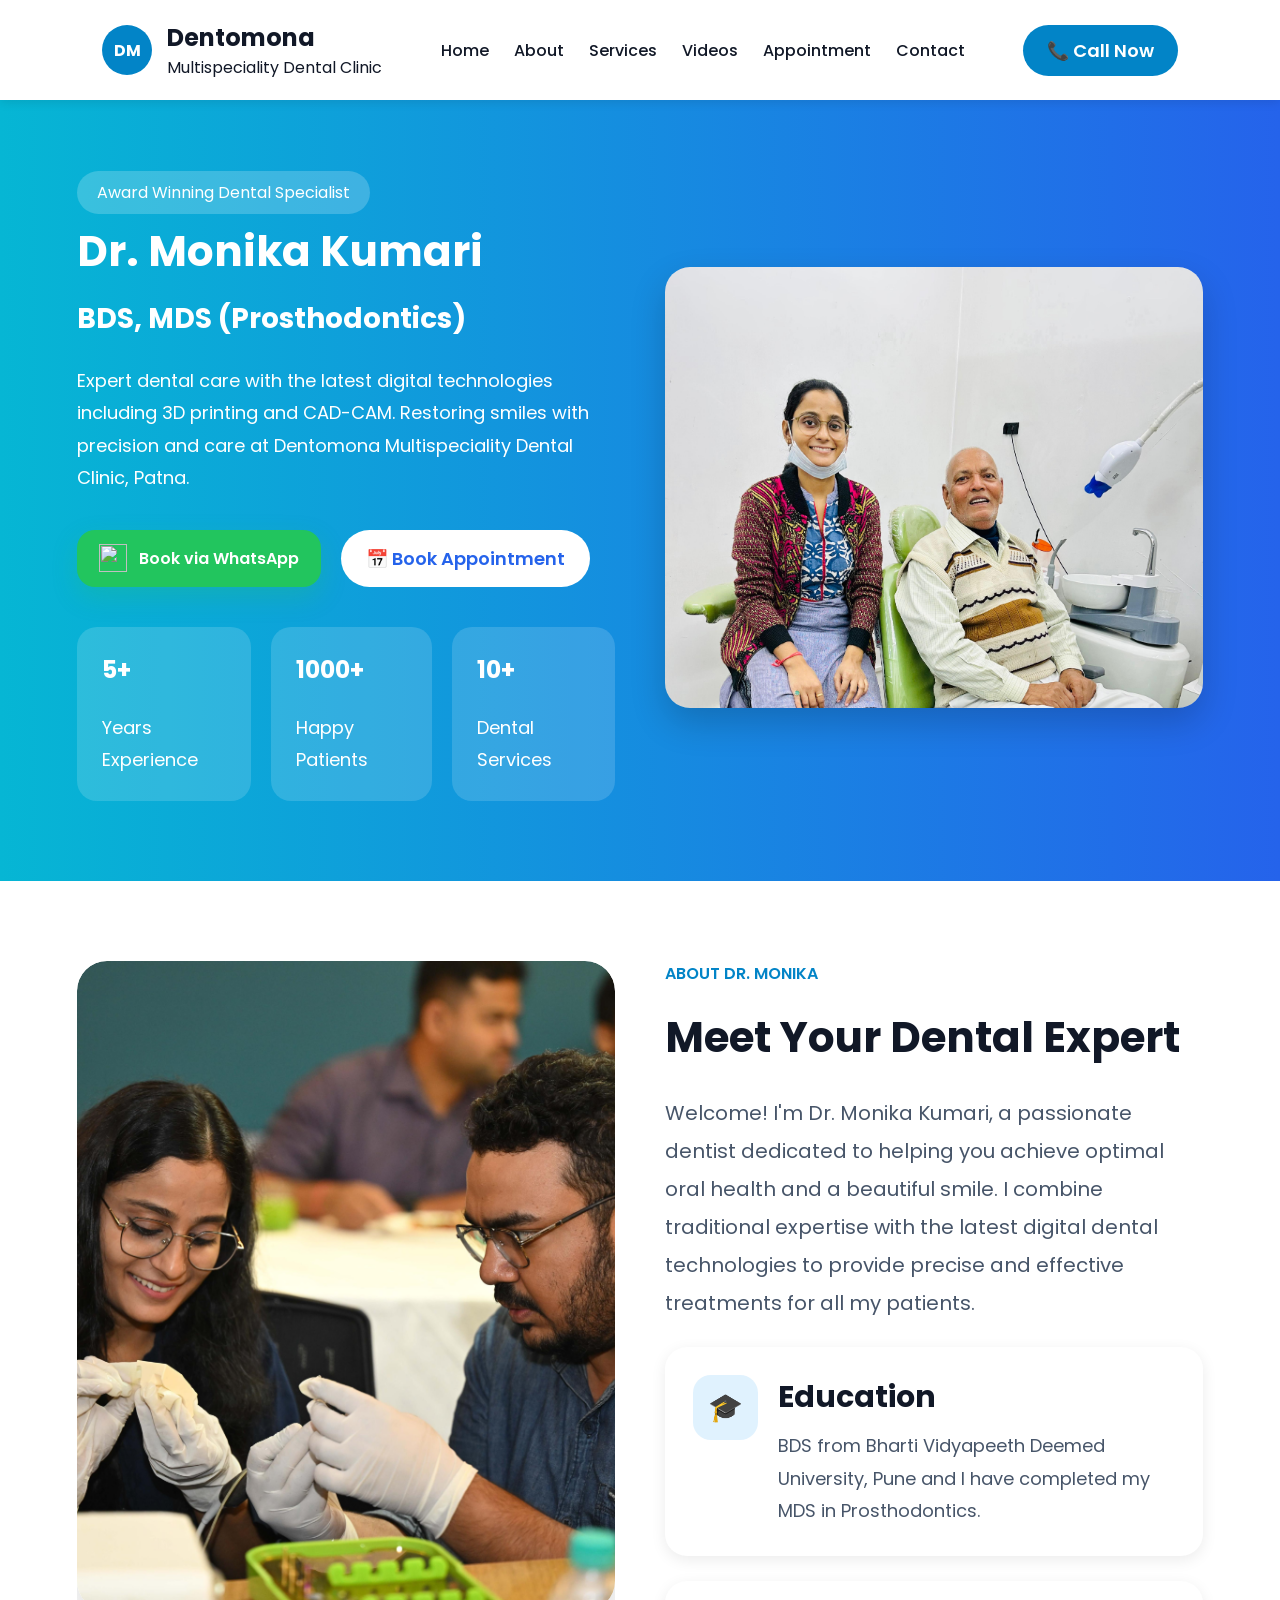
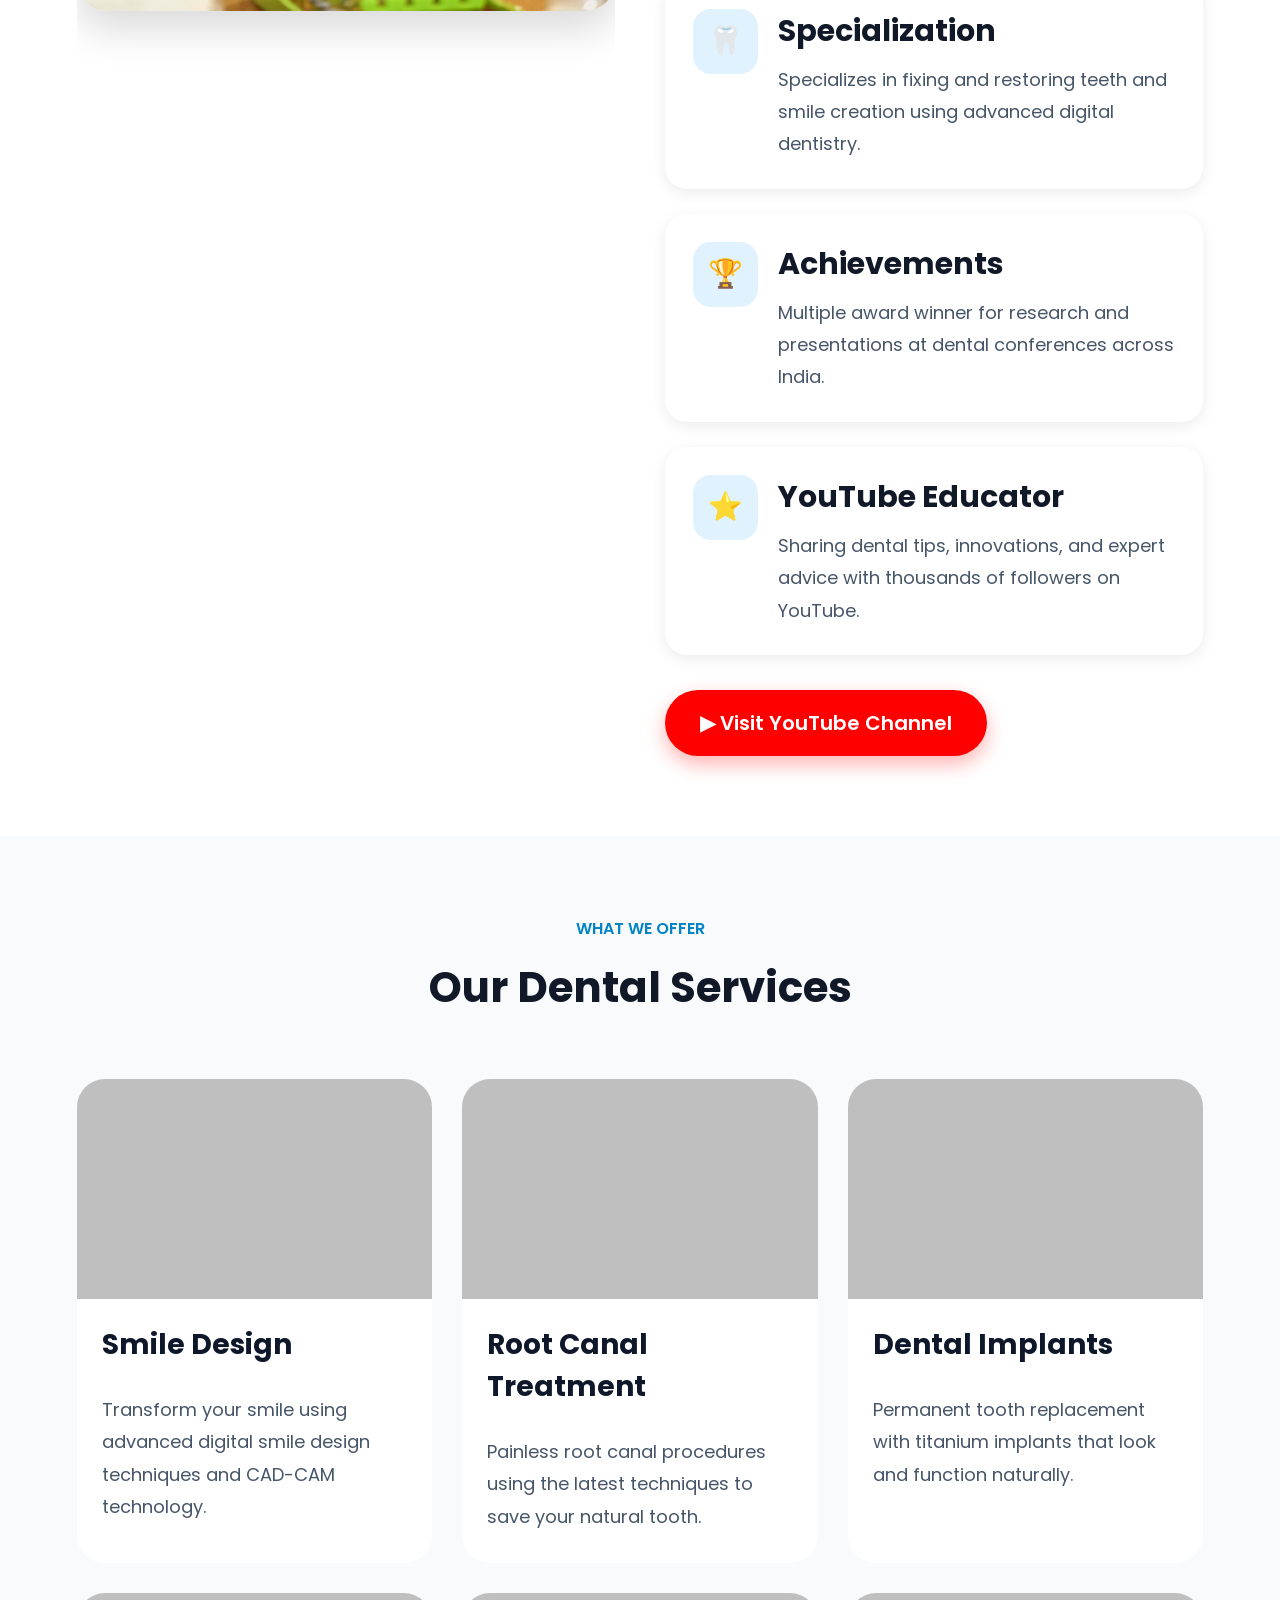
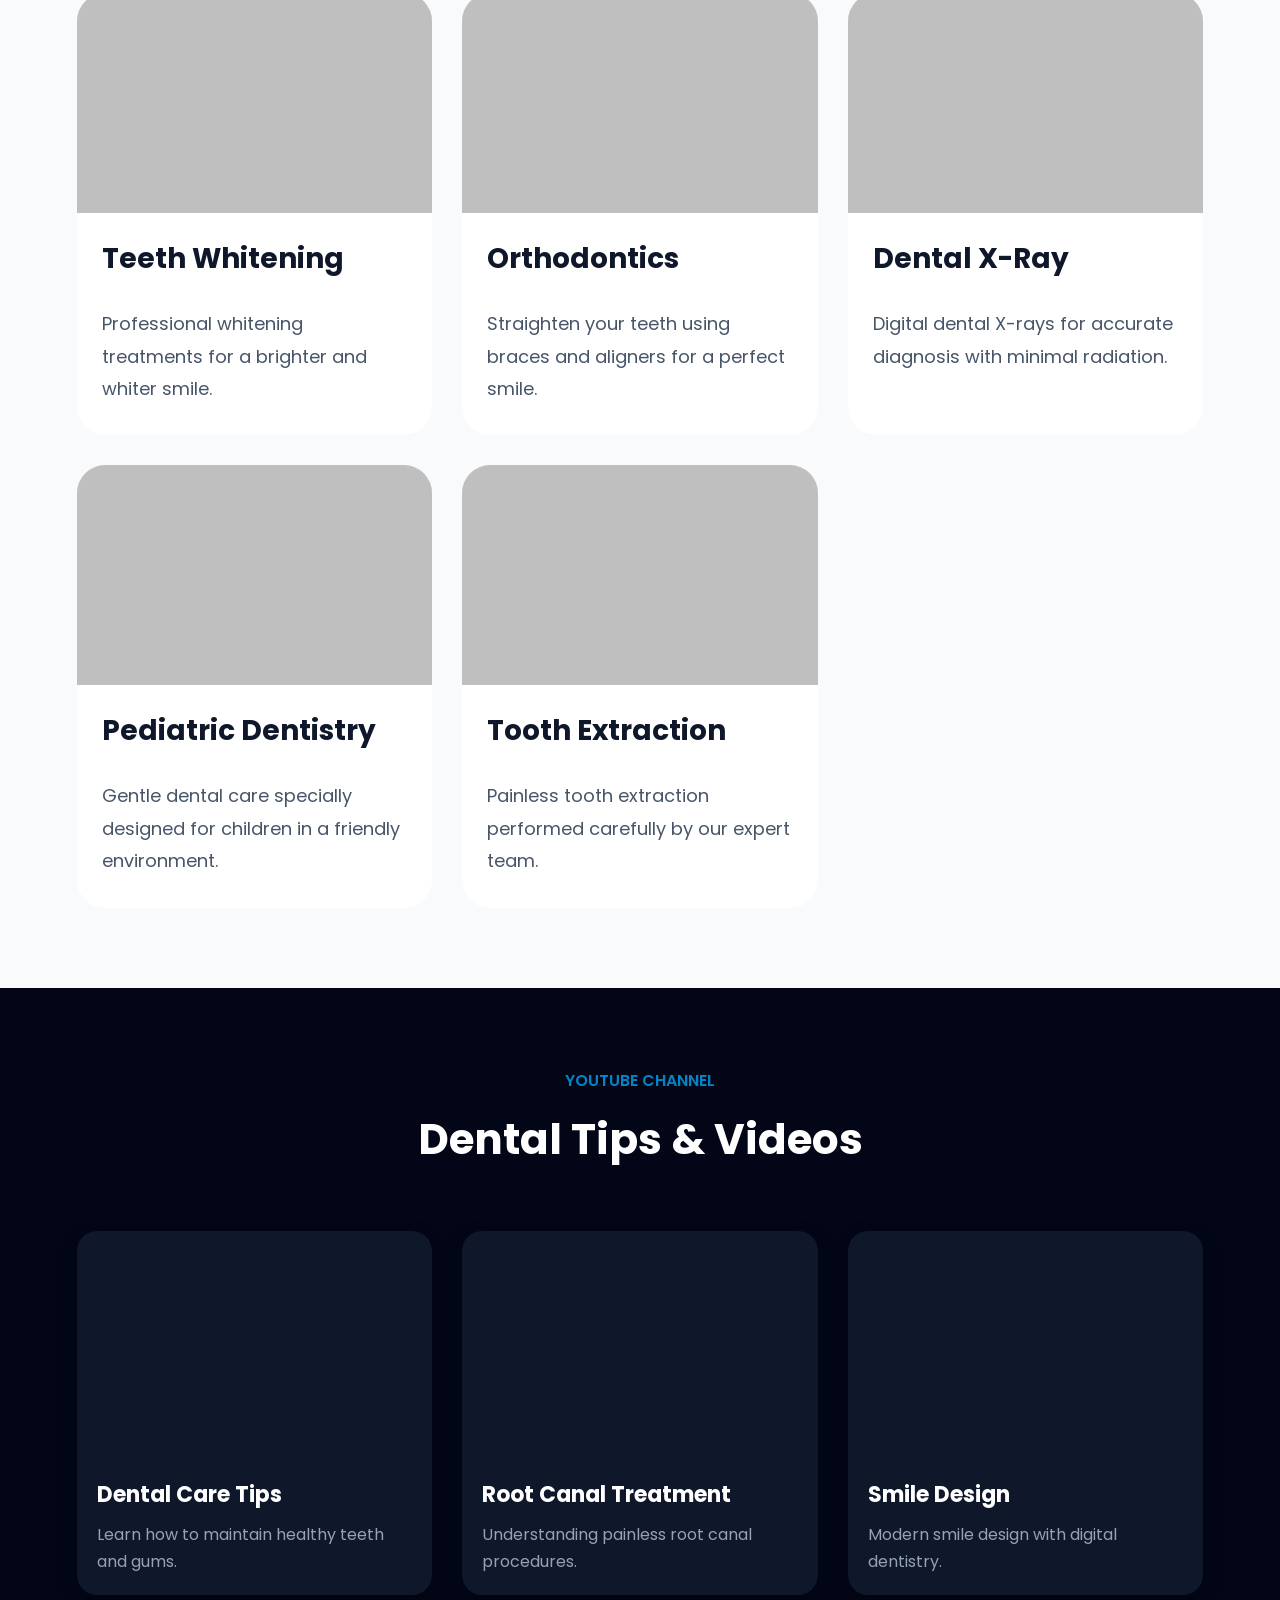
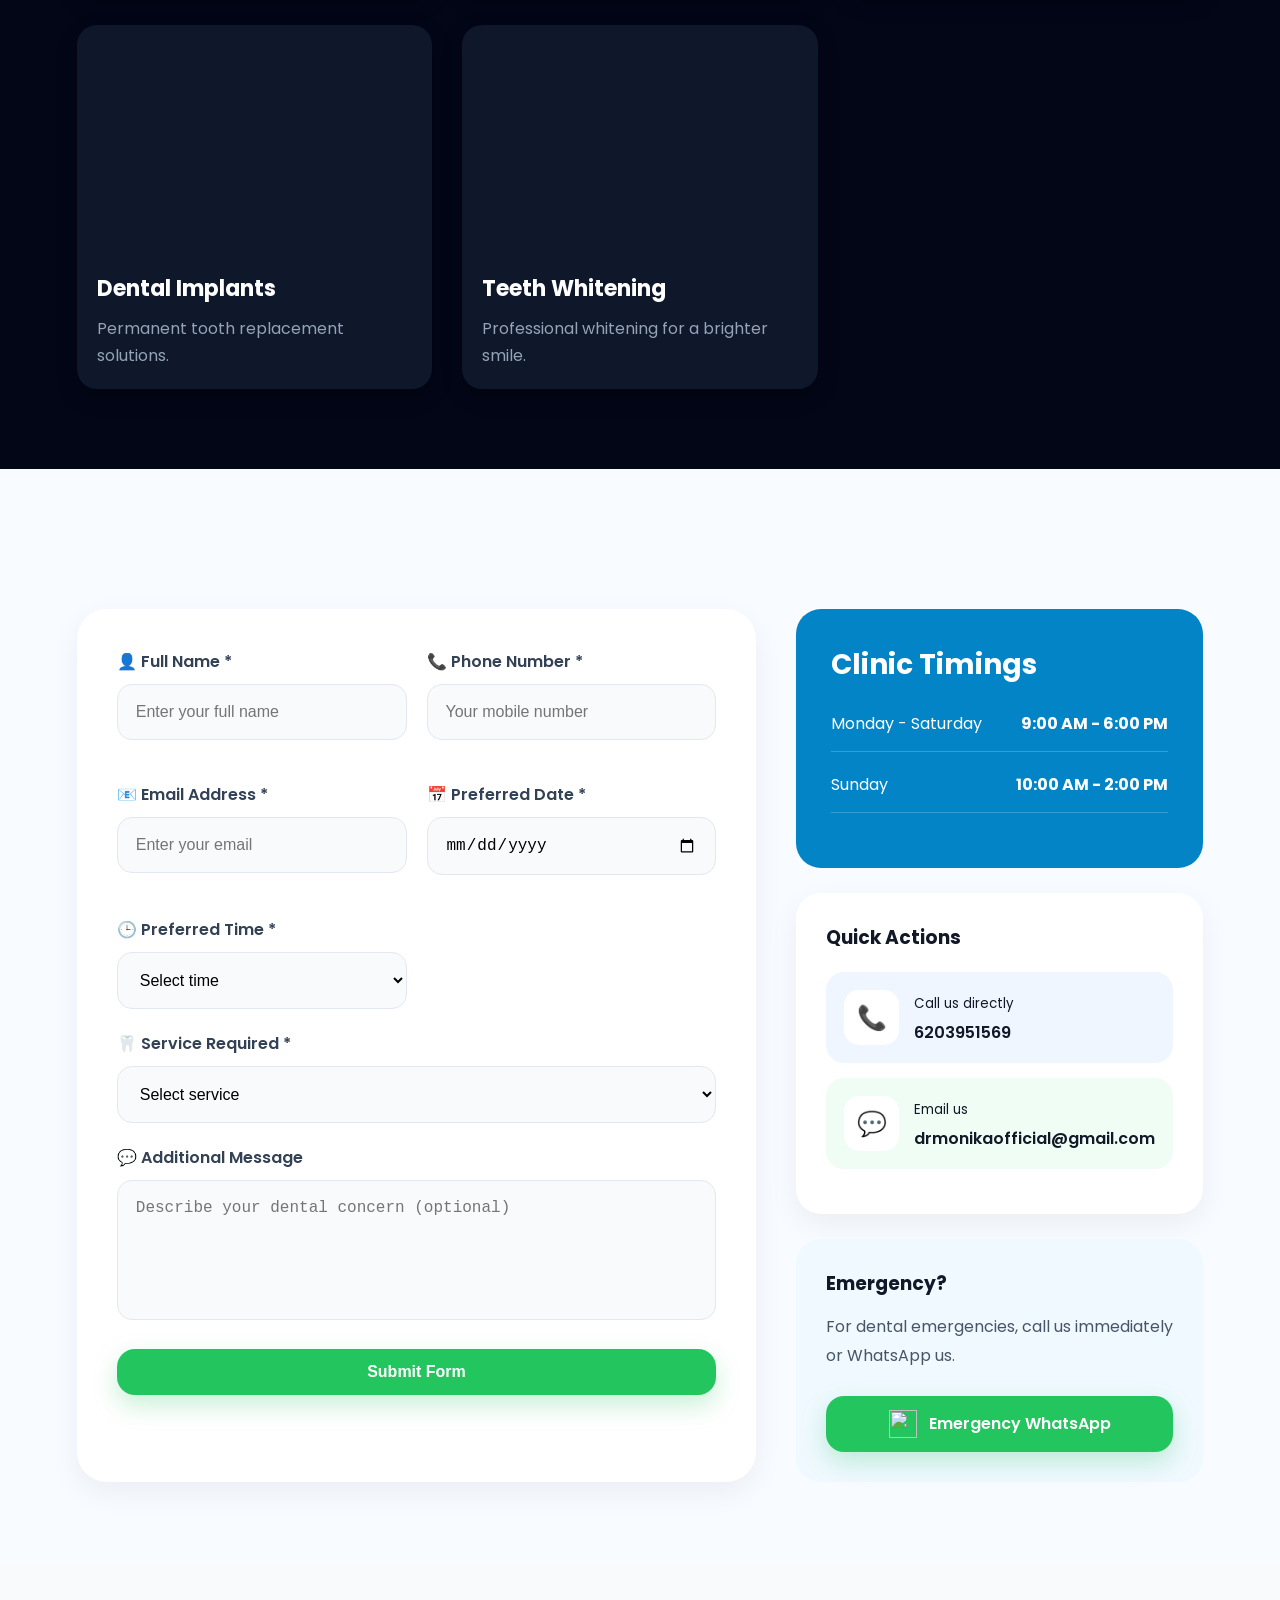
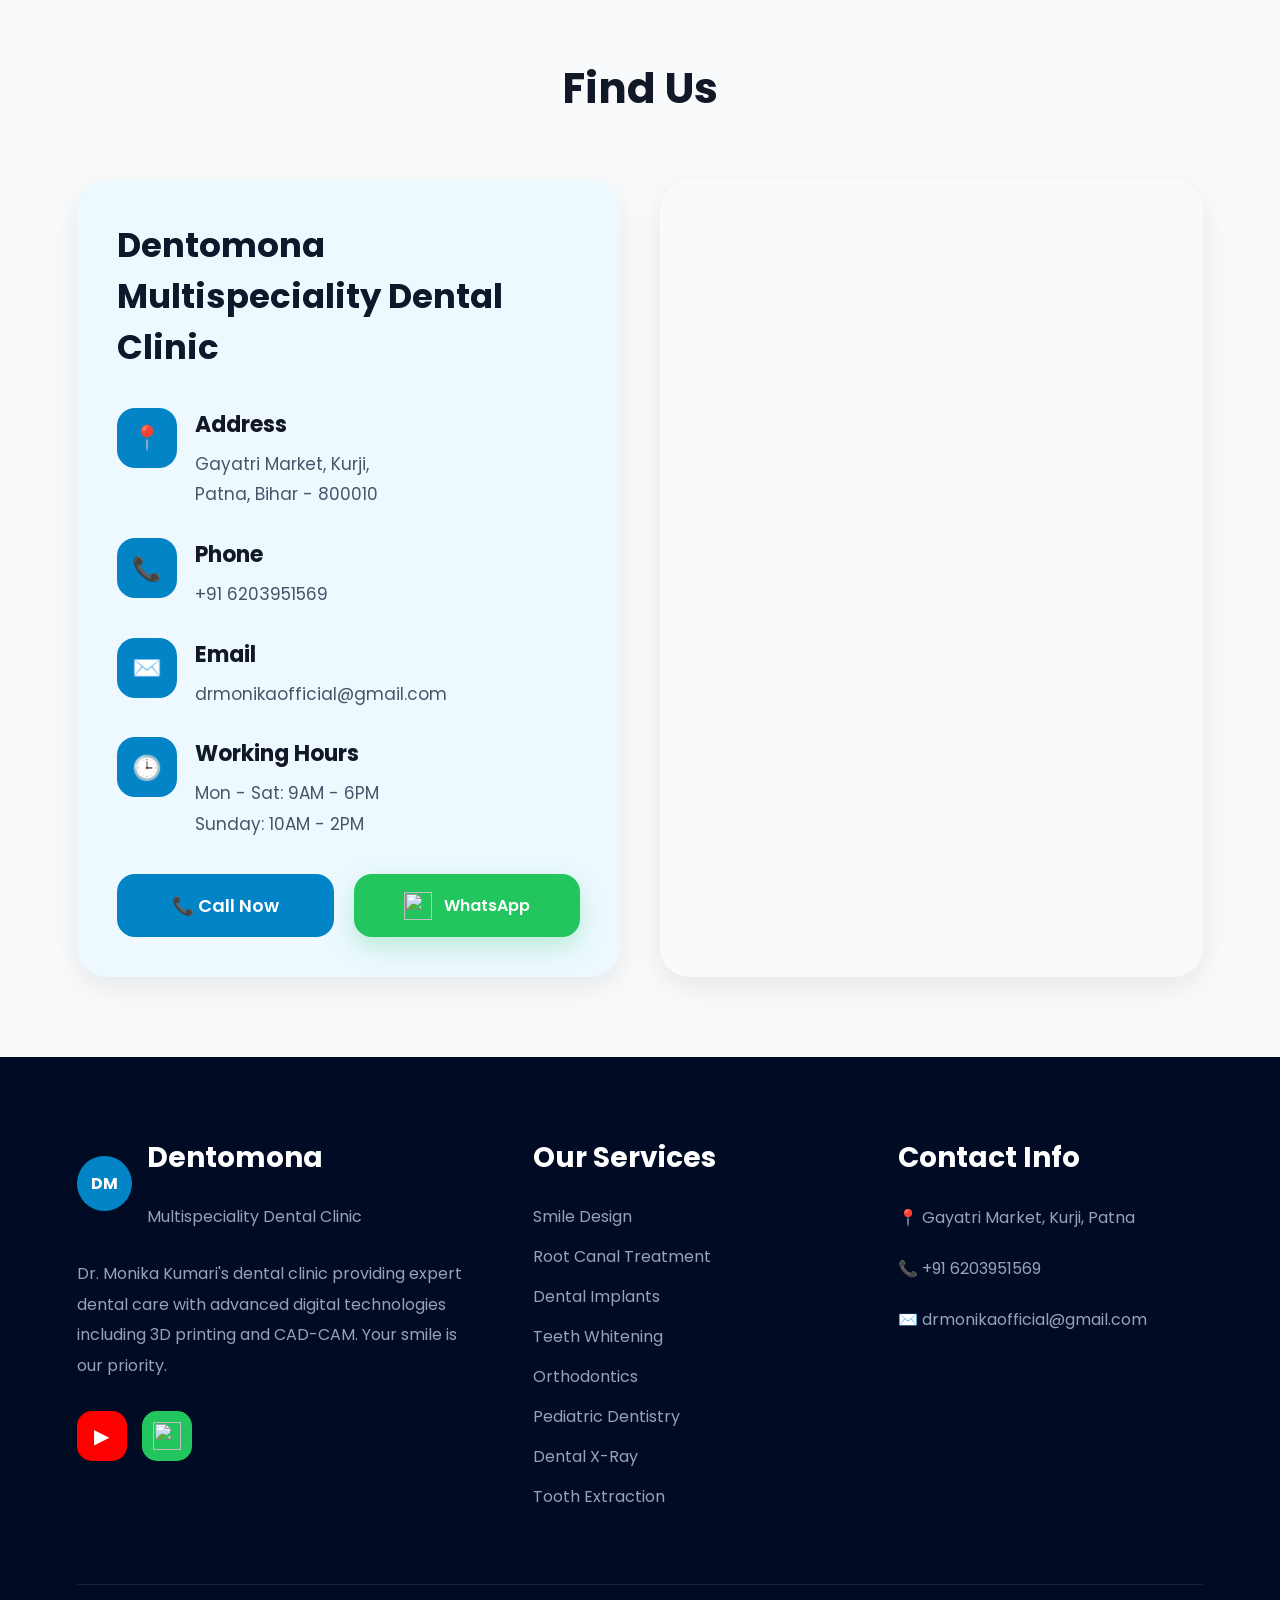
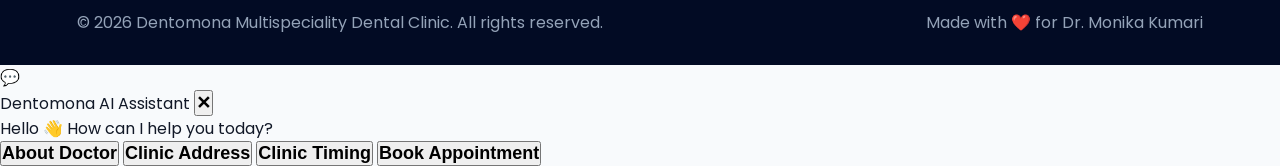
==== commit 7581c9f8: "Implement AI assistant in index.html Added AI assistant chat feature with options for user interacti" ====
--- a/index.html
+++ b/index.html
@@ -144,7 +144,7 @@
         <h3>Education</h3>
 
         <p>
-          BDS from Bharti Vidyapeeth Deemed University, Pune and I have completed my MDS in Prosthodontics.
+          BDS from Bharti Vidyapeeth Deemed University, Pune and I have completed my  MDS in Prosthodontics.
         </p>
       </div>
 
@@ -739,6 +739,33 @@
 
 </footer>
 
+  
+   <!-- AI ASSISTANT -->
+  <div class="ai-toggle" id="aiToggle" role="button" aria-label="Open AI assistant" tabindex="0">
+    💬
+  </div>
+
+  <div class="ai-chatbox" id="aiChatbox" aria-hidden="true">
+    <div class="ai-header">
+      <span>Dentomona AI Assistant</span>
+      <button class="ai-close" id="aiClose" aria-label="Close AI assistant">✕</button>
+    </div>
+
+    <div class="ai-messages" id="aiMessages">
+      <div class="ai-bot-message">
+        Hello 👋
+        How can I help you today?
+      </div>
+    </div>
+
+    <div class="ai-options">
+      <button type="button" onclick="handleAI('doctor')">About Doctor</button>
+      <button type="button" onclick="handleAI('address')">Clinic Address</button>
+      <button type="button" onclick="handleAI('timing')">Clinic Timing</button>
+      <button type="button" onclick="handleAI('appointment')">Book Appointment</button>
+    </div>
+  </div>
+
   <script src="script.js"></script>
 
 </body>
